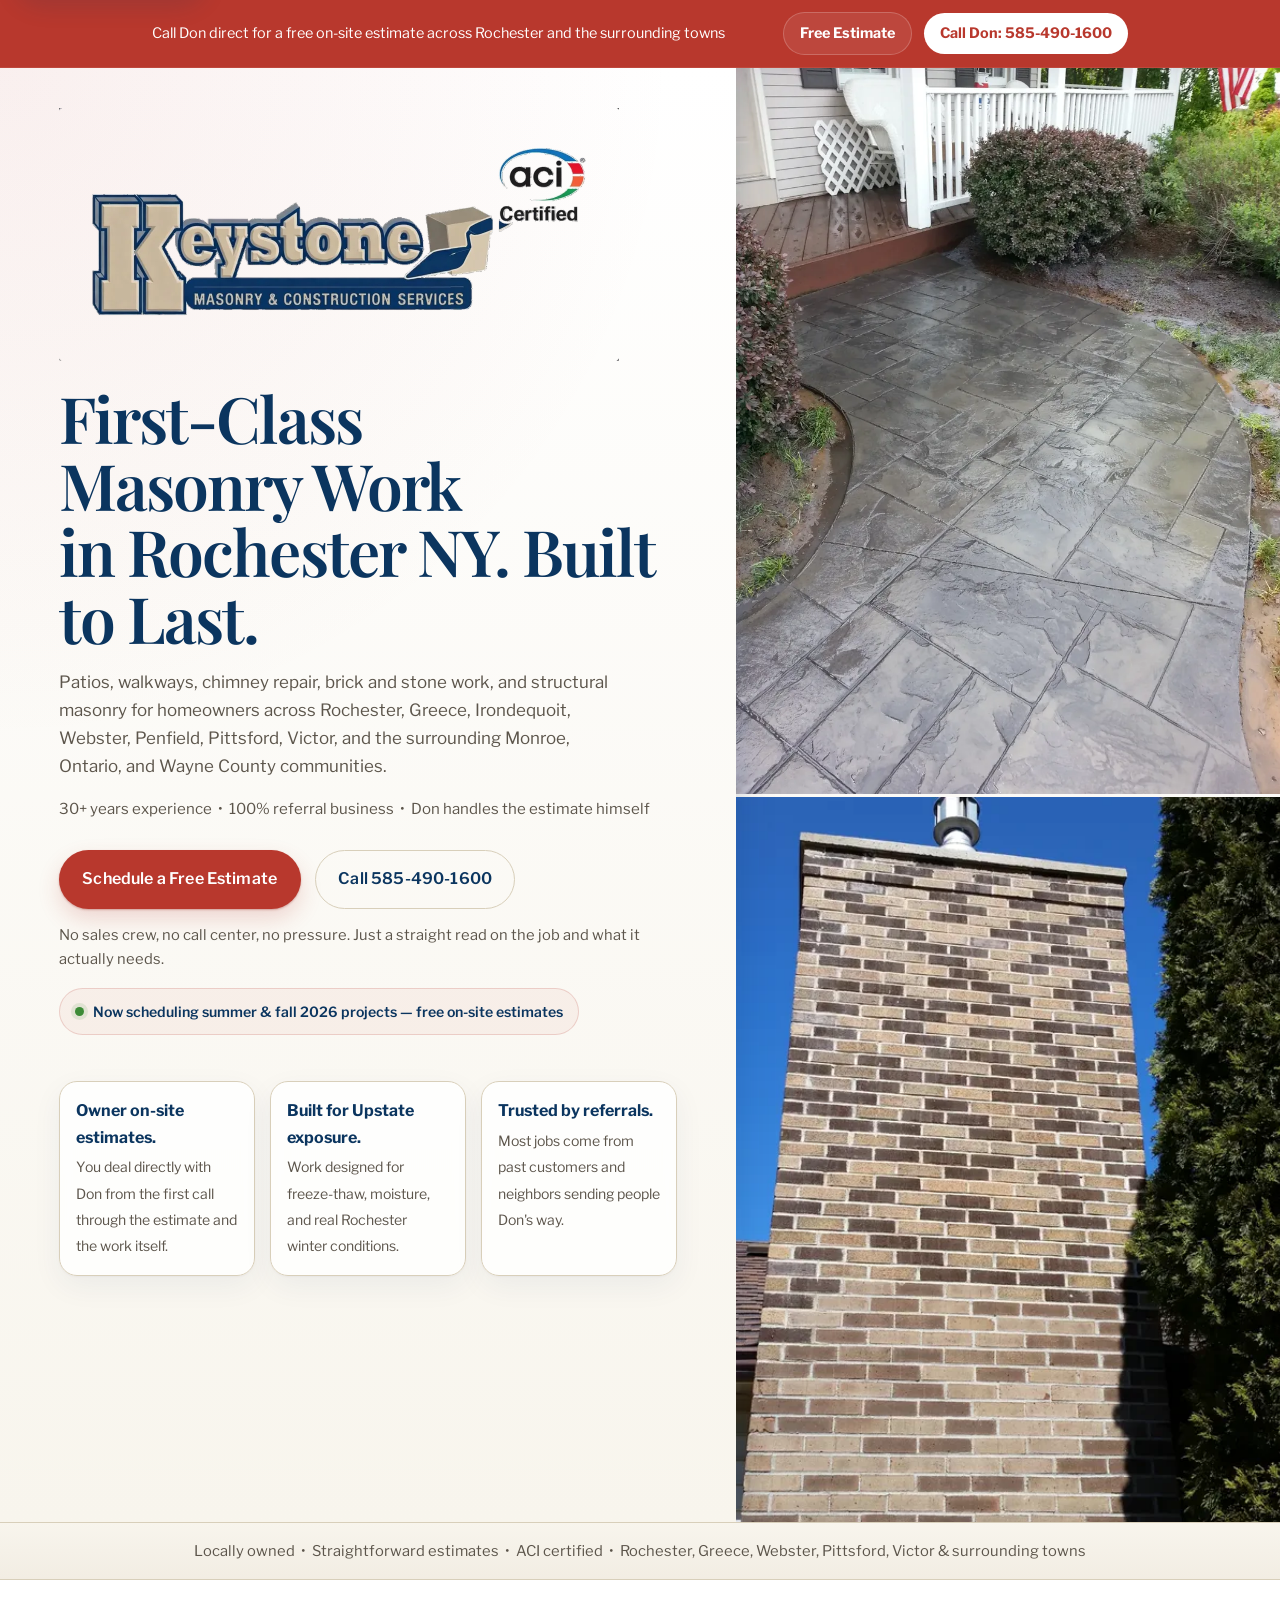
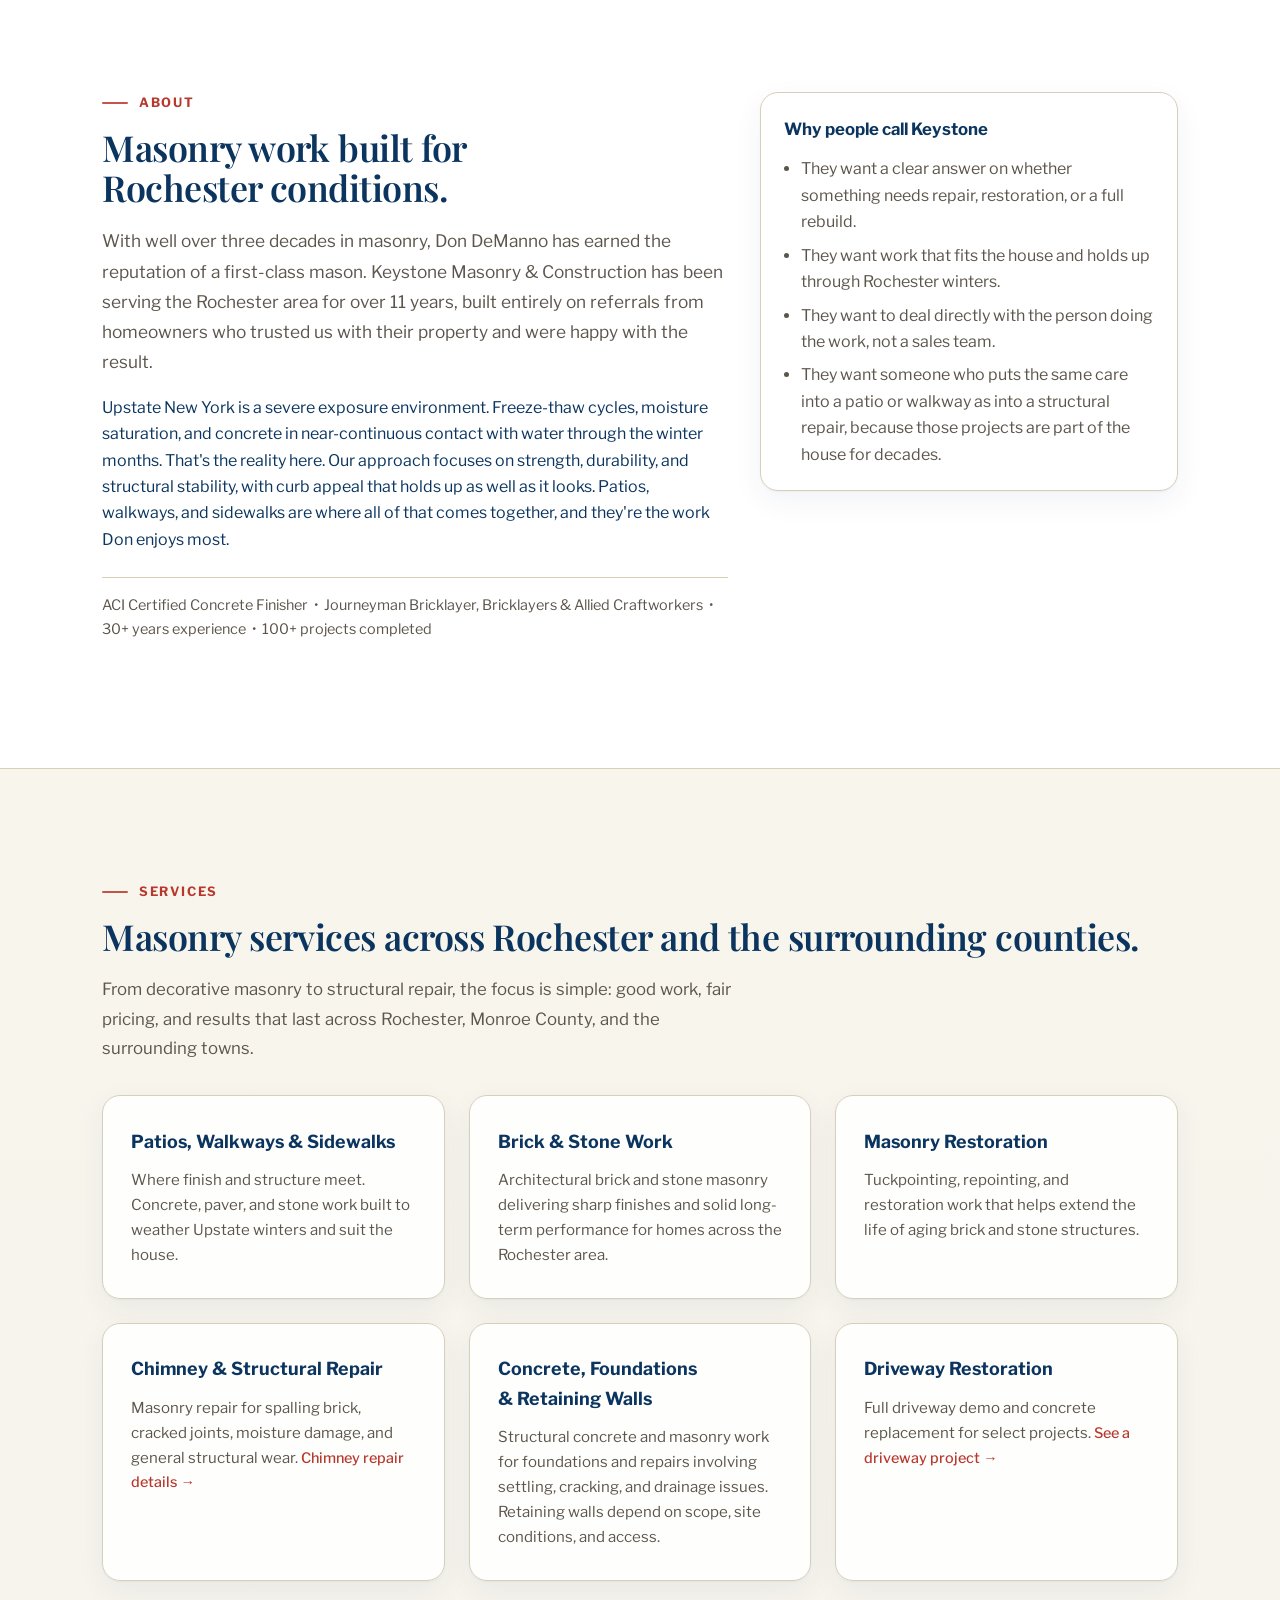
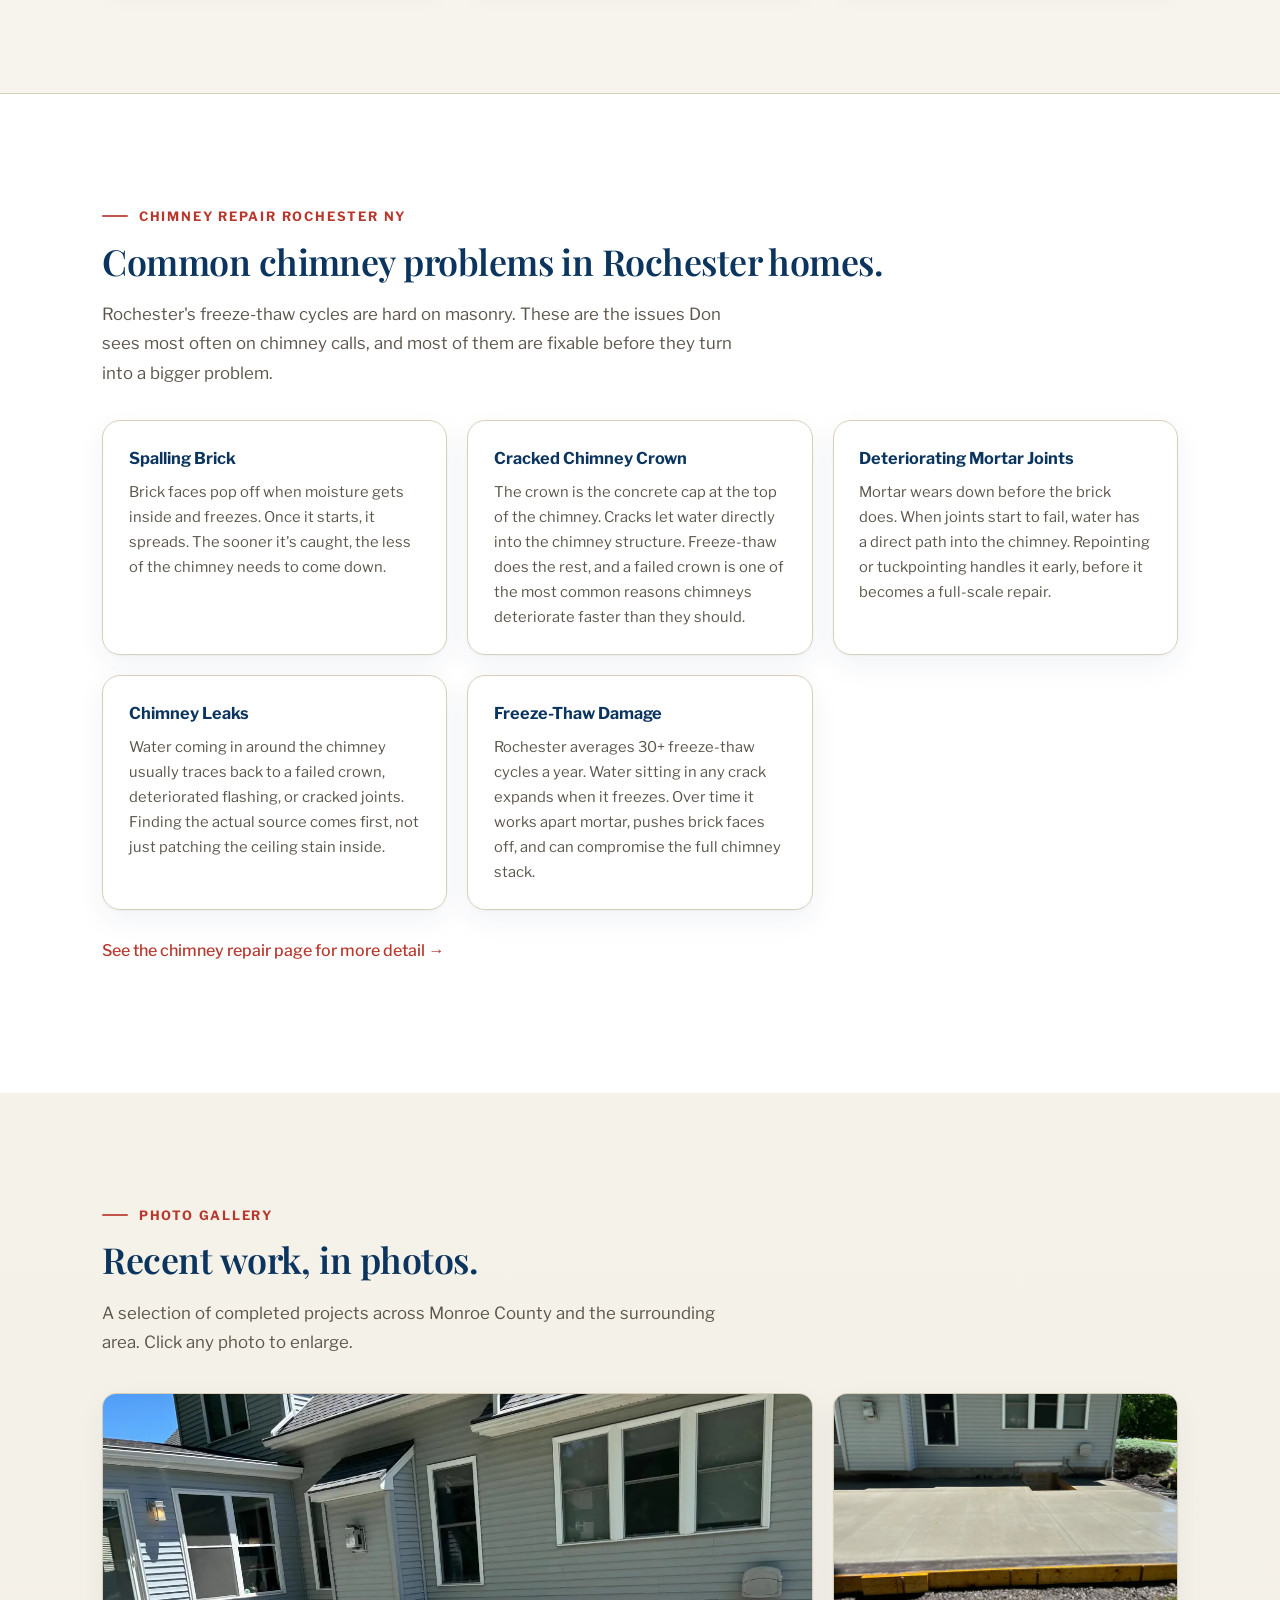
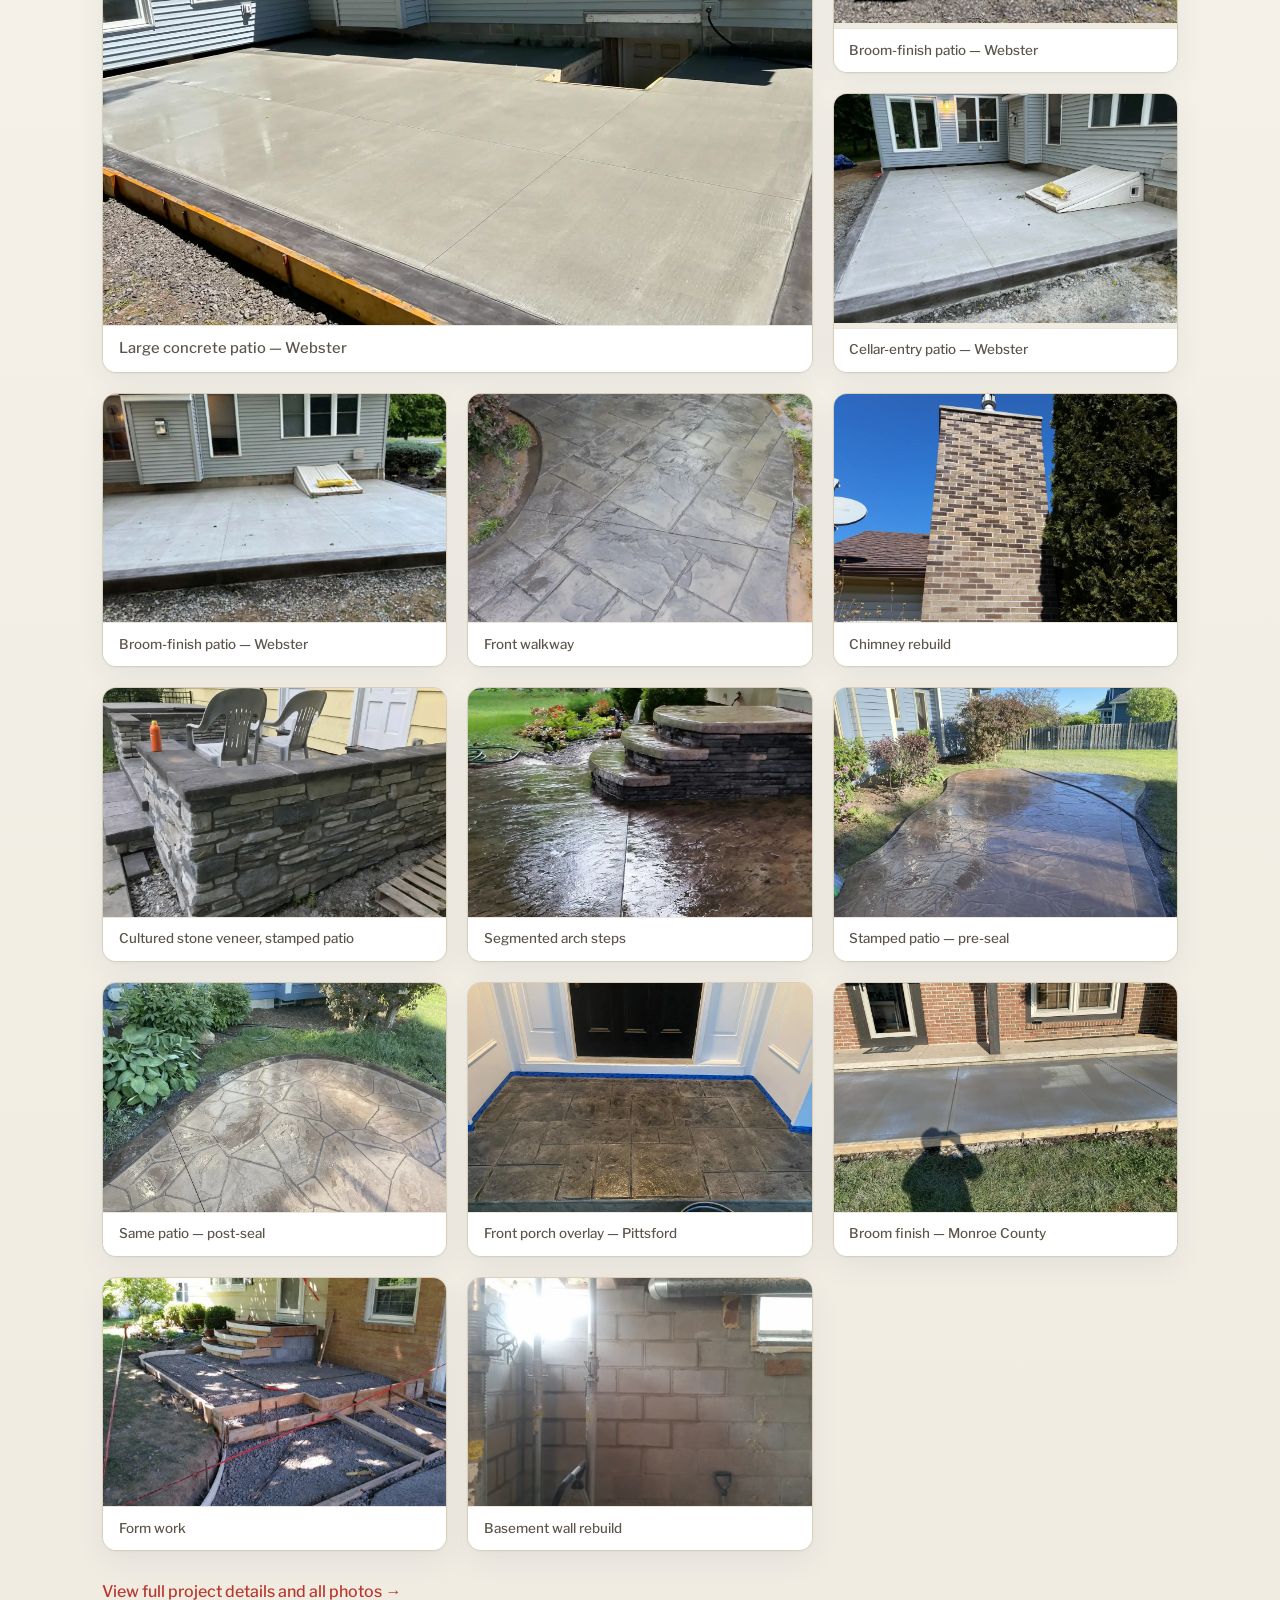
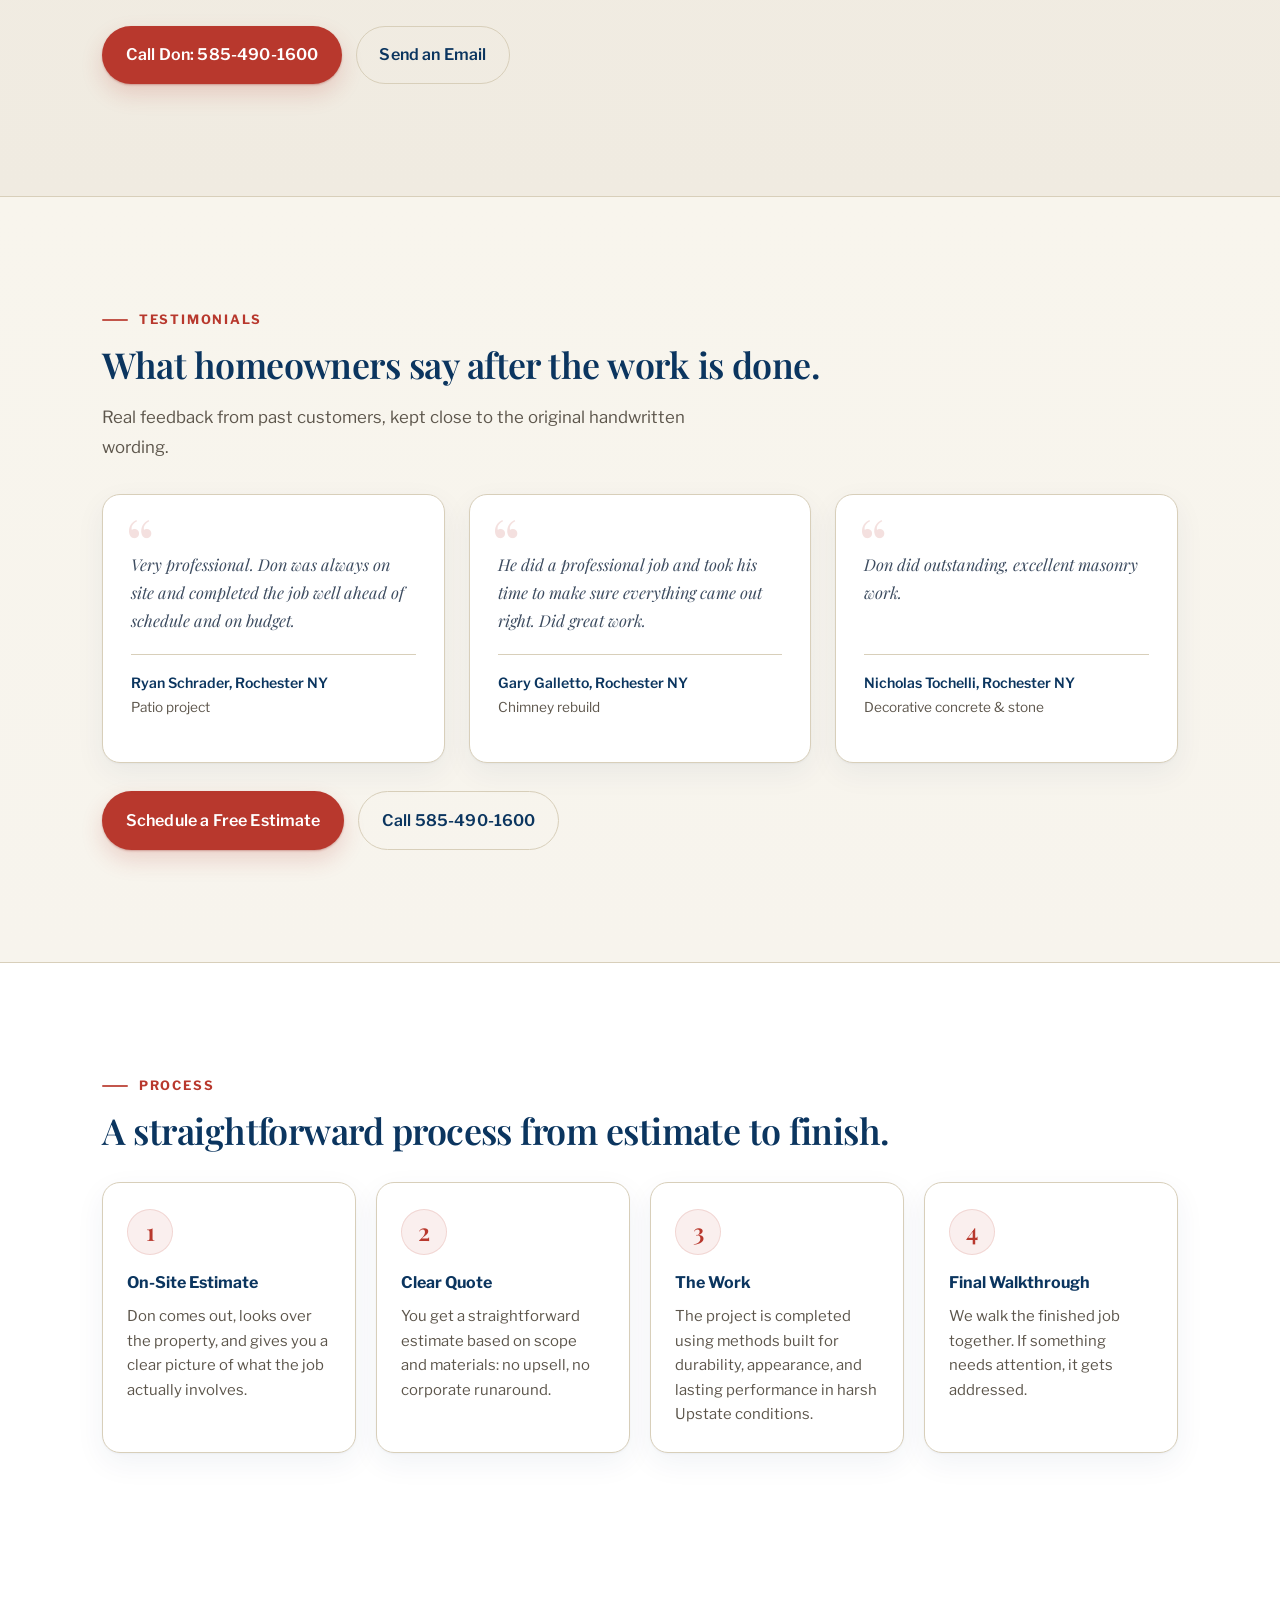
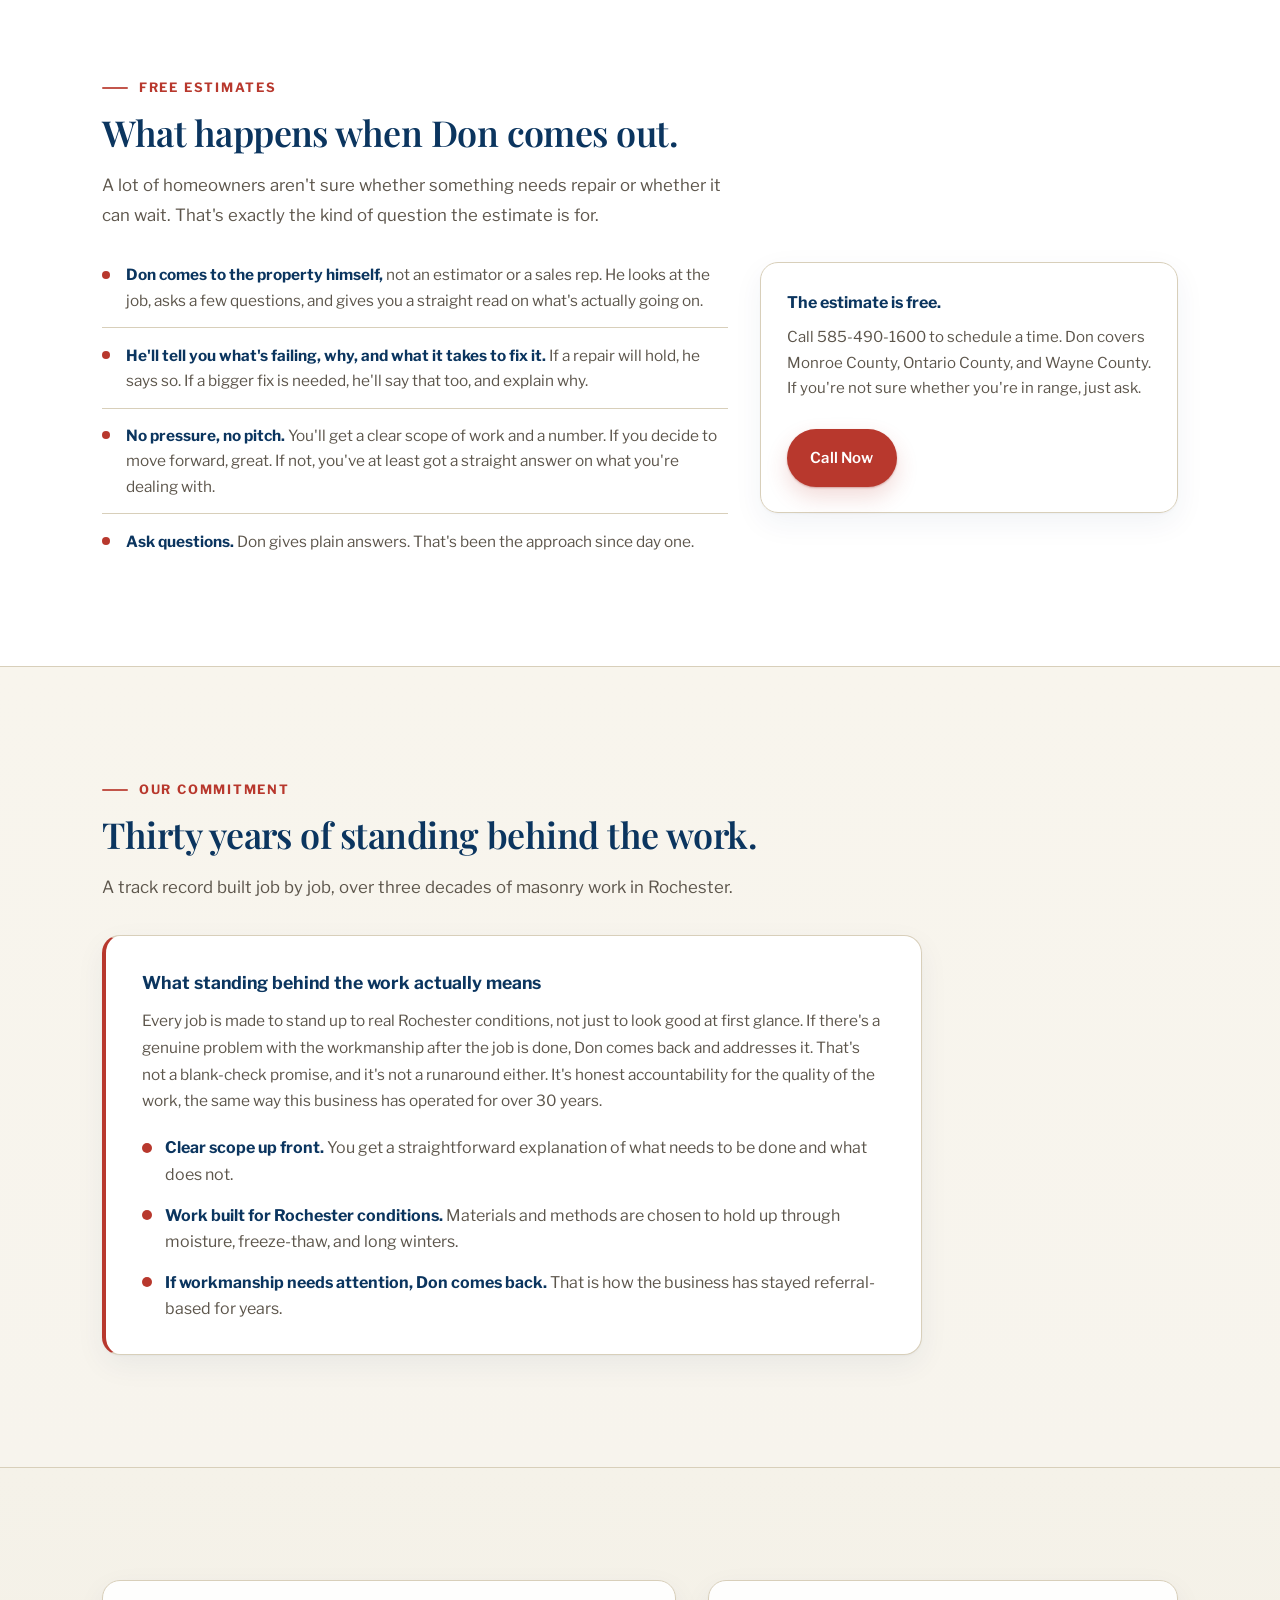
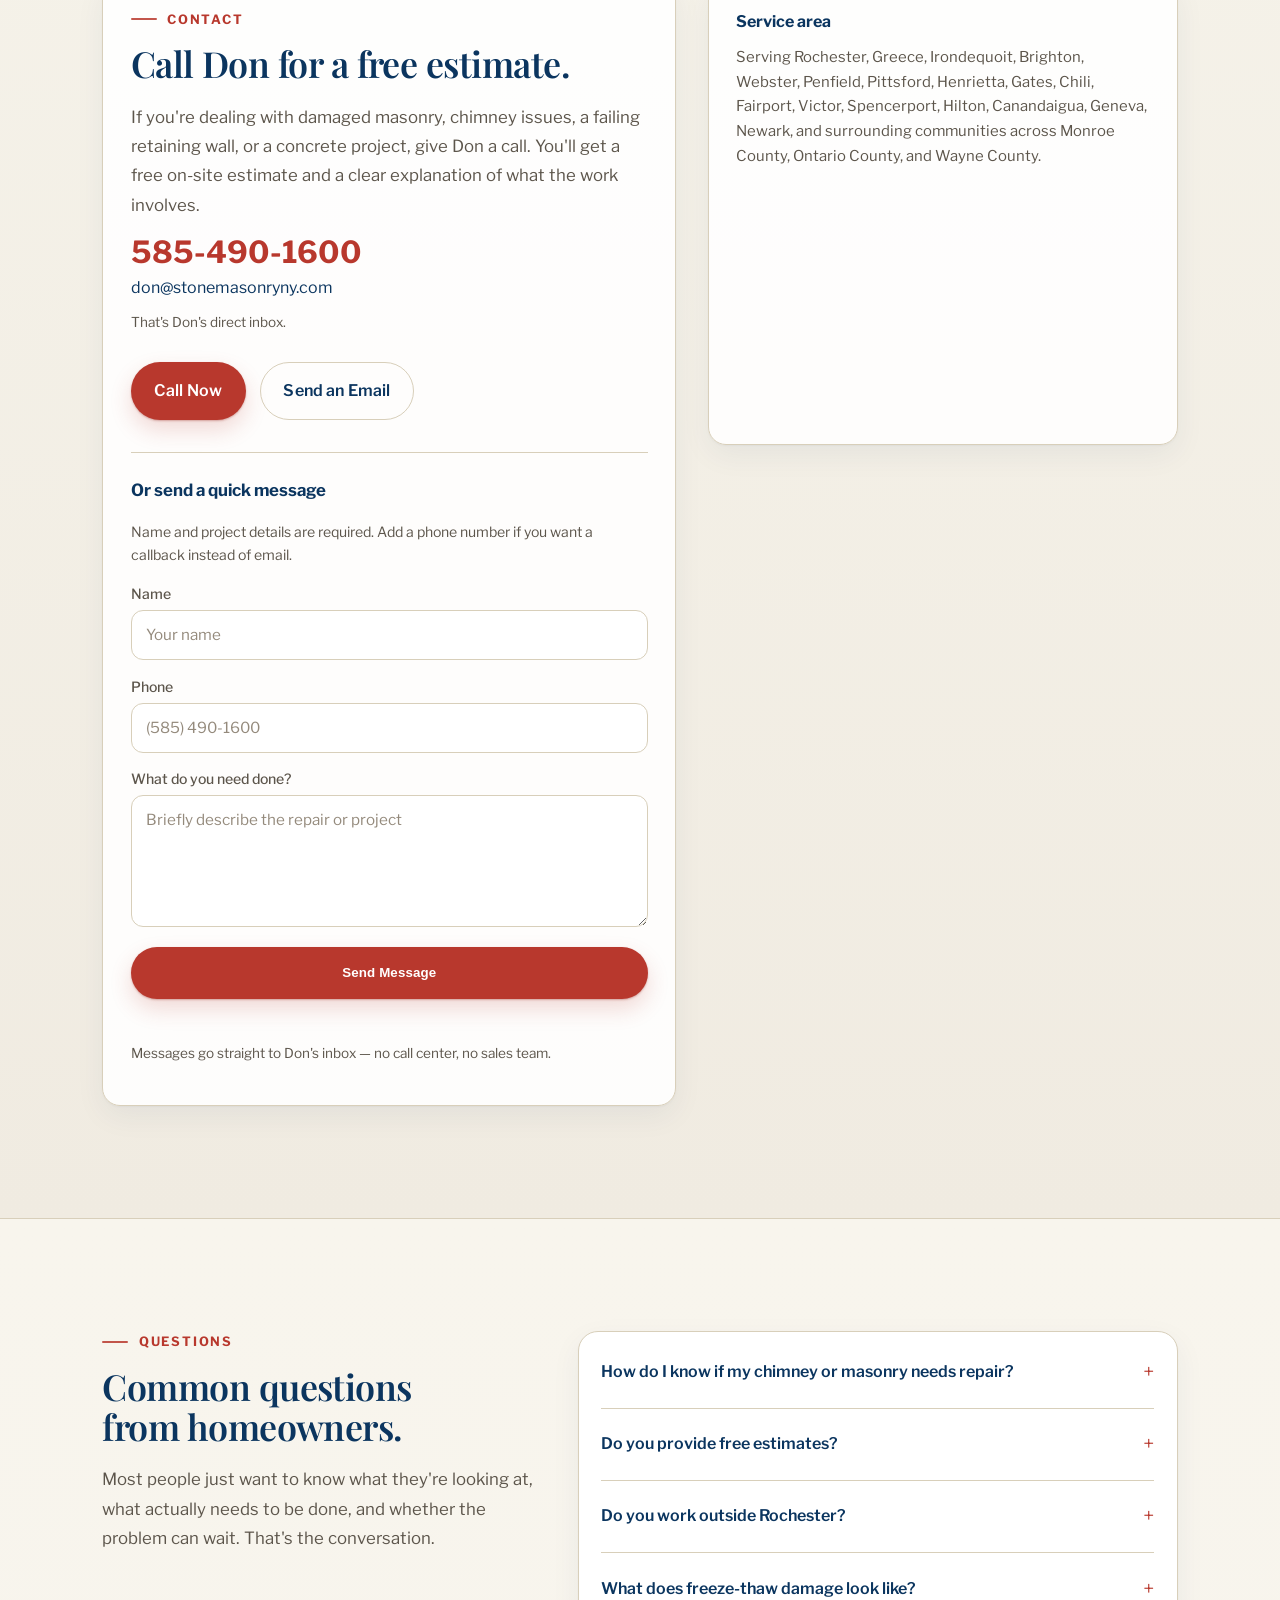
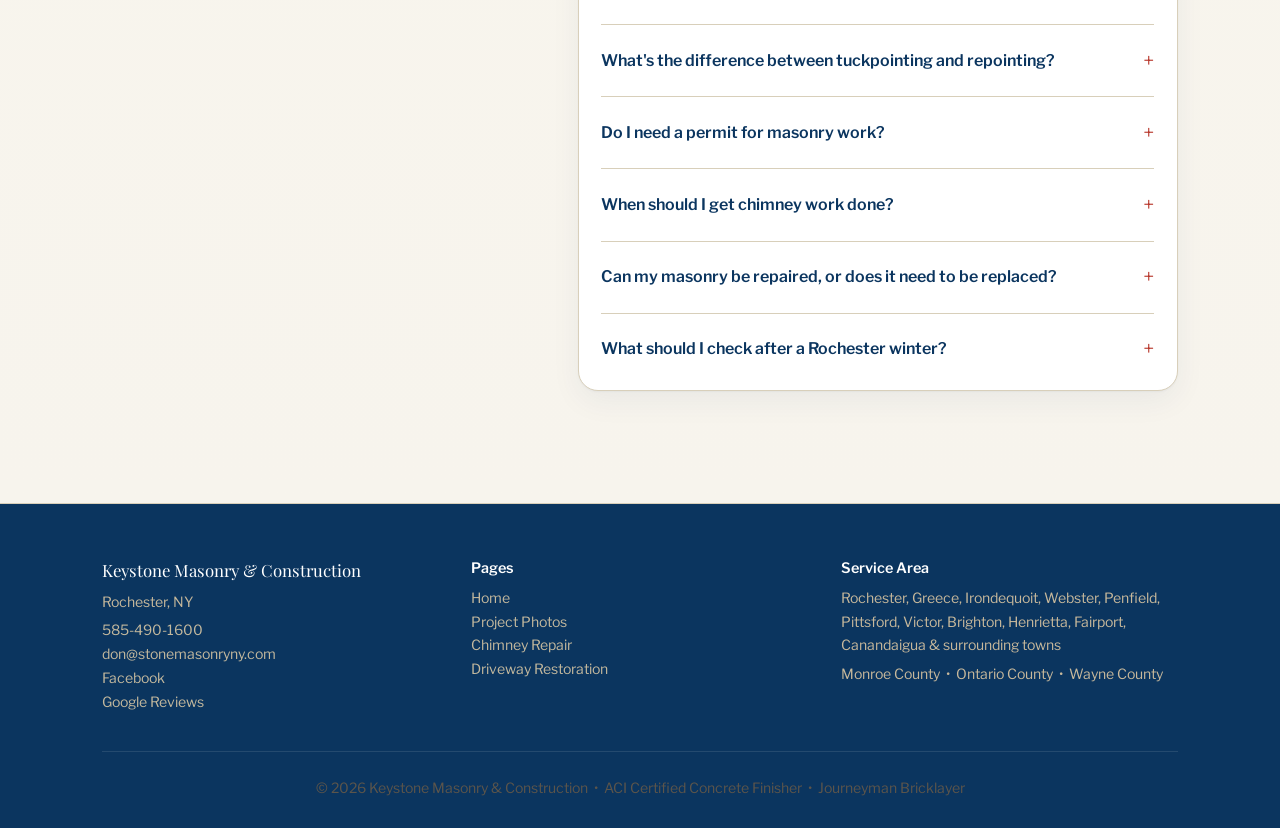
==== index.html @ ce5c8588 "Visual refresh: modern typography, depth, and motion across the site Renovation pass preserving bran" ====
<!DOCTYPE html>
<html lang="en">
<head>
<meta charset="UTF-8" />
<meta name="viewport" content="width=device-width, initial-scale=1.0" />
<meta name="theme-color" content="#b8382d" />
<title>Masonry Contractor Rochester NY | Keystone Masonry</title>
<meta name="description" content="Masonry contractor in Rochester NY — chimney repair, patios, walkways, driveways, brick and stone work. Free on-site estimates. Call 585-490-1600." />
<meta name="robots" content="index,follow,max-image-preview:large" />
<link rel="canonical" href="https://stonemasonryny.com/" />
<link rel="icon" href="favicon.svg" type="image/svg+xml" />
<meta property="og:type" content="website" />
<meta property="og:site_name" content="Keystone Masonry &amp; Construction" />
<meta property="og:title" content="Masonry Contractor Rochester NY | Keystone Masonry" />
<meta property="og:description" content="Chimney repair, patios, walkways, driveways, brick and stone work, and concrete projects across Rochester, Monroe County, Ontario County, and Wayne County." />
<meta property="og:image" content="https://stonemasonryny.com/images/front-walkway.jpg" />
<meta property="og:image:alt" content="Stamped concrete front walkway by Keystone Masonry in Rochester NY" />
<meta property="og:url" content="https://stonemasonryny.com/" />
<meta name="twitter:card" content="summary_large_image" />
<meta name="twitter:title" content="Masonry Contractor Rochester NY | Keystone Masonry" />
<meta name="twitter:description" content="Chimney repair, patios, walkways, driveways, brick and stone work, and concrete projects across Rochester, Monroe County, Ontario County, and Wayne County." />
<meta name="twitter:image" content="https://stonemasonryny.com/images/front-walkway.jpg" />
<meta name="twitter:image:alt" content="Stamped concrete front walkway by Keystone Masonry in Rochester NY" />
<script src="site.js?v=2" defer></script>
<script type="application/ld+json">
{
  "@context": "https://schema.org",
  "@type": "WebSite",
  "name": "Keystone Masonry & Construction",
  "url": "https://stonemasonryny.com/"
}
</script>
<script type="application/ld+json">
{
  "@context": "https://schema.org",
  "@type": "HomeAndConstructionBusiness",
  "@id": "https://stonemasonryny.com/#business",
  "name": "Keystone Masonry & Construction",
  "image": "https://stonemasonryny.com/images/front-walkway.jpg",
  "url": "https://stonemasonryny.com/",
  "telephone": "+15854901600",
  "email": "don@stonemasonryny.com",
  "address": {
    "@type": "PostalAddress",
    "streetAddress": "1084 Lake Shore Boulevard",
    "addressLocality": "Irondequoit",
    "addressRegion": "NY",
    "postalCode": "14617",
    "addressCountry": "US"
  },
  "geo": {
    "@type": "GeoCoordinates",
    "latitude": 43.2309,
    "longitude": -77.5530
  },
  "openingHoursSpecification": [
    {
      "@type": "OpeningHoursSpecification",
      "dayOfWeek": ["Monday","Tuesday","Wednesday","Thursday","Friday"],
      "opens": "07:00",
      "closes": "18:00"
    },
    {
      "@type": "OpeningHoursSpecification",
      "dayOfWeek": "Saturday",
      "opens": "08:00",
      "closes": "14:00"
    }
  ],
  "founder": {
    "@type": "Person",
    "name": "Don DeManno",
    "jobTitle": "Owner / Master Mason"
  },
  "foundingDate": "2015",
  "description": "Rochester NY masonry contractor with 30+ years experience. Specializing in patios, walkways, brick and stone work, chimney repair, masonry restoration, and structural masonry across Rochester, Monroe County, Ontario County, and Wayne County.",
  "knowsAbout": ["masonry","chimney repair","tuckpointing","repointing","stamped concrete","concrete driveways","brick repair","stone veneer","retaining walls","freeze-thaw damage repair"],
  "areaServed": ["Rochester NY", "Greece NY", "Irondequoit NY", "Webster NY", "Penfield NY", "Pittsford NY", "Victor NY", "Monroe County NY", "Ontario County NY", "Wayne County NY"],
  "award": [
    "American Concrete Institute Certified Concrete Finisher",
    "Journeyman Bricklayer, Bricklayers and Allied Craftworkers"
  ],
  "priceRange": "$$"
}
</script>
<script type="application/ld+json">
{
  "@context": "https://schema.org",
  "@type": "FAQPage",
  "mainEntity": [
    {
      "@type": "Question",
      "name": "How do I know if my chimney or masonry needs repair?",
      "acceptedAnswer": {
        "@type": "Answer",
        "text": "Look for cracked mortar joints, spalling or flaking brick, water stains inside near the chimney, or any visible leaning or shifting. If you're seeing loose mortar, brick faces popping off, or cracks in a retaining wall, those are signs the masonry is failing. Don can come out and give you a straight read on whether it needs repair now or whether the problem can wait."
      }
    },
    {
      "@type": "Question",
      "name": "Do you provide free estimates?",
      "acceptedAnswer": {
        "@type": "Answer",
        "text": "Yes. Call 585-490-1600 and Don will schedule a time to come out and look at the job. The estimate is free, there's no obligation, and there's no sales pitch — just a straightforward explanation of what the work involves."
      }
    },
    {
      "@type": "Question",
      "name": "Do you work outside Rochester?",
      "acceptedAnswer": {
        "@type": "Answer",
        "text": "Yes. We serve homeowners across Monroe County, Ontario County, and Wayne County — including Greece, Irondequoit, Brighton, Webster, Penfield, Victor, Canandaigua, Newark, and surrounding communities."
      }
    },
    {
      "@type": "Question",
      "name": "What does freeze-thaw damage look like?",
      "acceptedAnswer": {
        "@type": "Answer",
        "text": "Mortar crumbling out of joints. Brick faces popping off. Cracks that keep getting wider every spring. That's freeze-thaw. Water gets in, freezes, expands, and breaks things apart from the inside. Rochester gets 30-plus cycles a year, so it adds up fast. The stuff that looks minor in October can be a real problem by April."
      }
    },
    {
      "@type": "Question",
      "name": "What's the difference between tuckpointing and repointing?",
      "acceptedAnswer": {
        "@type": "Answer",
        "text": "Most people use 'tuckpointing' when they really mean repointing. Repointing is grinding out the bad mortar and packing in new — that's the actual repair. Tuckpointing is more of a cosmetic technique with two mortar colors to clean up the look of the joints. Don can take one look at your mortar and tell you which one you actually need."
      }
    },
    {
      "@type": "Question",
      "name": "Do I need a permit for masonry work?",
      "acceptedAnswer": {
        "@type": "Answer",
        "text": "Usually not for basic repairs like repointing or swapping out a few bricks. If it's structural — rebuilding a chimney, a new retaining wall, foundation work — most towns in Monroe, Ontario, and Wayne County will want a permit. It varies by municipality. If you're not sure, ask Don when he comes out. He'll know."
      }
    },
    {
      "@type": "Question",
      "name": "When should I get chimney work done?",
      "acceptedAnswer": {
        "@type": "Answer",
        "text": "Once it's warm enough that mortar won't freeze before it cures. That's roughly May through October around here. If you spot a problem in January, still call — Don can take a look and get you on the schedule for when the weather cooperates."
      }
    },
    {
      "@type": "Question",
      "name": "Can my masonry be repaired, or does it need to be replaced?",
      "acceptedAnswer": {
        "@type": "Answer",
        "text": "Depends on how deep the damage goes. Cracked mortar, a few bad bricks, surface-level stuff — that's a repair. If the wall is leaning, the foundation is moving, or the damage goes all the way through, you're probably looking at a rebuild. Don's not going to push a rebuild if a repair will hold. He'll tell you straight."
      }
    },
    {
      "@type": "Question",
      "name": "What should I check after a Rochester winter?",
      "acceptedAnswer": {
        "@type": "Answer",
        "text": "Take a walk around the house once the snow melts. Look at the mortar joints — anything crumbled or missing? Any brick faces that popped off over the winter? Cracks wider than they were in the fall? Check for water stains inside near the chimney or basement walls too. If something looks off, it's cheaper to deal with it now than after another winter."
      }
    }
  ]
}
</script>
<script type="application/ld+json">
{
  "@context": "https://schema.org",
  "@type": "HomeAndConstructionBusiness",
  "@id": "https://stonemasonryny.com/#business",
  "review": [
    {
      "@type": "Review",
      "author": {"@type": "Person", "name": "Ryan Schrader"},
      "reviewRating": {"@type": "Rating", "ratingValue": "5", "bestRating": "5"},
      "reviewBody": "Very professional. Don was always on site and completed the job well ahead of schedule and on budget.",
      "datePublished": "2025-01-01"
    },
    {
      "@type": "Review",
      "author": {"@type": "Person", "name": "Gary Galletto"},
      "reviewRating": {"@type": "Rating", "ratingValue": "5", "bestRating": "5"},
      "reviewBody": "He did a professional job and took his time to make sure everything came out right. Did great work.",
      "datePublished": "2025-01-01"
    },
    {
      "@type": "Review",
      "author": {"@type": "Person", "name": "Nicholas Tochelli"},
      "reviewRating": {"@type": "Rating", "ratingValue": "5", "bestRating": "5"},
      "reviewBody": "Don did outstanding, excellent masonry work.",
      "datePublished": "2025-01-01"
    }
  ],
  "aggregateRating": {
    "@type": "AggregateRating",
    "ratingValue": "5",
    "reviewCount": "3",
    "bestRating": "5"
  }
}
</script>
<link rel="preconnect" href="https://fonts.googleapis.com" />
<link rel="preconnect" href="https://fonts.gstatic.com" crossorigin />
<link href="https://fonts.googleapis.com/css2?family=Libre+Franklin:wght@400;500;600;700&family=Playfair+Display:ital,wght@0,400;0,500;0,600;0,700;1,400;1,600&display=swap" rel="stylesheet" />
<link rel="preload" as="image" href="images/logo-keystone-masonry.webp" type="image/webp" />
<style>
:root {
  --color-text: #0b355f;
  --color-text-muted: #5c554b;
  --color-accent: #b8382d;
  --color-accent-hover: #992f26;
  --color-stone: #c8b99c;
  --color-border: #d8cfba;
  --color-surface: #f7f4ed;
  --color-surface-tint: #f0ebe1;
  --color-footer: #0b355f;
  --color-footer-text: #c8b99c;
  --color-footer-link: #c4b99e;
  --color-footer-muted: #5c554b;
  --shadow-card: 0 1px 2px rgba(11, 53, 95, 0.04), 0 10px 30px rgba(11, 53, 95, 0.06);
  --shadow-card-hover: 0 2px 4px rgba(11, 53, 95, 0.05), 0 22px 48px rgba(11, 53, 95, 0.12);
  --font-body: "Libre Franklin", Inter, sans-serif;
  --font-heading: "Playfair Display", serif;
  --section-padding: clamp(4.5rem, 5vw + 3rem, 7rem) 8%;
  --container-width: 1180px;
  --radius: 18px;
  --transition-fast: 0.2s ease;
  --ease-out: cubic-bezier(0.22, 1, 0.36, 1);
}
*, *::before, *::after { box-sizing: border-box; }
html { scroll-behavior: smooth; }
.sr-only {
  position: absolute;
  width: 1px;
  height: 1px;
  padding: 0;
  margin: -1px;
  overflow: hidden;
  clip: rect(0, 0, 0, 0);
  white-space: nowrap;
  border: 0;
}
.skip-link {
  position: absolute;
  left: 1rem;
  top: 1rem;
  z-index: 3000;
  padding: 0.8rem 1rem;
  border-radius: 999px;
  background: #fff;
  color: var(--color-text);
  text-decoration: none;
  font-weight: 600;
  box-shadow: 0 10px 24px rgba(11, 53, 95, 0.16);
  transform: translateY(-140%);
}
.skip-link:focus-visible { transform: translateY(0); }
body {
  margin: 0;
  font-family: var(--font-body);
  line-height: 1.65;
  color: var(--color-text);
  background: #fff;
  text-rendering: optimizeLegibility;
  -webkit-font-smoothing: antialiased;
  overflow-x: clip;
}
img { display: block; max-width: 100%; }
a {
  transition: color var(--transition-fast), background-color var(--transition-fast), border-color var(--transition-fast), box-shadow var(--transition-fast), transform var(--transition-fast);
}
a:focus-visible, summary:focus-visible, .btn:focus-visible, .quote-form input:focus-visible, .quote-form textarea:focus-visible {
  outline: 2px solid var(--color-accent);
  outline-offset: 3px;
}
main { overflow: clip; }
section { padding: var(--section-padding); }
h1, h2, h3, p { margin-top: 0; }
h2 {
  margin-bottom: 1.2rem;
  font-family: var(--font-heading);
  font-weight: 600;
  font-size: clamp(2.1rem, 2.8vw, 2.9rem);
  line-height: 1.12;
  letter-spacing: -0.015em;
  text-wrap: balance;
}
h3 { text-wrap: balance; }
.container {
  width: min(100%, var(--container-width));
  margin: 0 auto;
}
.eyebrow {
  display: flex;
  align-items: center;
  gap: 0.65rem;
  margin: 0 0 0.85rem;
  font-size: 0.8rem;
  font-weight: 700;
  letter-spacing: 0.14em;
  text-transform: uppercase;
  color: var(--color-accent);
}
.eyebrow::before {
  content: "";
  width: 26px;
  height: 2px;
  border-radius: 2px;
  background: var(--color-accent);
  opacity: 0.85;
}
.section-intro {
  max-width: 640px;
  margin-bottom: 0;
  font-size: 1.05rem;
  line-height: 1.75;
  color: var(--color-text-muted);
}
.lede {
  max-width: 760px;
  font-size: 1.08rem;
  line-height: 1.75;
  color: var(--color-text-muted);
}
.section-alt {
  background: linear-gradient(180deg, #f8f5ed 0%, var(--color-surface) 100%);
  border-top: 1px solid var(--color-border);
  border-bottom: 1px solid var(--color-border);
}
.section-tint {
  background: linear-gradient(180deg, #f5f2e9 0%, var(--color-surface-tint) 100%);
}

/* ── TOP CONTACT BAR ── */
.top-contact-bar {
  position: sticky;
  top: 0;
  z-index: 1000;
  background: var(--color-accent);
  color: #fff;
  border-bottom: 1px solid rgba(255, 255, 255, 0.08);
}
.top-contact-bar__inner {
  width: min(100%, var(--container-width));
  margin: 0 auto;
  padding: 0.75rem 8%;
  display: flex;
  justify-content: space-between;
  gap: 1rem;
  align-items: center;
  font-size: 0.9rem;
}
.top-contact-bar a {
  color: #fff;
  font-weight: 700;
  text-decoration: none;
}
.top-contact-bar a:hover { text-decoration: underline; }
.top-contact-bar__cta {
  display: inline-flex;
  align-items: center;
  justify-content: center;
  padding: 0.55rem 1rem;
  border-radius: 999px;
  background: #fff;
  color: var(--color-accent) !important;
}
.top-contact-bar__actions {
  display: flex;
  align-items: center;
  gap: 0.7rem;
  flex-wrap: wrap;
}
.top-contact-bar__link {
  display: inline-flex;
  align-items: center;
  justify-content: center;
  padding: 0.55rem 1rem;
  border: 1px solid rgba(255, 255, 255, 0.2);
  border-radius: 999px;
  background: rgba(255, 255, 255, 0.08);
}
.top-contact-bar__cta:hover {
  background: rgba(255, 255, 255, 0.85);
  text-decoration: none;
}
.top-contact-bar__link:hover {
  background: rgba(255, 255, 255, 0.14);
  text-decoration: none;
}

/* ── HERO ── */
.hero {
  display: grid;
  grid-template-columns: minmax(0, 1.15fr) minmax(0, 0.85fr);
  padding: 0;
  background:
    radial-gradient(circle at top left, rgba(184, 56, 45, 0.08), transparent 35%),
    linear-gradient(180deg, #ffffff 0%, #f8f5ed 100%);
}
.hero__content {
  display: flex;
  align-items: start;
  padding: 2.5rem 8% 2.5rem;
}
.hero__content-inner { width: min(100%, 620px); }
.hero__logo {
  max-width: 560px;
  width: 100%;
  height: auto;
  margin-bottom: 1.5rem;
}
.hero__title {
  margin: 0.7rem 0 1.1rem;
  font-family: var(--font-heading);
  font-weight: 600;
  font-size: clamp(2.8rem, 5vw, 4.6rem);
  line-height: 1.04;
  letter-spacing: -0.03em;
  text-wrap: balance;
}
.hero__subtitle {
  max-width: 560px;
  margin-bottom: 0;
  font-size: 1.06rem;
  color: var(--color-text-muted);
}
.hero__meta {
  margin: 1rem 0 0;
  color: var(--color-text-muted);
  font-size: 0.94rem;
}
.hero__actions {
  display: flex;
  flex-wrap: wrap;
  gap: 0.9rem;
  margin-top: 1.75rem;
}
.hero__cta-note {
  margin: 0.9rem 0 0;
  font-size: 0.92rem;
  color: var(--color-text-muted);
}
.hero__availability {
  display: inline-flex;
  align-items: center;
  gap: 0.55rem;
  margin-top: 1rem;
  padding: 0.7rem 0.95rem;
  border: 1px solid rgba(184, 56, 45, 0.18);
  border-radius: 999px;
  background: rgba(184, 56, 45, 0.05);
  color: var(--color-text);
  font-size: 0.88rem;
  font-weight: 600;
}
.hero__availability-dot {
  width: 9px;
  height: 9px;
  border-radius: 999px;
  background: #3d8b37;
  box-shadow: 0 0 0 4px rgba(61, 139, 55, 0.12);
}
.hero__proof {
  display: grid;
  grid-template-columns: repeat(3, minmax(0, 1fr));
  gap: 0.9rem;
  margin-top: 2rem;
}
.proof-card {
  padding: 1rem 1rem 0.95rem;
  border: 1px solid var(--color-border);
  border-radius: var(--radius);
  background: rgba(255, 255, 255, 0.8);
  box-shadow: var(--shadow-card);
  backdrop-filter: blur(6px);
}
.proof-card strong {
  display: block;
  margin-bottom: 0.2rem;
  font-size: 1rem;
  color: var(--color-text);
}
.proof-card span {
  font-size: 0.88rem;
  color: var(--color-text-muted);
}
.hero__photos {
  display: grid;
  grid-template-rows: 1fr 1fr;
  gap: 3px;
  min-height: 100%;
  position: relative;
}
.hero__photos::after {
  content: "";
  position: absolute;
  inset: 0;
  pointer-events: none;
  box-shadow: inset 24px 0 40px -28px rgba(11, 53, 95, 0.25);
}
.hero__photos picture { overflow: hidden; }
.hero__photos img {
  width: 100%;
  height: 100%;
  object-fit: cover;
}

/* ── BUTTONS ── */
.btn {
  display: inline-flex;
  align-items: center;
  justify-content: center;
  width: fit-content;
  min-height: 52px;
  padding: 0.95rem 1.4rem;
  border: 1px solid transparent;
  border-radius: 999px;
  background: var(--color-accent);
  color: #fff;
  text-decoration: none;
  font-weight: 600;
  letter-spacing: 0.01em;
  box-shadow: 0 1px 2px rgba(153, 47, 38, 0.35), 0 10px 22px rgba(184, 56, 45, 0.18);
  transition: background-color var(--transition-fast), border-color var(--transition-fast), color var(--transition-fast), box-shadow 0.25s var(--ease-out), transform 0.25s var(--ease-out);
}
.btn:hover {
  background: var(--color-accent-hover);
  transform: translateY(-2px);
  box-shadow: 0 2px 3px rgba(153, 47, 38, 0.3), 0 16px 30px rgba(184, 56, 45, 0.24);
}
.btn:active {
  transform: translateY(0);
  box-shadow: 0 8px 16px rgba(184, 56, 45, 0.16);
}
.btn--secondary {
  background: transparent;
  color: var(--color-text);
  border-color: var(--color-border);
  box-shadow: none;
}
.btn--secondary:hover {
  background: #fff;
  border-color: #c4cede;
  box-shadow: 0 8px 18px rgba(11, 53, 95, 0.08);
}
.btn-row {
  display: flex;
  flex-wrap: wrap;
  gap: 0.9rem;
  margin-top: 1.75rem;
}
.link-accent {
  color: var(--color-accent);
  font-weight: 500;
  text-decoration: none;
}
.link-accent:hover { text-decoration: underline; }
.gallery-footer-link { margin-top: 1.75rem; }
#contact { scroll-margin-top: 110px; }

/* ── TRUST BAR ── */
.trust {
  padding: 1rem 1rem;
  text-align: center;
  font-size: 0.92rem;
  color: #5c554b;
  background: linear-gradient(180deg, #f8f5ed 0%, #f2ede3 100%);
  border-top: 1px solid var(--color-border);
  border-bottom: 1px solid var(--color-border);
}

/* ── ABOUT ── */
.about-grid {
  display: grid;
  grid-template-columns: minmax(0, 1.2fr) minmax(280px, 0.8fr);
  gap: 2rem;
  align-items: start;
}
.about-card {
  padding: 1.4rem;
  border: 1px solid var(--color-border);
  border-radius: var(--radius);
  background: #fff;
  box-shadow: var(--shadow-card);
}
.about-card h3 { margin-bottom: 0.8rem; font-size: 1.05rem; }
.about-card ul {
  margin: 0;
  padding-left: 1.1rem;
  color: var(--color-text-muted);
}
.about-card li + li { margin-top: 0.45rem; }
.creds {
  margin-top: 1.5rem;
  padding-top: 1rem;
  border-top: 1px solid var(--color-border);
  font-size: 0.9rem;
  color: var(--color-text-muted);
}

/* ── SERVICES GRID ── */
.services-grid {
  display: grid;
  grid-template-columns: repeat(3, minmax(0, 1fr));
  gap: 1.5rem;
  margin-top: 2rem;
}
.service-card {
  height: 100%;
  padding: 1.9rem 1.75rem;
  border: 1px solid var(--color-border);
  border-radius: var(--radius);
  background: rgba(255, 255, 255, 0.9);
  box-shadow: var(--shadow-card);
  transition: transform 0.3s var(--ease-out), box-shadow 0.3s var(--ease-out), border-color 0.3s var(--ease-out);
}
.service-card:hover {
  transform: translateY(-4px);
  border-color: rgba(184, 56, 45, 0.22);
  box-shadow: var(--shadow-card-hover);
}
.service-card h3 { margin-bottom: 0.75rem; font-size: 1.12rem; }
.service-card p {
  margin-bottom: 0;
  font-size: 0.94rem;
  color: var(--color-text-muted);
}
.service-card a {
  color: var(--color-accent);
  font-size: 0.9rem;
  font-weight: 500;
  text-decoration: none;
}
.service-card a:hover { text-decoration: underline; }

/* ── PHOTO GALLERY GRID ── */
.photo-gallery-grid {
  display: grid;
  grid-template-columns: repeat(auto-fill, minmax(260px, 1fr));
  gap: 1.25rem;
  margin-top: 2.25rem;
}
.gallery-thumb {
  display: flex;
  flex-direction: column;
  overflow: hidden;
  border-radius: 14px;
  border: 1px solid var(--color-border);
  box-shadow: var(--shadow-card);
  background: var(--color-surface-tint);
  cursor: zoom-in;
  text-decoration: none;
  transition: transform 0.3s var(--ease-out), box-shadow 0.3s var(--ease-out), border-color 0.3s var(--ease-out);
}
.gallery-thumb:hover {
  transform: translateY(-4px);
  border-color: rgba(184, 56, 45, 0.28);
  box-shadow: var(--shadow-card-hover);
}
.gallery-thumb:focus-visible {
  border-color: rgba(184, 56, 45, 0.32);
  box-shadow: var(--shadow-card-hover);
}
.gallery-thumb picture { overflow: hidden; display: block; flex: 1; }
.gallery-thumb img {
  width: 100%;
  height: auto; /* required: overrides HTML height attr so aspect-ratio works */
  aspect-ratio: 3 / 2;
  object-fit: cover;
  object-position: center;
  display: block;
  transition: transform 0.6s var(--ease-out);
}
.gallery-thumb:hover img { transform: scale(1.045); }
.gallery-thumb img[data-crop="top"]    { object-position: center 20%; }
.gallery-thumb img[data-crop="bottom"] { object-position: center 80%; }
@media (min-width: 721px) {
  .photo-gallery-grid > .gallery-thumb:first-child {
    grid-column: span 2;
    grid-row: span 2;
  }
  .photo-gallery-grid > .gallery-thumb:first-child img {
    height: 100%;
    aspect-ratio: auto;
  }
  .photo-gallery-grid > .gallery-thumb:first-child .gallery-thumb-label {
    font-size: 0.92rem;
  }
}
.gallery-thumb-label {
  display: block;
  padding: 0.6rem 0.95rem 0.7rem;
  font-size: 0.84rem;
  font-weight: 500;
  color: var(--color-text-muted);
  background: #fff;
  border-top: 1px solid rgba(216, 207, 186, 0.5);
}

/* ── LIGHTBOX ── */
.lightbox {
  display: none;
  position: fixed;
  inset: 0;
  z-index: 2000;
  background: rgba(10, 18, 40, 0.94);
  align-items: center;
  justify-content: center;
  cursor: zoom-out;
}
.lightbox:target { display: flex; }
.lightbox__img {
  max-width: min(92vw, 1100px);
  max-height: 88vh;
  border-radius: 10px;
  object-fit: contain;
  box-shadow: 0 30px 80px rgba(0,0,0,0.5);
}
.lightbox__close {
  position: absolute;
  top: 1.2rem;
  right: 1.8rem;
  color: rgba(255,255,255,0.7);
  font-size: 3rem;
  line-height: 1;
  font-weight: 300;
  text-decoration: none;
  transition: color 0.15s;
}
.lightbox__close:hover { color: #fff; }
.lightbox__close:focus-visible {
  color: #fff;
  outline-color: #fff;
}
.lightbox__caption {
  position: absolute;
  bottom: 1.5rem;
  left: 50%;
  transform: translateX(-50%);
  color: rgba(255,255,255,0.6);
  font-size: 0.88rem;
  max-width: calc(100vw - 3rem);
  text-align: center;
}

/* ── PROCESS ── */
.process-grid {
  display: grid;
  grid-template-columns: repeat(4, minmax(0, 1fr));
  gap: 1.25rem;
  margin-top: 2rem;
  counter-reset: process;
}
.process-step {
  counter-increment: process;
  padding: 1.6rem 1.5rem;
  border: 1px solid var(--color-border);
  border-radius: var(--radius);
  background: #fff;
  box-shadow: var(--shadow-card);
  transition: transform 0.3s var(--ease-out), box-shadow 0.3s var(--ease-out), border-color 0.3s var(--ease-out);
}
.process-step:hover {
  transform: translateY(-4px);
  border-color: rgba(184, 56, 45, 0.22);
  box-shadow: var(--shadow-card-hover);
}
.process-step::before {
  content: counter(process);
  display: inline-flex;
  align-items: center;
  justify-content: center;
  width: 46px;
  height: 46px;
  margin-bottom: 0.95rem;
  border-radius: 999px;
  font-family: var(--font-heading);
  font-weight: 600;
  font-size: 1.5rem;
  color: var(--color-accent);
  background: rgba(184, 56, 45, 0.08);
  box-shadow: inset 0 0 0 1px rgba(184, 56, 45, 0.14);
}
.process-step h3 { margin-bottom: 0.5rem; font-size: 1rem; }
.process-step p {
  margin-bottom: 0;
  font-size: 0.93rem;
  color: var(--color-text-muted);
}

/* ── CONTACT ── */
.contact-wrap {
  display: grid;
  grid-template-columns: minmax(0, 1.1fr) minmax(280px, 0.9fr);
  gap: 2rem;
  align-items: start;
}
.contact-card, .service-area-card {
  padding: 1.7rem;
  border: 1px solid var(--color-border);
  border-radius: var(--radius);
  background: rgba(255, 255, 255, 0.9);
  box-shadow: var(--shadow-card);
}
.contact-phone {
  margin: 1rem 0 0.35rem;
  font-size: 1.9rem;
  font-weight: 700;
  line-height: 1.1;
}
.contact-phone a { color: var(--color-accent); text-decoration: none; }
.contact-email { margin: 0; }
.contact-email a { color: var(--color-text); text-decoration: none; }
.service-area-card h3 { margin-bottom: 0.65rem; font-size: 1rem; }
.service-area {
  margin: 0;
  font-size: 0.93rem;
  color: var(--color-text-muted);
}
.quote-form {
  margin-top: 2rem;
  padding-top: 1.5rem;
  border-top: 1px solid var(--color-border);
}
.quote-form h3 {
  margin: 0 0 1rem;
  font-size: 1.05rem;
}
.quote-form-help,
.quote-form-feedback {
  font-size: 0.88rem;
  line-height: 1.6;
  color: var(--color-text-muted);
}
.quote-form-help {
  margin: 0 0 1rem;
}
.quote-form-feedback {
  min-height: 1.4em;
  margin: 0.85rem 0 0;
}
.quote-form-feedback[data-state="error"] {
  color: var(--color-accent);
  font-weight: 500;
}
.quote-form-feedback[data-state="info"] {
  color: var(--color-text);
}
.quote-form-feedback[data-state="success"] {
  color: #2e7d32;
  font-weight: 500;
}
.quote-form label {
  display: block;
  margin-bottom: 0.3rem;
  font-size: 0.88rem;
  font-weight: 500;
  color: var(--color-text-muted);
}
.quote-form input,
.quote-form textarea {
  display: block;
  width: 100%;
  margin-bottom: 0.9rem;
  min-height: 50px;
  padding: 0.8rem 0.9rem;
  border: 1px solid var(--color-border);
  border-radius: 12px;
  font-family: var(--font-body);
  font-size: 0.95rem;
  line-height: 1.45;
  color: var(--color-text);
  background: #fff;
  transition: border-color var(--transition-fast), box-shadow var(--transition-fast), background-color var(--transition-fast);
}
.quote-form textarea {
  min-height: 132px;
  resize: vertical;
}
.quote-form input::placeholder,
.quote-form textarea::placeholder { color: #948a7c; }
.quote-form input:focus,
.quote-form textarea:focus {
  outline: none;
  border-color: var(--color-accent);
  box-shadow: 0 0 0 4px rgba(184, 56, 45, 0.12);
}
.quote-form input[aria-invalid="true"],
.quote-form textarea[aria-invalid="true"] {
  border-color: var(--color-accent);
  background: rgba(184, 56, 45, 0.03);
}
.quote-form .btn {
  width: 100%;
  justify-content: center;
  cursor: pointer;
  border: none;
  margin-top: 0.35rem;
}
.quote-form .btn[disabled] {
  cursor: wait;
  opacity: 0.78;
  transform: none;
  box-shadow: 0 8px 16px rgba(184, 56, 45, 0.12);
}
/* ── FAQ ── */
.faq-section {
  background: linear-gradient(180deg, #f8f5ed 0%, var(--color-surface) 100%);
  border-top: 1px solid var(--color-border);
  border-bottom: 1px solid var(--color-border);
}
.faq-wrap {
  display: grid;
  grid-template-columns: minmax(0, 0.85fr) minmax(0, 1.15fr);
  gap: 2rem;
  align-items: start;
}
.faq-list {
  margin-top: 0;
  padding: 0.3rem 1.4rem;
  border: 1px solid var(--color-border);
  border-radius: calc(var(--radius) + 2px);
  background: #fff;
  box-shadow: var(--shadow-card);
}
details { border-bottom: 1px solid var(--color-border); }
details:last-of-type { border-bottom: 0; }
summary {
  display: flex;
  align-items: center;
  justify-content: space-between;
  padding: 1.15rem 0;
  cursor: pointer;
  list-style: none;
  font-size: 1rem;
  font-weight: 600;
  color: var(--color-text);
}
summary::-webkit-details-marker { display: none; }
summary::after {
  content: "+";
  flex-shrink: 0;
  margin-left: 1rem;
  font-size: 1.3rem;
  font-weight: 300;
  color: var(--color-accent);
  transition: transform 0.3s var(--ease-out);
}
summary:hover { color: var(--color-accent); }
details[open] summary::after { content: "\2212"; transform: rotate(180deg); }
.faq-answer {
  max-width: 680px;
  padding: 0.1rem 0 1.25rem;
  margin-bottom: 0;
  font-size: 0.94rem;
  line-height: 1.75;
  color: var(--color-text-muted);
}

/* ── CHIMNEY PROBLEMS ── */
.problems-grid {
  display: grid;
  grid-template-columns: repeat(auto-fill, minmax(280px, 1fr));
  gap: 1.25rem;
  margin-top: 2rem;
}
.problem-item {
  padding: 1.5rem 1.6rem;
  border: 1px solid var(--color-border);
  border-radius: var(--radius);
  background: rgba(255,255,255,0.9);
  box-shadow: var(--shadow-card);
  transition: transform 0.3s var(--ease-out), box-shadow 0.3s var(--ease-out), border-color 0.3s var(--ease-out);
}
.problem-item:hover {
  transform: translateY(-4px);
  border-color: rgba(184, 56, 45, 0.22);
  box-shadow: var(--shadow-card-hover);
}
.problem-item h3 { margin-bottom: 0.5rem; font-size: 1.02rem; }
.problem-item p {
  margin-bottom: 0;
  font-size: 0.92rem;
  color: var(--color-text-muted);
  line-height: 1.7;
}

/* ── TESTIMONIALS ── */
.testimonials-grid {
  display: grid;
  grid-template-columns: repeat(3, minmax(0, 1fr));
  gap: 1.5rem;
  margin-top: 2rem;
}
.testimonial-card {
  padding: 1.85rem 1.75rem;
  border: 1px solid var(--color-border);
  border-radius: var(--radius);
  background: #fff;
  box-shadow: var(--shadow-card);
  position: relative;
  display: flex;
  flex-direction: column;
  transition: transform 0.3s var(--ease-out), box-shadow 0.3s var(--ease-out);
}
.testimonial-card:hover {
  transform: translateY(-4px);
  box-shadow: var(--shadow-card-hover);
}
.testimonial-card::before {
  content: "\201C";
  position: absolute;
  top: 0.7rem;
  left: 1.35rem;
  font-family: var(--font-heading);
  font-size: 4.5rem;
  line-height: 1;
  color: var(--color-accent);
  opacity: 0.15;
  pointer-events: none;
}
.testimonial-text {
  margin: 0 0 1.25rem;
  padding-top: 1.55rem;
  font-family: var(--font-heading);
  font-style: italic;
  font-size: 1.02rem;
  line-height: 1.72;
  color: #3d4c60;
  flex: 1;
}
.testimonial-byline {
  font-size: 0.88rem;
  font-weight: 600;
  color: var(--color-text);
  padding-top: 1rem;
  border-top: 1px solid var(--color-border);
}
.testimonial-byline span {
  display: block;
  font-weight: 400;
  color: var(--color-text-muted);
  margin-top: 0.15rem;
  font-size: 0.85rem;
}
/* ── ESTIMATE EXPLAINER ── */
.estimate-wrap {
  display: grid;
  grid-template-columns: minmax(0, 1.2fr) minmax(260px, 0.8fr);
  gap: 2rem;
  align-items: start;
  margin-top: 2rem;
}
.estimate-points {
  list-style: none;
  margin: 0;
  padding: 0;
}
.estimate-points li {
  display: flex;
  gap: 1rem;
  align-items: flex-start;
  padding: 0.9rem 0;
  border-bottom: 1px solid var(--color-border);
  font-size: 0.96rem;
  color: var(--color-text-muted);
  line-height: 1.65;
}
.estimate-points li:first-child { padding-top: 0; }
.estimate-points li:last-child { border-bottom: 0; padding-bottom: 0; }
.estimate-points strong { color: var(--color-text); }
.estimate-bullet {
  flex-shrink: 0;
  width: 8px;
  height: 8px;
  margin-top: 0.52rem;
  border-radius: 999px;
  background: var(--color-accent);
}
.estimate-aside {
  padding: 1.6rem;
  border: 1px solid var(--color-border);
  border-radius: var(--radius);
  background: rgba(255,255,255,0.9);
  box-shadow: var(--shadow-card);
  font-size: 0.94rem;
  color: var(--color-text-muted);
  line-height: 1.7;
}
.estimate-aside strong {
  display: block;
  margin-bottom: 0.5rem;
  color: var(--color-text);
  font-size: 1rem;
}
.email-note {
  margin-top: 0.6rem;
  font-size: 0.85rem;
  color: var(--color-text-muted);
}

/* ── GUARANTEE ── */
.guarantee-block {
  margin-top: 2rem;
  max-width: 820px;
  padding: 2rem 2.25rem;
  border: 1px solid var(--color-border);
  border-left: 4px solid var(--color-accent);
  border-radius: var(--radius);
  background: #fff;
  box-shadow: var(--shadow-card);
}
.guarantee-block h3 { margin-bottom: 0.7rem; font-size: 1.1rem; }
.guarantee-block p {
  margin-bottom: 0;
  font-size: 0.96rem;
  color: var(--color-text-muted);
  line-height: 1.75;
}
.guarantee-points {
  margin: 1.25rem 0 0;
  padding: 0;
  list-style: none;
  display: grid;
  gap: 0.9rem;
}
.guarantee-points li {
  display: flex;
  gap: 0.8rem;
  align-items: flex-start;
  color: var(--color-text-muted);
  line-height: 1.65;
}
.guarantee-points strong { color: var(--color-text); }
.guarantee-dot {
  flex-shrink: 0;
  width: 10px;
  height: 10px;
  margin-top: 0.45rem;
  border-radius: 999px;
  background: var(--color-accent);
}

/* ── FOOTER ── */
.footer {
  padding: 3rem 8% 1.5rem;
  font-size: 0.88rem;
  color: var(--color-footer-text);
  background: var(--color-footer);
}
.footer p { margin: 0.3rem 0; }
.footer a { color: var(--color-footer-link); text-decoration: none; }
.footer a:hover { color: #fff; }
.footer__inner {
  display: grid;
  grid-template-columns: repeat(3, 1fr);
  gap: 2rem;
  max-width: var(--container-width);
  margin: 0 auto 2rem;
}
.footer__col { line-height: 1.7; }
.footer__brand {
  font-family: var(--font-heading);
  font-size: 1.05rem;
  color: #fff;
  margin-bottom: 0.5rem;
}
.footer__heading {
  font-weight: 600;
  color: #fff;
  font-size: 0.9rem;
  margin-bottom: 0.4rem;
}
.footer__bottom {
  border-top: 1px solid rgba(255, 255, 255, 0.1);
  padding-top: 1.2rem;
  text-align: center;
  color: var(--color-footer-muted);
}

/* ── SCROLL REVEAL (activated by site.js; no-JS falls back to visible) ── */
@media (prefers-reduced-motion: no-preference) {
  html.js-reveal .reveal {
    opacity: 0;
    transform: translateY(18px);
    transition: opacity 0.65s var(--ease-out), transform 0.65s var(--ease-out);
    transition-delay: var(--reveal-delay, 0ms);
  }
  html.js-reveal .reveal.is-visible {
    opacity: 1;
    transform: none;
  }
}

/* ── MOBILE CALL BAR ── */
.mobile-call-bar { display: none; }

/* ── RESPONSIVE ── */
@media (max-width: 1080px) {
  .about-grid, .contact-wrap, .faq-wrap, .estimate-wrap { grid-template-columns: 1fr; }
  .hero__proof { grid-template-columns: 1fr; }
}
@media (max-width: 900px) {
  .services-grid { grid-template-columns: repeat(2, minmax(0, 1fr)); }
  .process-grid { grid-template-columns: repeat(2, minmax(0, 1fr)); }
  .testimonials-grid { grid-template-columns: repeat(2, minmax(0, 1fr)); }
}
@media (max-width: 720px) {
  :root { --section-padding: 4rem 6%; }
  .top-contact-bar { display: none; }
  .hero {
    grid-template-columns: 1fr;
    min-height: auto;
  }
  .hero__content { padding: 3.5rem 6% 2.5rem; }
  .hero__logo { max-width: min(82vw, 420px); }
  .hero__title { font-size: clamp(2.4rem, 10vw, 3.2rem); }
  .hero__proof { gap: 0.8rem; }
  .hero__photos {
    grid-template-columns: 1fr 1fr;
    grid-template-rows: 1fr;
    height: 260px;
  }
  .hero__towns { display: none; }
  .hero__cta-note, .hero__availability { display: none; }
  .services-grid, .process-grid, .testimonials-grid { grid-template-columns: 1fr; }
  .faq-list { padding: 1rem; }
  .contact-card, .service-area-card, .estimate-aside, .guarantee-block { padding: 1.35rem; }
  .btn, .top-contact-bar__link, .top-contact-bar__cta { width: 100%; }
  .hero__actions .btn, .btn-row .btn { width: 100%; }
  .mobile-call-bar {
    display: block;
    position: fixed;
    left: 0;
    right: 0;
    bottom: 0;
    z-index: 1000;
    background: var(--color-accent);
    box-shadow: 0 -8px 24px rgba(0, 0, 0, 0.14);
  }
  .mobile-call-bar a {
    display: block;
    padding: 0.95rem 1rem calc(0.95rem + env(safe-area-inset-bottom));
    text-align: center;
    color: #fff;
    text-decoration: none;
    font-weight: 700;
  }
  .lightbox__caption {
    bottom: 1rem;
    font-size: 0.82rem;
  }
  body { padding-bottom: 86px; }
  .footer { padding: 2.5rem 6% 1.5rem; }
  .footer__inner { grid-template-columns: 1fr; gap: 1.5rem; }
}
@media (prefers-reduced-motion: reduce) {
  html { scroll-behavior: auto; }
  *, *::before, *::after {
    animation-duration: 0.01ms !important;
    animation-iteration-count: 1 !important;
    transition-duration: 0.01ms !important;
    scroll-behavior: auto !important;
  }
}
</style>
</head>
<body>
<a class="skip-link" href="#main-content">Skip to main content</a>

<!-- TOP CONTACT BAR (desktop) -->
<div class="top-contact-bar">
  <div class="top-contact-bar__inner">
    <span>Call Don direct for a free on-site estimate across Rochester and the surrounding towns</span>
    <div class="top-contact-bar__actions">
      <a class="top-contact-bar__link" href="#contact">Free Estimate</a>
      <a class="top-contact-bar__cta" href="tel:+15854901600">Call Don: 585-490-1600</a>
    </div>
  </div>
</div>

<main id="main-content">

<!-- HERO -->
<section class="hero">
  <div class="hero__content">
    <div class="hero__content-inner">
      <picture><source srcset="images/logo-keystone-masonry.webp" type="image/webp" /><img class="hero__logo" src="images/logo-keystone-masonry.png" alt="Keystone Masonry &amp; Construction Services — ACI Certified" width="1120" height="506" loading="eager" fetchpriority="high" decoding="async" /></picture>
      <h1 class="hero__title">First-Class Masonry Work<br />in Rochester NY. Built to Last.</h1>
      <p class="hero__subtitle">
        Patios, walkways, chimney repair, brick and stone work, and structural masonry
        for homeowners across Rochester<span class="hero__towns">, Greece, Irondequoit, Webster, Penfield, Pittsford,
        Victor,</span> and the surrounding Monroe, Ontario, and Wayne County communities.
      </p>
      <p class="hero__meta">
        30+ years experience &nbsp;&bull;&nbsp; 100% referral business &nbsp;&bull;&nbsp; Don handles the estimate himself
      </p>
      <div class="hero__actions">
        <a class="btn" href="#contact">Schedule a Free Estimate</a>
        <a class="btn btn--secondary" href="tel:+15854901600">Call 585-490-1600</a>
      </div>
      <p class="hero__cta-note">No sales crew, no call center, no pressure. Just a straight read on the job and what it actually needs.</p>
      <p class="hero__availability"><span class="hero__availability-dot" aria-hidden="true"></span>Now scheduling summer &amp; fall 2026 projects — free on-site estimates</p>
      <div class="hero__proof" aria-label="Business highlights">
        <div class="proof-card">
          <strong>Owner on-site estimates.</strong>
          <span>You deal directly with Don from the first call through the estimate and the work itself.</span>
        </div>
        <div class="proof-card">
          <strong>Built for Upstate exposure.</strong>
          <span>Work designed for freeze-thaw, moisture, and real Rochester winter conditions.</span>
        </div>
        <div class="proof-card">
          <strong>Trusted by referrals.</strong>
          <span>Most jobs come from past customers and neighbors sending people Don's way.</span>
        </div>
      </div>
    </div>
  </div>
  <div class="hero__photos">
    <picture>
      <source srcset="images/front-walkway.webp" type="image/webp" />
      <img
        src="images/front-walkway.jpg"
        alt="Stamped concrete front walkway — Keystone Masonry Rochester NY"
        loading="eager"
        fetchpriority="low"
        decoding="async"
        width="1200"
        height="1600" />
    </picture>
    <picture>
      <source srcset="images/chimney-rebuild.webp" type="image/webp" />
      <img
        src="images/chimney-rebuild.jpg"
        alt="Full brick chimney rebuild — Keystone Masonry Rochester NY"
        loading="eager"
        decoding="async"
        width="1200"
        height="676" />
    </picture>
  </div>
</section>

<!-- TRUST BAR -->
<div class="trust">
  Locally owned &nbsp;&bull;&nbsp; Straightforward estimates &nbsp;&bull;&nbsp; ACI certified
  &nbsp;&bull;&nbsp; Rochester, Greece, Webster, Pittsford, Victor &amp; surrounding towns
</div>

<!-- ABOUT — strength first -->
<section aria-labelledby="about-heading">
  <div class="container about-grid">
    <div>
      <p class="eyebrow">About</p>
      <h2 id="about-heading">Masonry work built for Rochester conditions.</h2>
      <p class="lede">
        With well over three decades in masonry, Don DeManno has earned the reputation
        of a first-class mason. Keystone Masonry &amp; Construction has been serving
        the Rochester area for over 11 years, built entirely on referrals from homeowners
        who trusted us with their property and were happy with the result.
      </p>
      <p>
        Upstate New York is a severe exposure environment. Freeze-thaw cycles, moisture
        saturation, and concrete in near-continuous contact with water through the winter
        months. That's the reality here. Our approach focuses on strength, durability,
        and structural stability, with curb appeal that holds up as well as it looks. Patios, walkways, and sidewalks are where all of that comes
        together, and they're the work Don enjoys most.
      </p>
      <p class="creds">
        ACI Certified Concrete Finisher &nbsp;&bull;&nbsp; Journeyman Bricklayer, Bricklayers
        &amp; Allied Craftworkers &nbsp;&bull;&nbsp; 30+ years experience &nbsp;&bull;&nbsp; 100+
        projects completed
      </p>
    </div>
    <aside class="about-card" aria-label="Why homeowners call Keystone Masonry">
      <h3>Why people call Keystone</h3>
      <ul>
        <li>They want a clear answer on whether something needs repair, restoration, or a full rebuild.</li>
        <li>They want work that fits the house and holds up through Rochester winters.</li>
        <li>They want to deal directly with the person doing the work, not a sales team.</li>
        <li>They want someone who puts the same care into a patio or walkway as into a structural repair, because those projects are part of the house for decades.</li>
      </ul>
    </aside>
  </div>
</section>

<!-- SERVICES -->
<section class="section-alt" aria-labelledby="services-heading">
  <div class="container">
    <p class="eyebrow">Services</p>
    <h2 id="services-heading">Masonry services across Rochester and the surrounding counties.</h2>
    <p class="section-intro">
      From decorative masonry to structural repair, the focus is simple: good work, fair
      pricing, and results that last across Rochester, Monroe County, and the surrounding towns.
    </p>
    <div class="services-grid">
      <article class="service-card">
        <h3>Patios, Walkways &amp; Sidewalks</h3>
        <p>Where finish and structure meet. Concrete, paver, and stone work built to weather Upstate winters and suit the house.</p>
      </article>
      <article class="service-card">
        <h3>Brick &amp; Stone Work</h3>
        <p>Architectural brick and stone masonry delivering sharp finishes and solid long-term performance for homes across the Rochester area.</p>
      </article>
      <article class="service-card">
        <h3>Masonry Restoration</h3>
        <p>Tuckpointing, repointing, and restoration work that helps extend the life of aging brick and stone structures.</p>
      </article>
      <article class="service-card">
        <h3>Chimney &amp; Structural Repair</h3>
        <p>Masonry repair for spalling brick, cracked joints, moisture damage, and general structural wear. <a href="chimney-repair-rochester-ny.html">Chimney repair details →</a></p>
      </article>
      <article class="service-card">
        <h3>Concrete, Foundations &amp; Retaining Walls</h3>
        <p>Structural concrete and masonry work for foundations and repairs involving settling, cracking, and drainage issues. Retaining walls depend on scope, site conditions, and access.</p>
      </article>
      <article class="service-card">
        <h3>Driveway Restoration</h3>
        <p>Full driveway demo and concrete replacement for select projects. <a href="driveway-restoration-rochester-ny.html">See a driveway project →</a></p>
      </article>
    </div>
  </div>
</section>

<!-- CHIMNEY PROBLEMS -->
<section aria-labelledby="chimney-problems-heading">
  <div class="container">
    <p class="eyebrow">Chimney Repair Rochester NY</p>
    <h2 id="chimney-problems-heading">Common chimney problems in Rochester homes.</h2>
    <p class="section-intro">
      Rochester's freeze-thaw cycles are hard on masonry. These are the issues Don sees most
      often on chimney calls, and most of them are fixable before they turn into a bigger problem.
    </p>
    <div class="problems-grid">
      <article class="problem-item">
        <h3>Spalling Brick</h3>
        <p>Brick faces pop off when moisture gets inside and freezes. Once it starts, it spreads. The sooner it's caught, the less of the chimney needs to come down.</p>
      </article>
      <article class="problem-item">
        <h3>Cracked Chimney Crown</h3>
        <p>The crown is the concrete cap at the top of the chimney. Cracks let water directly into the chimney structure. Freeze-thaw does the rest, and a failed crown is one of the most common reasons chimneys deteriorate faster than they should.</p>
      </article>
      <article class="problem-item">
        <h3>Deteriorating Mortar Joints</h3>
        <p>Mortar wears down before the brick does. When joints start to fail, water has a direct path into the chimney. Repointing or tuckpointing handles it early, before it becomes a full-scale repair.</p>
      </article>
      <article class="problem-item">
        <h3>Chimney Leaks</h3>
        <p>Water coming in around the chimney usually traces back to a failed crown, deteriorated flashing, or cracked joints. Finding the actual source comes first, not just patching the ceiling stain inside.</p>
      </article>
      <article class="problem-item">
        <h3>Freeze-Thaw Damage</h3>
        <p>Rochester averages 30+ freeze-thaw cycles a year. Water sitting in any crack expands when it freezes. Over time it works apart mortar, pushes brick faces off, and can compromise the full chimney stack.</p>
      </article>
    </div>
    <p class="gallery-footer-link">
      <a href="chimney-repair-rochester-ny.html" class="link-accent">See the chimney repair page for more detail →</a>
    </p>
  </div>
</section>

<!-- PHOTO GALLERY -->
<section class="section-tint" id="gallery-photos" aria-labelledby="gallery-heading">
  <div class="container">
    <p class="eyebrow">Photo Gallery</p>
    <h2 id="gallery-heading">Recent work, in photos.</h2>
    <p class="section-intro">
      A selection of completed projects across Monroe County and the surrounding area.
      Click any photo to enlarge.
    </p>
    <p id="gallery-help" class="sr-only">Press Enter to open a photo. In the enlarged view, use the close link or press Escape to return to the gallery.</p>

    <div class="photo-gallery-grid" aria-describedby="gallery-help">

      <a href="#lb-wfl" class="gallery-thumb" data-lightbox="open" data-photo="Large concrete patio — Webster NY">
        <picture><source srcset="images/large-concrete-patio-flatwork-webster-ny.webp" type="image/webp" />
        <img src="images/large-concrete-patio-flatwork-webster-ny.jpg" alt="Large-scale concrete patio with picture-frame border wrapping a cellar entry in Webster NY" loading="lazy" width="2048" height="1536" /></picture>
        <span class="gallery-thumb-label">Large concrete patio — Webster</span>
      </a>

      <a href="#lb-wbf" class="gallery-thumb" data-lightbox="open" data-photo="Broom-finish concrete patio — Webster NY">
        <picture><source srcset="images/broom-finish-concrete-patio-webster-ny.webp" type="image/webp" />
        <img src="images/broom-finish-concrete-patio-webster-ny.jpg" alt="Completed broom-finish concrete patio with smooth picture-frame border in Webster NY" loading="lazy" width="2048" height="1536" /></picture>
        <span class="gallery-thumb-label">Broom-finish patio — Webster</span>
      </a>

      <a href="#lb-rcp" class="gallery-thumb" data-lightbox="open" data-photo="Wraparound broom-finish patio — Webster NY">
        <picture><source srcset="images/concrete-patio-wraparound-picture-frame-border-webster-ny.webp" type="image/webp" />
        <img src="images/concrete-patio-wraparound-picture-frame-border-webster-ny.jpg" alt="Broom-finish concrete patio wrapping a basement cellar entry with hand-troweled picture-frame border in Webster NY" loading="lazy" width="2048" height="1536" /></picture>
        <span class="gallery-thumb-label">Cellar-entry patio — Webster</span>
      </a>

      <a href="#lb-rce" class="gallery-thumb" data-lightbox="open" data-photo="Broom-finish patio field around cellar entry — Webster NY">
        <picture><source srcset="images/concrete-patio-broom-finish-cellar-entry-webster-ny.webp" type="image/webp" />
        <img src="images/concrete-patio-broom-finish-cellar-entry-webster-ny.jpg" alt="Broom-finish concrete patio field poured around a sloped basement cellar entry hatch in Webster NY" loading="lazy" width="2048" height="1536" /></picture>
        <span class="gallery-thumb-label">Broom-finish patio — Webster</span>
      </a>

      <a href="#lb-fw" class="gallery-thumb" data-lightbox="open" data-photo="Front walkway">
        <picture><source srcset="images/front-walkway.webp" type="image/webp" />
        <img src="images/front-walkway.jpg" alt="Stamped concrete front walkway in Rochester NY" loading="lazy" width="900" height="1200" data-crop="bottom" /></picture>
        <span class="gallery-thumb-label">Front walkway</span>
      </a>

      <a href="#lb-cr" class="gallery-thumb" data-lightbox="open" data-photo="Chimney rebuild">
        <picture><source srcset="images/chimney-rebuild.webp" type="image/webp" />
        <img src="images/chimney-rebuild.jpg" alt="Full brick chimney rebuild in Rochester NY" loading="lazy" width="1200" height="676" data-crop="top" /></picture>
        <span class="gallery-thumb-label">Chimney rebuild</span>
      </a>

      <a href="#lb-csv" class="gallery-thumb" data-lightbox="open" data-photo="Cultured stone veneer, stamped patio">
        <picture><source srcset="images/cultured-stone-veneer.webp" type="image/webp" />
        <img src="images/cultured-stone-veneer.jpg" alt="Cultured stone veneer with stamped patio cap" loading="lazy" width="1200" height="900" /></picture>
        <span class="gallery-thumb-label">Cultured stone veneer, stamped patio</span>
      </a>

      <a href="#lb-sas" class="gallery-thumb" data-lightbox="open" data-photo="Segmented arch steps">
        <picture><source srcset="images/segmented-arch-steps.webp" type="image/webp" />
        <img src="images/segmented-arch-steps.jpg" alt="Segmented arch concrete steps" loading="lazy" width="1200" height="922" /></picture>
        <span class="gallery-thumb-label">Segmented arch steps</span>
      </a>

      <a href="#lb-sp" class="gallery-thumb" data-lightbox="open" data-photo="Stamped patio pre-seal">
        <picture><source srcset="images/stamped-patio.webp" type="image/webp" />
        <img src="images/stamped-patio.jpg" alt="Stamped concrete patio before sealing" loading="lazy" width="1200" height="900" /></picture>
        <span class="gallery-thumb-label">Stamped patio — pre-seal</span>
      </a>

      <a href="#lb-spd" class="gallery-thumb" data-lightbox="open" data-photo="Stamped patio post-seal">
        <picture><source srcset="images/stamped-patio-detail.webp" type="image/webp" />
        <img src="images/stamped-patio-detail.jpg" alt="Stamped concrete patio after sealing" loading="lazy" width="1200" height="900" /></picture>
        <span class="gallery-thumb-label">Same patio — post-seal</span>
      </a>

      <a href="#lb-fpo" class="gallery-thumb" data-lightbox="open" data-photo="Front porch overlay">
        <picture><source srcset="images/front-porch-overlay.webp" type="image/webp" />
        <img src="images/front-porch-overlay.jpg" alt="Stamped concrete front porch overlay in Pittsford NY" loading="lazy" width="1200" height="900" /></picture>
        <span class="gallery-thumb-label">Front porch overlay — Pittsford</span>
      </a>

      <a href="#lb-bf" class="gallery-thumb" data-lightbox="open" data-photo="Broom finish">
        <picture><source srcset="images/broom-finish-concrete.webp" type="image/webp" />
        <img src="images/broom-finish-concrete.jpg" alt="Broom-finish concrete work in Monroe County NY" loading="lazy" width="1200" height="900" /></picture>
        <span class="gallery-thumb-label">Broom finish — Monroe County</span>
      </a>

      <a href="#lb-fw2" class="gallery-thumb" data-lightbox="open" data-photo="Form work">
        <picture><source srcset="images/form-work-for-steps.webp" type="image/webp" />
        <img src="images/form-work-for-steps.jpg" alt="Form work for masonry steps" loading="lazy" width="1200" height="676" /></picture>
        <span class="gallery-thumb-label">Form work</span>
      </a>

      <a href="#lb-bw" class="gallery-thumb" data-lightbox="open" data-photo="Basement wall rebuild">
        <picture><source srcset="images/basement-wall-rebuild.webp" type="image/webp" />
        <img src="images/basement-wall-rebuild.jpg" alt="Basement wall rebuild in Rochester NY" loading="lazy" width="1200" height="676" /></picture>
        <span class="gallery-thumb-label">Basement wall rebuild</span>
      </a>

    </div>

    <p class="gallery-footer-link">
      <a href="projects-rochester-ny.html" class="link-accent">
        View full project details and all photos →
      </a>
    </p>
    <div class="btn-row" style="margin-top: 1.25rem;">
      <a class="btn" href="tel:+15854901600">Call Don: 585-490-1600</a>
      <a class="btn btn--secondary" href="mailto:don@stonemasonryny.com">Send an Email</a>
    </div>
  </div>
</section>

<!-- LIGHTBOXES -->
<div id="lb-wfl" class="lightbox" role="dialog" aria-modal="true" aria-label="Large concrete patio Webster NY photo">
  <a href="#gallery-photos" class="lightbox__close" data-lightbox="close" aria-label="Close lightbox">&times;</a>
  <picture><source srcset="images/large-concrete-patio-flatwork-webster-ny.webp" type="image/webp" />
  <img class="lightbox__img" src="images/large-concrete-patio-flatwork-webster-ny.jpg" alt="Large-scale concrete patio with picture-frame border wrapping a cellar entry in Webster NY" /></picture>
  <p class="lightbox__caption">Large concrete patio — Webster NY</p>
</div>
<div id="lb-wbf" class="lightbox" role="dialog" aria-modal="true" aria-label="Broom-finish concrete patio Webster NY photo">
  <a href="#gallery-photos" class="lightbox__close" data-lightbox="close" aria-label="Close lightbox">&times;</a>
  <picture><source srcset="images/broom-finish-concrete-patio-webster-ny.webp" type="image/webp" />
  <img class="lightbox__img" src="images/broom-finish-concrete-patio-webster-ny.jpg" alt="Completed broom-finish concrete patio with smooth picture-frame border in Webster NY" /></picture>
  <p class="lightbox__caption">Broom-finish patio — Webster NY</p>
</div>
<div id="lb-rcp" class="lightbox" role="dialog" aria-modal="true" aria-label="Wraparound broom-finish concrete patio Webster NY photo">
  <a href="#gallery-photos" class="lightbox__close" data-lightbox="close" aria-label="Close lightbox">&times;</a>
  <picture><source srcset="images/concrete-patio-wraparound-picture-frame-border-webster-ny.webp" type="image/webp" />
  <img class="lightbox__img" src="images/concrete-patio-wraparound-picture-frame-border-webster-ny.jpg" alt="Broom-finish concrete patio wrapping a basement cellar entry with hand-troweled picture-frame border in Webster NY" /></picture>
  <p class="lightbox__caption">Wraparound broom-finish patio, picture-frame border — Webster NY</p>
</div>
<div id="lb-rce" class="lightbox" role="dialog" aria-modal="true" aria-label="Broom-finish concrete patio around cellar entry Webster NY photo">
  <a href="#gallery-photos" class="lightbox__close" data-lightbox="close" aria-label="Close lightbox">&times;</a>
  <picture><source srcset="images/concrete-patio-broom-finish-cellar-entry-webster-ny.webp" type="image/webp" />
  <img class="lightbox__img" src="images/concrete-patio-broom-finish-cellar-entry-webster-ny.jpg" alt="Broom-finish concrete patio field poured around a sloped basement cellar entry hatch in Webster NY" /></picture>
  <p class="lightbox__caption">Broom-finish field poured around the cellar entry — Webster NY</p>
</div>
<div id="lb-fw" class="lightbox" role="dialog" aria-modal="true" aria-label="Front walkway photo">
  <a href="#gallery-photos" class="lightbox__close" data-lightbox="close" aria-label="Close lightbox">&times;</a>
  <picture><source srcset="images/front-walkway.webp" type="image/webp" />
  <img class="lightbox__img" src="images/front-walkway.jpg" alt="Stamped concrete front walkway" /></picture>
  <p class="lightbox__caption">Front walkway</p>
</div>
<div id="lb-cr" class="lightbox" role="dialog" aria-modal="true" aria-label="Chimney rebuild photo">
  <a href="#gallery-photos" class="lightbox__close" data-lightbox="close" aria-label="Close lightbox">&times;</a>
  <picture><source srcset="images/chimney-rebuild.webp" type="image/webp" />
  <img class="lightbox__img" src="images/chimney-rebuild.jpg" alt="Full brick chimney rebuild" /></picture>
  <p class="lightbox__caption">Chimney rebuild</p>
</div>
<div id="lb-csv" class="lightbox" role="dialog" aria-modal="true" aria-label="Cultured stone veneer photo">
  <a href="#gallery-photos" class="lightbox__close" data-lightbox="close" aria-label="Close lightbox">&times;</a>
  <picture><source srcset="images/cultured-stone-veneer.webp" type="image/webp" />
  <img class="lightbox__img" src="images/cultured-stone-veneer.jpg" alt="Cultured stone veneer, stamped patio" /></picture>
  <p class="lightbox__caption">Cultured stone veneer, stamped patio</p>
</div>
<div id="lb-sas" class="lightbox" role="dialog" aria-modal="true" aria-label="Segmented arch steps photo">
  <a href="#gallery-photos" class="lightbox__close" data-lightbox="close" aria-label="Close lightbox">&times;</a>
  <picture><source srcset="images/segmented-arch-steps.webp" type="image/webp" />
  <img class="lightbox__img" src="images/segmented-arch-steps.jpg" alt="Segmented arch steps" /></picture>
  <p class="lightbox__caption">Segmented arch steps</p>
</div>
<div id="lb-sp" class="lightbox" role="dialog" aria-modal="true" aria-label="Stamped patio pre-seal photo">
  <a href="#gallery-photos" class="lightbox__close" data-lightbox="close" aria-label="Close lightbox">&times;</a>
  <picture><source srcset="images/stamped-patio.webp" type="image/webp" />
  <img class="lightbox__img" src="images/stamped-patio.jpg" alt="Stamped patio pre-seal" /></picture>
  <p class="lightbox__caption">Stamped patio — pre-seal</p>
</div>
<div id="lb-spd" class="lightbox" role="dialog" aria-modal="true" aria-label="Stamped patio post-seal photo">
  <a href="#gallery-photos" class="lightbox__close" data-lightbox="close" aria-label="Close lightbox">&times;</a>
  <picture><source srcset="images/stamped-patio-detail.webp" type="image/webp" />
  <img class="lightbox__img" src="images/stamped-patio-detail.jpg" alt="Stamped patio post-seal" /></picture>
  <p class="lightbox__caption">Same patio — post-seal</p>
</div>
<div id="lb-fpo" class="lightbox" role="dialog" aria-modal="true" aria-label="Front porch overlay photo">
  <a href="#gallery-photos" class="lightbox__close" data-lightbox="close" aria-label="Close lightbox">&times;</a>
  <picture><source srcset="images/front-porch-overlay.webp" type="image/webp" />
  <img class="lightbox__img" src="images/front-porch-overlay.jpg" alt="Front porch overlay, Pittsford" /></picture>
  <p class="lightbox__caption">Front porch overlay — Pittsford</p>
</div>
<div id="lb-bf" class="lightbox" role="dialog" aria-modal="true" aria-label="Broom finish concrete photo">
  <a href="#gallery-photos" class="lightbox__close" data-lightbox="close" aria-label="Close lightbox">&times;</a>
  <picture><source srcset="images/broom-finish-concrete.webp" type="image/webp" />
  <img class="lightbox__img" src="images/broom-finish-concrete.jpg" alt="Broom finish concrete" /></picture>
  <p class="lightbox__caption">Broom finish — Monroe County</p>
</div>
<div id="lb-fw2" class="lightbox" role="dialog" aria-modal="true" aria-label="Form work photo">
  <a href="#gallery-photos" class="lightbox__close" data-lightbox="close" aria-label="Close lightbox">&times;</a>
  <picture><source srcset="images/form-work-for-steps.webp" type="image/webp" />
  <img class="lightbox__img" src="images/form-work-for-steps.jpg" alt="Form work" /></picture>
  <p class="lightbox__caption">Form work</p>
</div>
<div id="lb-bw" class="lightbox" role="dialog" aria-modal="true" aria-label="Basement wall rebuild photo">
  <a href="#gallery-photos" class="lightbox__close" data-lightbox="close" aria-label="Close lightbox">&times;</a>
  <picture><source srcset="images/basement-wall-rebuild.webp" type="image/webp" />
  <img class="lightbox__img" src="images/basement-wall-rebuild.jpg" alt="Basement wall rebuild" /></picture>
  <p class="lightbox__caption">Basement wall rebuild</p>
</div>

<!-- TESTIMONIALS -->
<section class="section-alt" aria-labelledby="testimonials-heading">
  <div class="container">
    <p class="eyebrow">Testimonials</p>
    <h2 id="testimonials-heading">What homeowners say after the work is done.</h2>
    <p class="section-intro">
      Real feedback from past customers, kept close to the original handwritten wording.
    </p>
    <div class="testimonials-grid">
      <article class="testimonial-card">
        <p class="testimonial-text">
          Very professional. Don was always on site and completed the job well ahead of schedule and on budget.
        </p>
        <p class="testimonial-byline">Ryan Schrader, Rochester NY<span>Patio project</span></p>
      </article>
      <article class="testimonial-card">
        <p class="testimonial-text">
          He did a professional job and took his time to make sure everything came out right. Did great work.
        </p>
        <p class="testimonial-byline">Gary Galletto, Rochester NY<span>Chimney rebuild</span></p>
      </article>
      <article class="testimonial-card">
        <p class="testimonial-text">
          Don did outstanding, excellent masonry work.
        </p>
        <p class="testimonial-byline">Nicholas Tochelli, Rochester NY<span>Decorative concrete &amp; stone</span></p>
      </article>
    </div>
    <div class="btn-row">
      <a class="btn" href="#contact">Schedule a Free Estimate</a>
      <a class="btn btn--secondary" href="tel:+15854901600">Call 585-490-1600</a>
    </div>
  </div>
</section>

<!-- PROCESS -->
<section aria-labelledby="process-heading">
  <div class="container">
    <p class="eyebrow">Process</p>
    <h2 id="process-heading">A straightforward process from estimate to finish.</h2>
    <div class="process-grid">
      <article class="process-step">
        <h3>On-Site Estimate</h3>
        <p>Don comes out, looks over the property, and gives you a clear picture of what the job actually involves.</p>
      </article>
      <article class="process-step">
        <h3>Clear Quote</h3>
        <p>You get a straightforward estimate based on scope and materials: no upsell, no corporate runaround.</p>
      </article>
      <article class="process-step">
        <h3>The Work</h3>
        <p>The project is completed using methods built for durability, appearance, and lasting performance in harsh Upstate conditions.</p>
      </article>
      <article class="process-step">
        <h3>Final Walkthrough</h3>
        <p>We walk the finished job together. If something needs attention, it gets addressed.</p>
      </article>
    </div>
  </div>
</section>

<!-- WHAT HAPPENS DURING AN ESTIMATE -->
<section aria-labelledby="estimate-heading">
  <div class="container">
    <p class="eyebrow">Free Estimates</p>
    <h2 id="estimate-heading">What happens when Don comes out.</h2>
    <p class="section-intro">
      A lot of homeowners aren't sure whether something needs repair or whether it can wait.
      That's exactly the kind of question the estimate is for.
    </p>
    <div class="estimate-wrap">
      <ul class="estimate-points" aria-label="What to expect during an estimate">
        <li>
          <span class="estimate-bullet" aria-hidden="true"></span>
          <span><strong>Don comes to the property himself,</strong> not an estimator or a sales rep. He looks at the job, asks a few questions, and gives you a straight read on what's actually going on.</span>
        </li>
        <li>
          <span class="estimate-bullet" aria-hidden="true"></span>
          <span><strong>He'll tell you what's failing, why, and what it takes to fix it.</strong> If a repair will hold, he says so. If a bigger fix is needed, he'll say that too, and explain why.</span>
        </li>
        <li>
          <span class="estimate-bullet" aria-hidden="true"></span>
          <span><strong>No pressure, no pitch.</strong> You'll get a clear scope of work and a number. If you decide to move forward, great. If not, you've at least got a straight answer on what you're dealing with.</span>
        </li>
        <li>
          <span class="estimate-bullet" aria-hidden="true"></span>
          <span><strong>Ask questions.</strong> Don gives plain answers. That's been the approach since day one.</span>
        </li>
      </ul>
      <aside class="estimate-aside">
        <strong>The estimate is free.</strong>
        Call 585-490-1600 to schedule a time. Don covers Monroe County, Ontario County,
        and Wayne County. If you're not sure whether you're in range, just ask.
        <div class="btn-row">
          <a class="btn" href="tel:+15854901600">Call Now</a>
        </div>
      </aside>
    </div>
  </div>
</section>

<!-- WORK DONE RIGHT -->
<section class="section-alt" aria-labelledby="guarantee-heading">
  <div class="container">
    <p class="eyebrow">Our Commitment</p>
    <h2 id="guarantee-heading">Thirty years of standing behind the work.</h2>
    <p class="section-intro">
      A track record built job by job, over three decades of masonry work in Rochester.
    </p>
    <div class="guarantee-block">
      <h3>What standing behind the work actually means</h3>
      <p>
        Every job is made to stand up to real Rochester conditions, not just to look good at first glance.
        If there's a genuine problem with the workmanship after the job is done, Don comes back and
        addresses it. That's not a blank-check promise, and it's not a runaround either. It's honest
        accountability for the quality of the work, the same way this business has operated for over
        30 years.
      </p>
      <ul class="guarantee-points" aria-label="What homeowners can expect">
        <li><span class="guarantee-dot" aria-hidden="true"></span><span><strong>Clear scope up front.</strong> You get a straightforward explanation of what needs to be done and what does not.</span></li>
        <li><span class="guarantee-dot" aria-hidden="true"></span><span><strong>Work built for Rochester conditions.</strong> Materials and methods are chosen to hold up through moisture, freeze-thaw, and long winters.</span></li>
        <li><span class="guarantee-dot" aria-hidden="true"></span><span><strong>If workmanship needs attention, Don comes back.</strong> That is how the business has stayed referral-based for years.</span></li>
      </ul>
    </div>
  </div>
</section>

<!-- CONTACT -->
<section class="section-tint" id="contact" aria-labelledby="contact-heading">
  <div class="container contact-wrap">
    <div class="contact-card">
      <p class="eyebrow">Contact</p>
      <h2 id="contact-heading">Call Don for a free estimate.</h2>
      <p class="section-intro">
        If you're dealing with damaged masonry, chimney issues, a failing retaining wall,
        or a concrete project, give Don a call. You'll get a free on-site estimate and a
        clear explanation of what the work involves.
      </p>
      <p class="contact-phone"><a href="tel:+15854901600">585-490-1600</a></p>
      <p class="contact-email"><a href="mailto:don@stonemasonryny.com">don@stonemasonryny.com</a></p>
      <p class="email-note">That's Don's direct inbox.</p>
      <div class="btn-row">
        <a class="btn" href="tel:+15854901600">Call Now</a>
        <a class="btn btn--secondary" href="mailto:don@stonemasonryny.com">Send an Email</a>
      </div>
      <form class="quote-form" id="quote-form" aria-label="Request a free estimate" action="https://formspree.io/f/xqeggkdb" method="POST">
        <h3>Or send a quick message</h3>
        <p class="quote-form-help" id="qf-help">Name and project details are required. Add a phone number if you want a callback instead of email.</p>
        <input type="hidden" name="_subject" value="New estimate request from Keystone website" />
        <label for="qf-name">Name</label>
        <input type="text" id="qf-name" name="name" required autocomplete="name" enterkeyhint="next" placeholder="Your name" />
        <label for="qf-phone">Phone</label>
        <input type="tel" id="qf-phone" name="phone" autocomplete="tel" inputmode="tel" enterkeyhint="next" placeholder="(585) 490-1600" />
        <label for="qf-message">What do you need done?</label>
        <textarea id="qf-message" name="message" rows="3" required enterkeyhint="send" placeholder="Briefly describe the repair or project"></textarea>
        <button type="submit" class="btn">Send Message</button>
        <p class="quote-form-feedback" id="qf-feedback" role="status" aria-live="polite"></p>
        <p class="email-note">Messages go straight to Don's inbox — no call center, no sales team.</p>
      </form>
    </div>
    <aside class="service-area-card">
      <h3>Service area</h3>
      <p class="service-area">
        Serving Rochester, Greece, Irondequoit, Brighton, Webster, Penfield, Pittsford,
        Henrietta, Gates, Chili, Fairport, Victor, Spencerport, Hilton, Canandaigua,
        Geneva, Newark, and surrounding communities across Monroe County, Ontario County,
        and Wayne County.
      </p>
      <div class="map-embed">
        <iframe src="https://www.google.com/maps/embed?pb=!1m18!1m12!1m3!1d186245.27692898943!2d-77.78!3d43.16!2m3!1f0!2f0!3f0!3m2!1i1024!2i768!4f13.1!3m3!1m2!1s0x89d6b3059614b353%3A0x5a001ffc4125e61e!2sRochester%2C%20NY!5e0!3m2!1sen!2sus!4v1" width="100%" height="220" style="border:0;border-radius:12px;margin-top:1.25rem;" allowfullscreen="" loading="lazy" referrerpolicy="no-referrer-when-downgrade" title="Keystone Masonry service area — Rochester NY"></iframe>
      </div>
    </aside>
  </div>
</section>

<!-- FAQ -->
<section class="faq-section" aria-labelledby="faq-heading">
  <div class="container faq-wrap">
    <div>
      <p class="eyebrow">Questions</p>
      <h2 id="faq-heading">Common questions from homeowners.</h2>
      <p class="section-intro">
        Most people just want to know what they're looking at, what actually needs to be
        done, and whether the problem can wait. That's the conversation.
      </p>
    </div>
    <div class="faq-list">
      <details>
        <summary>How do I know if my chimney or masonry needs repair?</summary>
        <p class="faq-answer">
          Look for cracked mortar joints, spalling or flaking brick, water stains inside near the chimney, or any visible leaning or shifting. If you're seeing loose mortar, brick faces popping off, or cracks in a retaining wall, those are signs the masonry is failing. Don can come out and give you a straight read on whether it needs repair now or whether the problem can wait.
        </p>
      </details>
      <details>
        <summary>Do you provide free estimates?</summary>
        <p class="faq-answer">
          Yes. Call 585-490-1600 and Don will schedule a time to come out and look at the job. The estimate is free, there's no obligation, and there's no sales pitch — just a straightforward explanation of what the work involves.
        </p>
      </details>
      <details>
        <summary>Do you work outside Rochester?</summary>
        <p class="faq-answer">
          Yes. We serve homeowners across Monroe County, Ontario County, and Wayne County — including Greece, Irondequoit, Brighton, Webster, Penfield, Victor, Canandaigua, Newark, and surrounding communities.
        </p>
      </details>
      <details>
        <summary>What does freeze-thaw damage look like?</summary>
        <p class="faq-answer">
          Mortar crumbling out of joints. Brick faces popping off. Cracks that keep getting wider every spring. That's freeze-thaw. Water gets in, freezes, expands, and breaks things apart from the inside. Rochester gets 30-plus cycles a year, so it adds up fast. The stuff that looks minor in October can be a real problem by April.
        </p>
      </details>
      <details>
        <summary>What's the difference between tuckpointing and repointing?</summary>
        <p class="faq-answer">
          Most people use "tuckpointing" when they really mean repointing. Repointing is grinding out the bad mortar and packing in new — that's the actual repair. Tuckpointing is more of a cosmetic technique with two mortar colors to clean up the look of the joints. Don can take one look at your mortar and tell you which one you actually need.
        </p>
      </details>
      <details>
        <summary>Do I need a permit for masonry work?</summary>
        <p class="faq-answer">
          Usually not for basic repairs like repointing or swapping out a few bricks. If it's structural — rebuilding a chimney, a new retaining wall, foundation work — most towns in Monroe, Ontario, and Wayne County will want a permit. It varies by municipality. If you're not sure, ask Don when he comes out. He'll know.
        </p>
      </details>
      <details>
        <summary>When should I get chimney work done?</summary>
        <p class="faq-answer">
          Once it's warm enough that mortar won't freeze before it cures. That's roughly May through October around here. If you spot a problem in January, still call — Don can take a look and get you on the schedule for when the weather cooperates.
        </p>
      </details>
      <details>
        <summary>Can my masonry be repaired, or does it need to be replaced?</summary>
        <p class="faq-answer">
          Depends on how deep the damage goes. Cracked mortar, a few bad bricks, surface-level stuff — that's a repair. If the wall is leaning, the foundation is moving, or the damage goes all the way through, you're probably looking at a rebuild. Don's not going to push a rebuild if a repair will hold. He'll tell you straight.
        </p>
      </details>
      <details>
        <summary>What should I check after a Rochester winter?</summary>
        <p class="faq-answer">
          Take a walk around the house once the snow melts. Look at the mortar joints — anything crumbled or missing? Any brick faces that popped off over the winter? Cracks wider than they were in the fall? Check for water stains inside near the chimney or basement walls too. If something looks off, it's cheaper to deal with it now than after another winter.
        </p>
      </details>
    </div>
  </div>
</section>

</main>

<!-- FOOTER -->
<footer class="footer">
  <div class="footer__inner">
    <div class="footer__col">
      <p class="footer__brand">Keystone Masonry &amp; Construction</p>
      <p>Rochester, NY</p>
      <p><a href="tel:+15854901600">585-490-1600</a><br /><a href="mailto:don@stonemasonryny.com">don@stonemasonryny.com</a><br /><a href="https://www.facebook.com/keystonemasonryny" target="_blank" rel="noopener noreferrer">Facebook</a><br /><a href="https://www.google.com/search?q=keystone+masonry+ny&amp;ie=UTF-8#sv=[base64]" target="_blank" rel="noopener noreferrer">Google Reviews</a></p>
    </div>
    <div class="footer__col">
      <p class="footer__heading">Pages</p>
<p><a href="/">Home</a><br />
      <a href="projects-rochester-ny.html">Project Photos</a><br />
      <a href="chimney-repair-rochester-ny.html">Chimney Repair</a><br />
      <a href="driveway-restoration-rochester-ny.html">Driveway Restoration</a></p>
    </div>
    <div class="footer__col">
      <p class="footer__heading">Service Area</p>
      <p>Rochester, Greece, Irondequoit, Webster, Penfield, Pittsford, Victor, Brighton, Henrietta, Fairport, Canandaigua &amp; surrounding towns</p>
      <p>Monroe County &nbsp;&bull;&nbsp; Ontario County &nbsp;&bull;&nbsp; Wayne County</p>
    </div>
  </div>
  <div class="footer__bottom">
    <p>&copy; <span id="current-year"></span> Keystone Masonry &amp; Construction &nbsp;&bull;&nbsp; ACI Certified Concrete Finisher &nbsp;&bull;&nbsp; Journeyman Bricklayer</p>
  </div>
</footer>

<!-- MOBILE CALL BAR (fixed bottom on small screens) -->
<div class="mobile-call-bar">
  <a href="tel:+15854901600">Call Don for a Free Estimate</a>
</div>
</body>
</html>
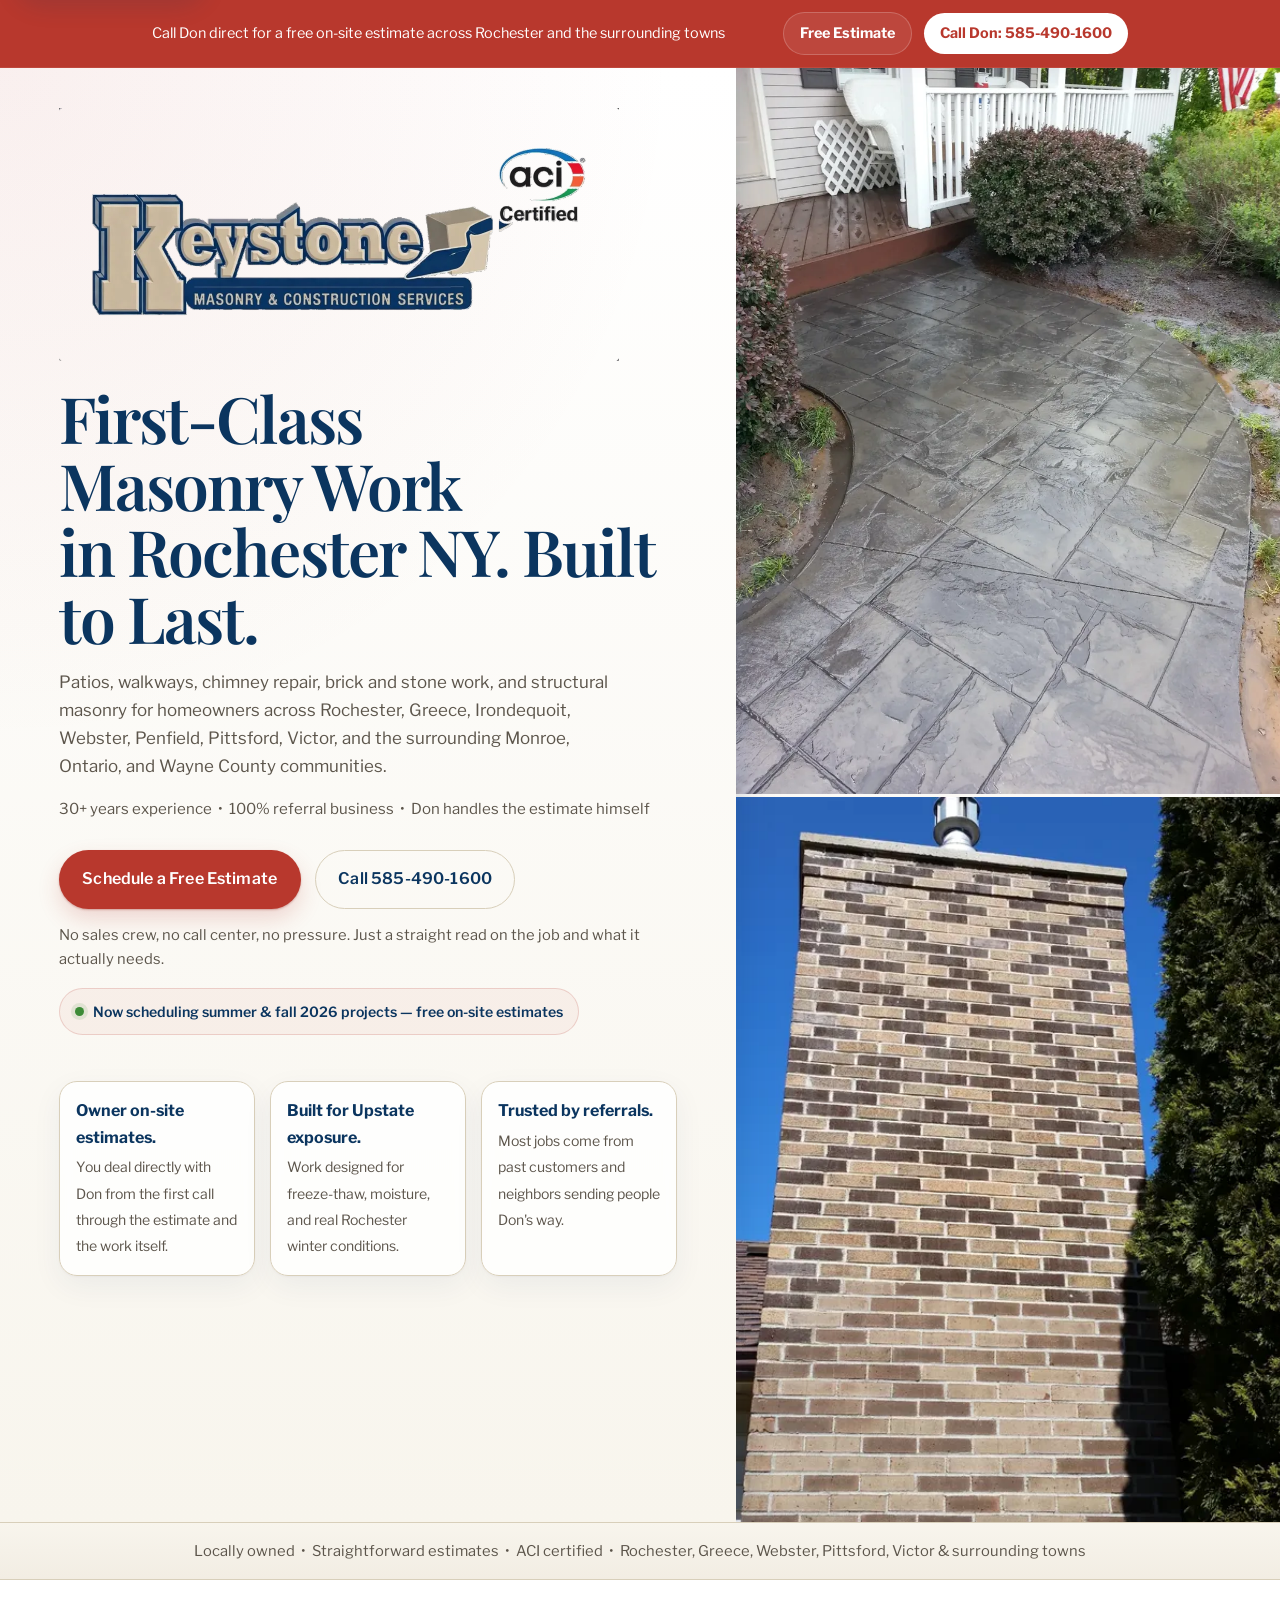
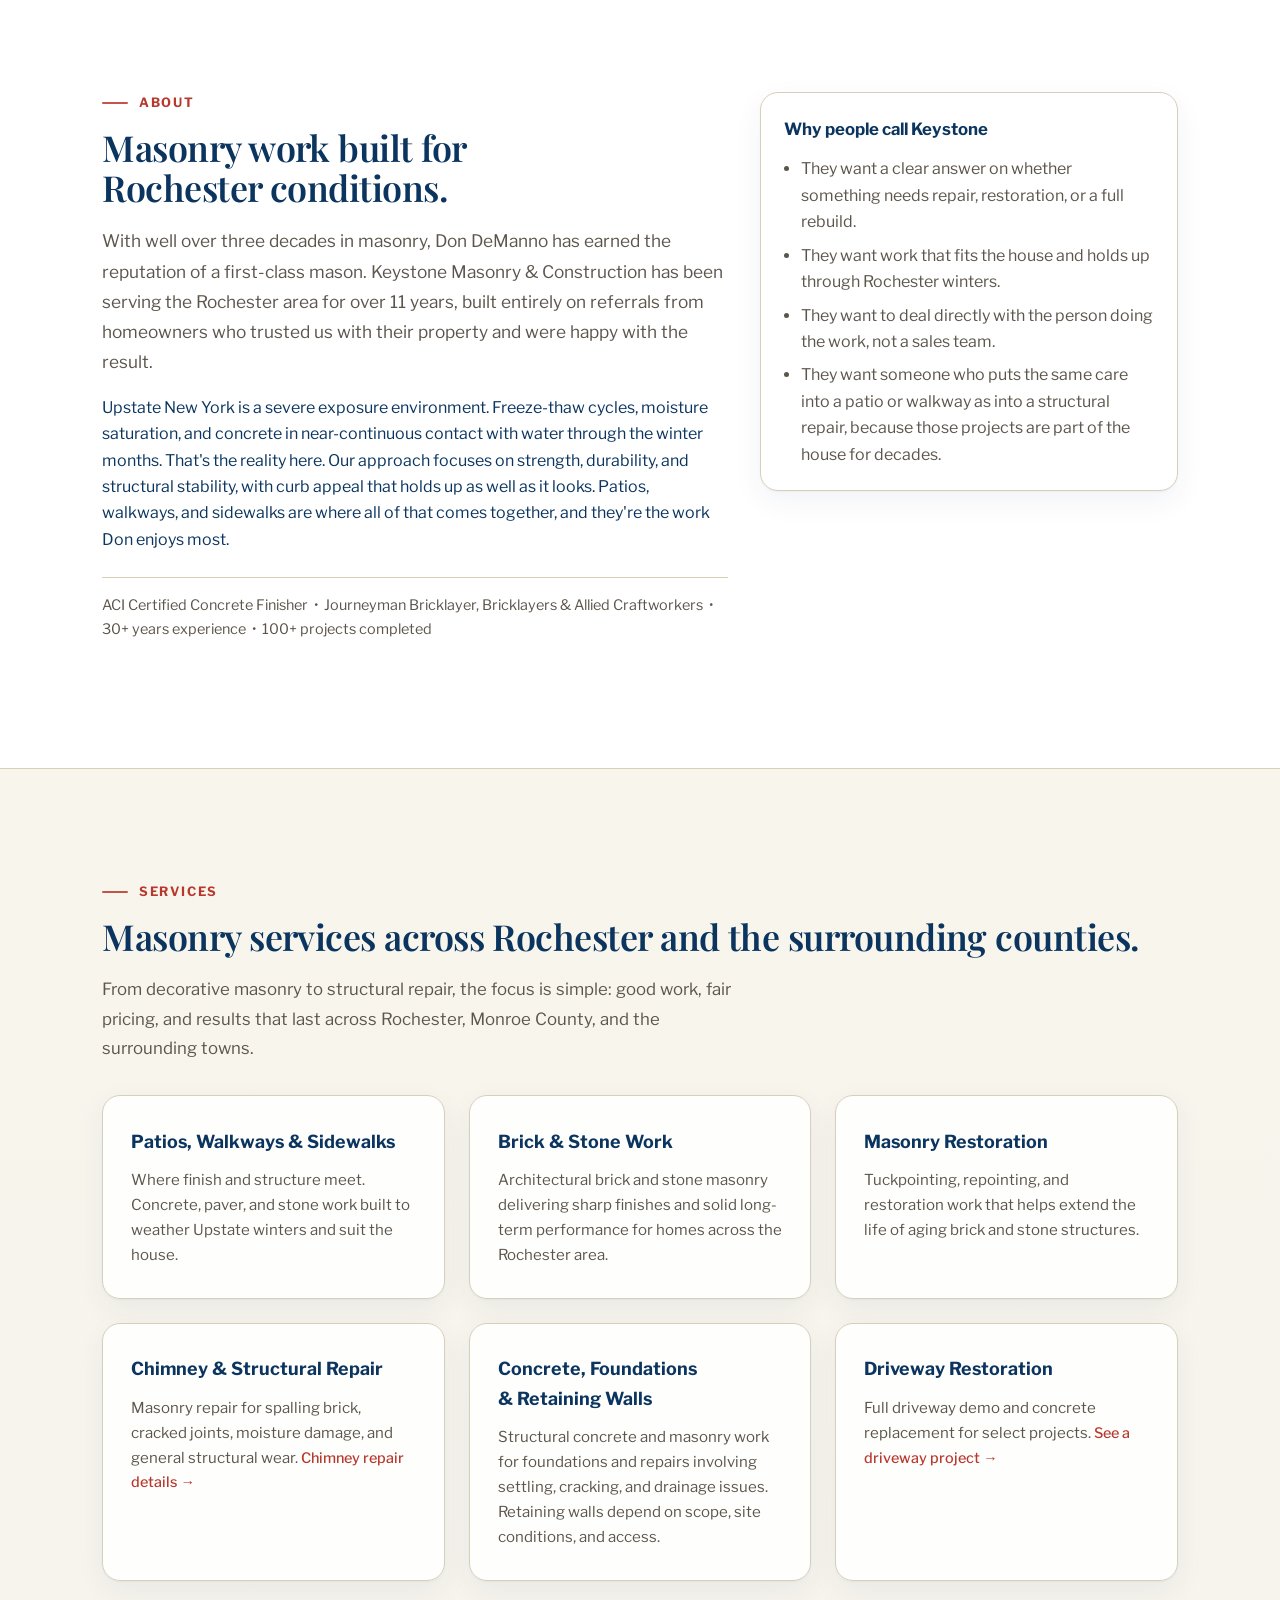
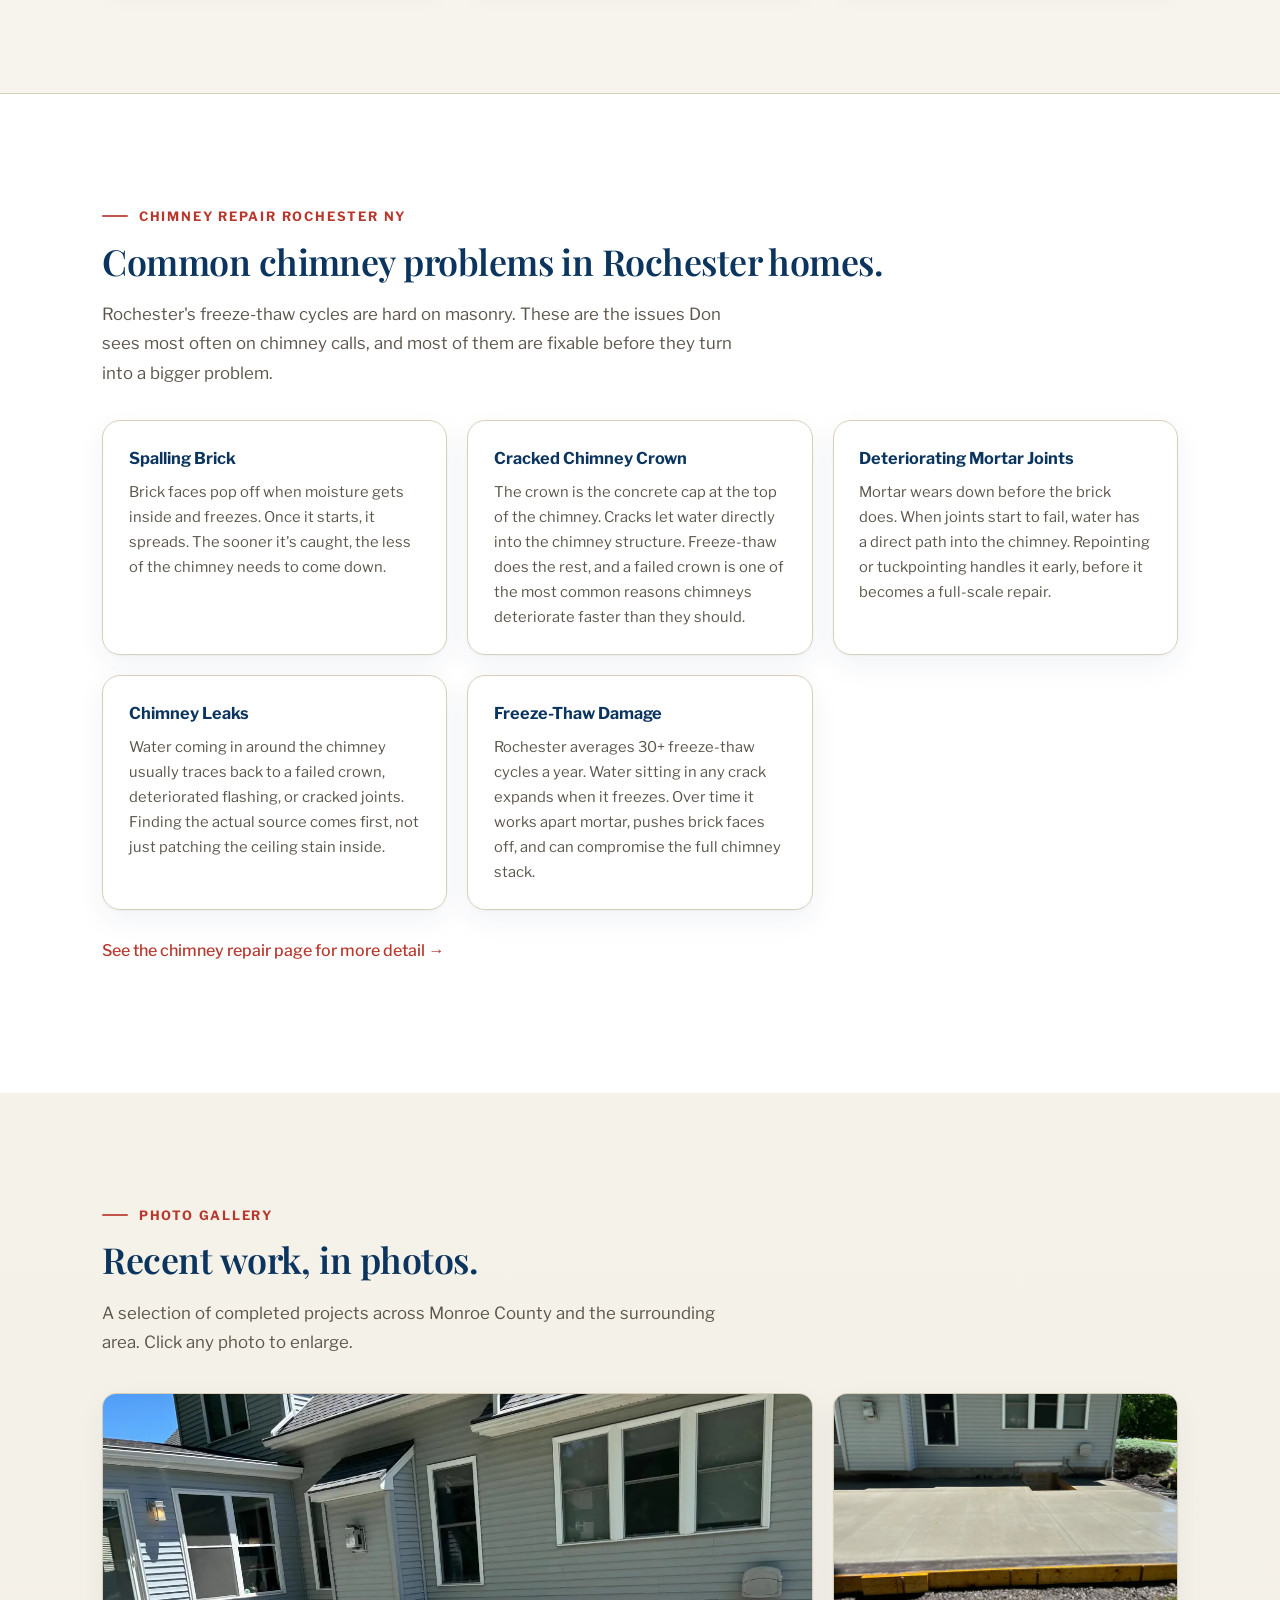
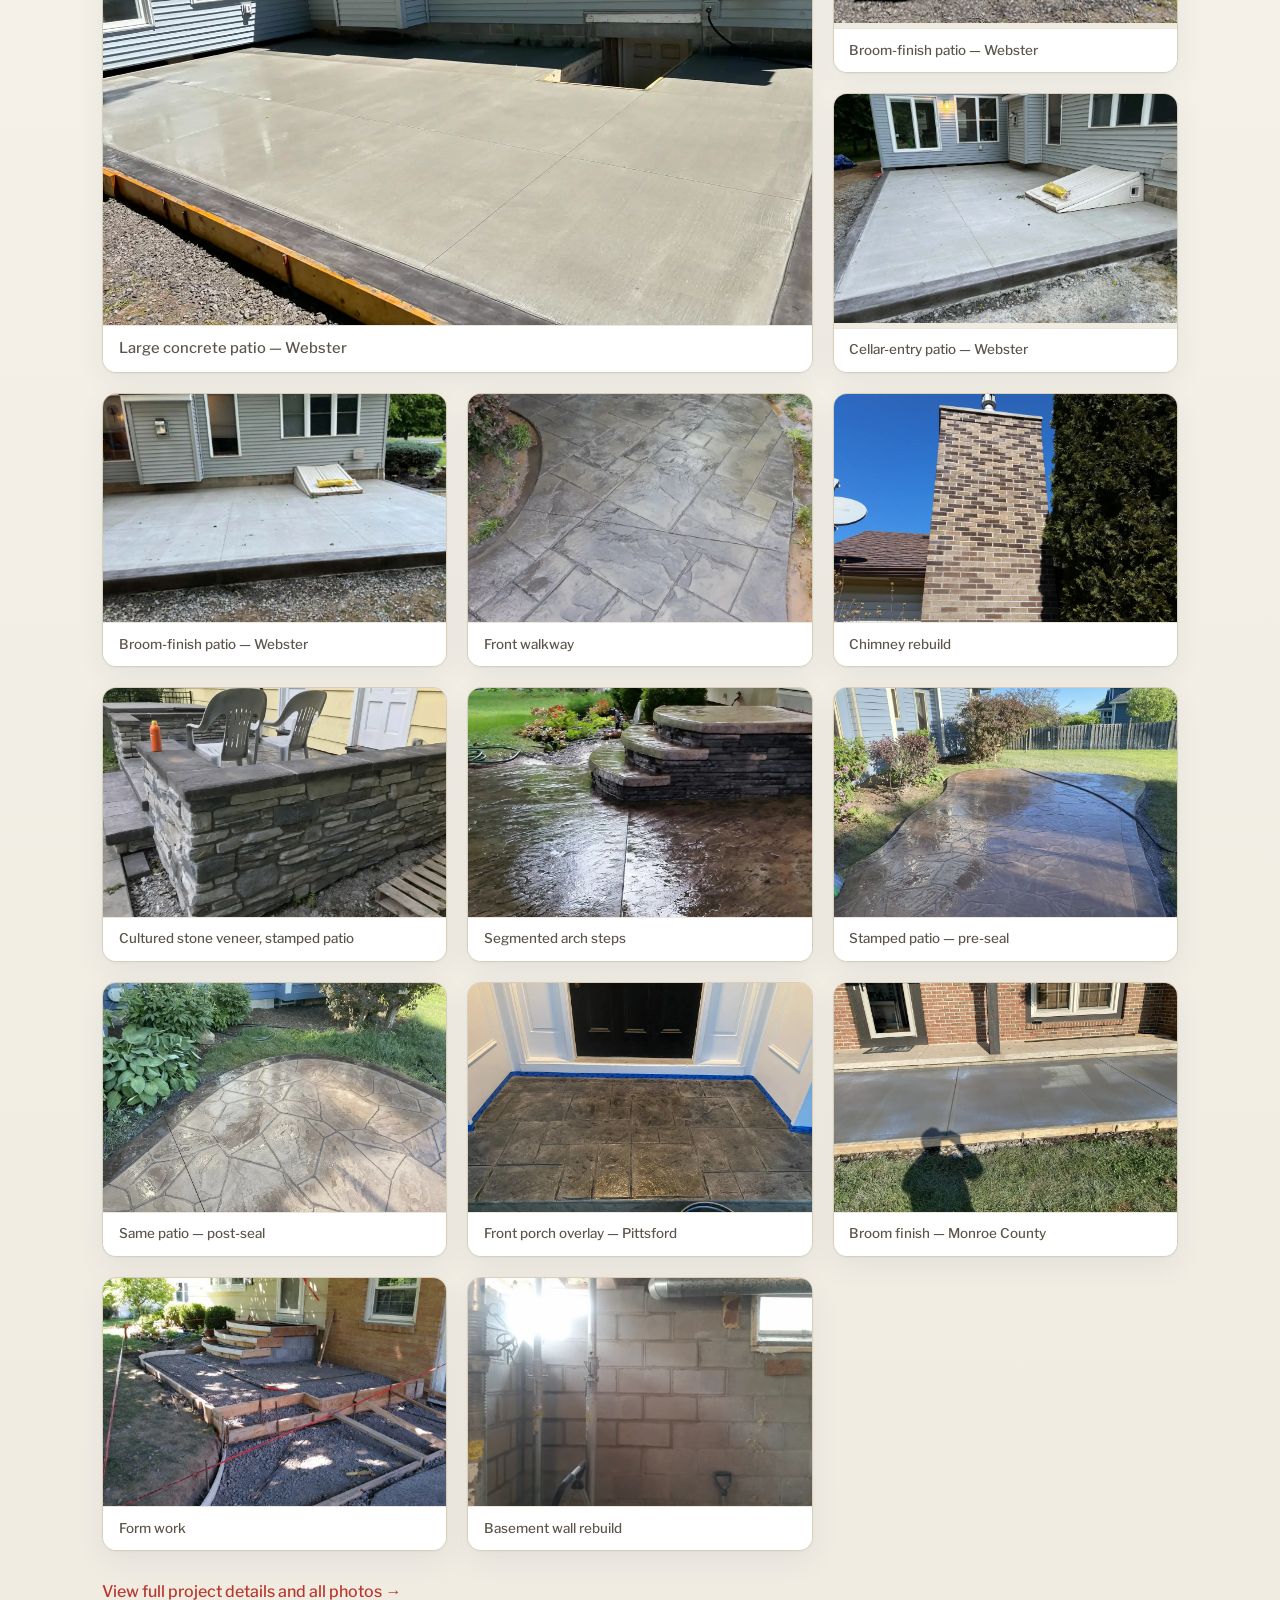
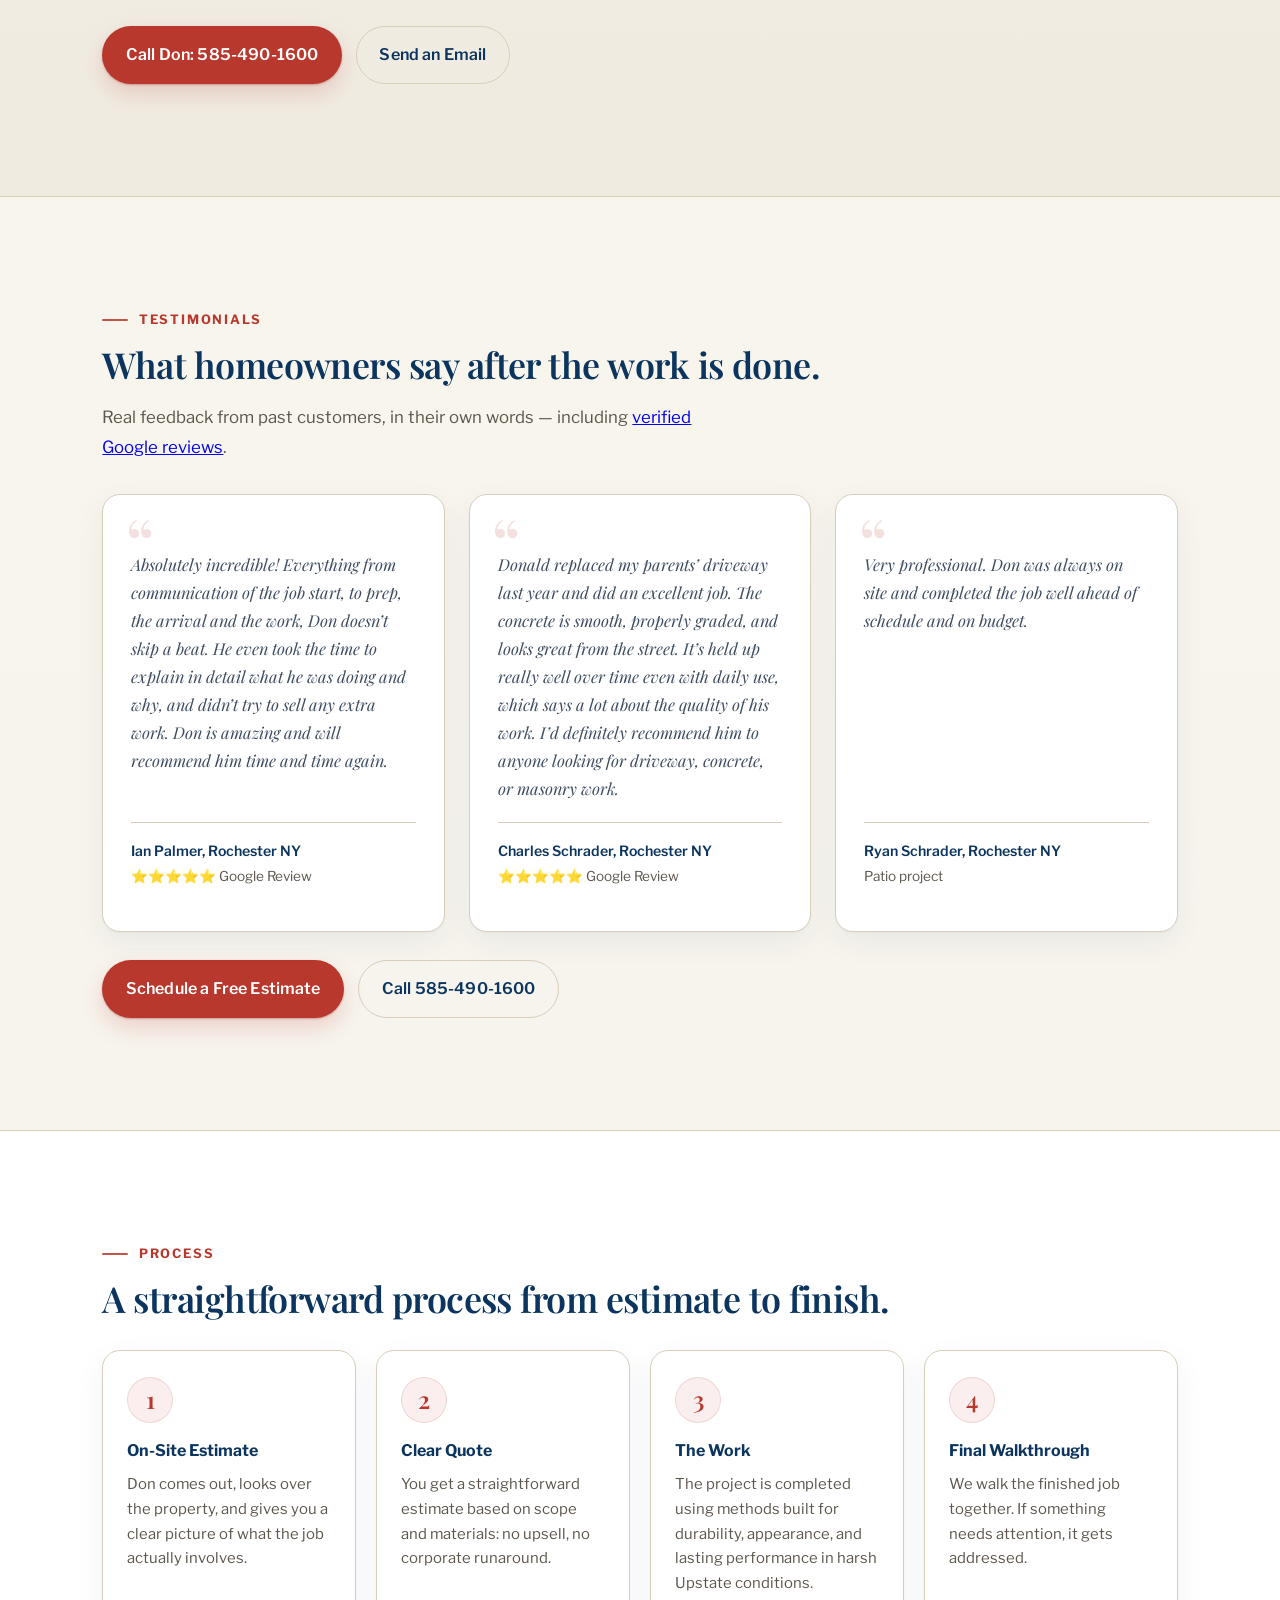
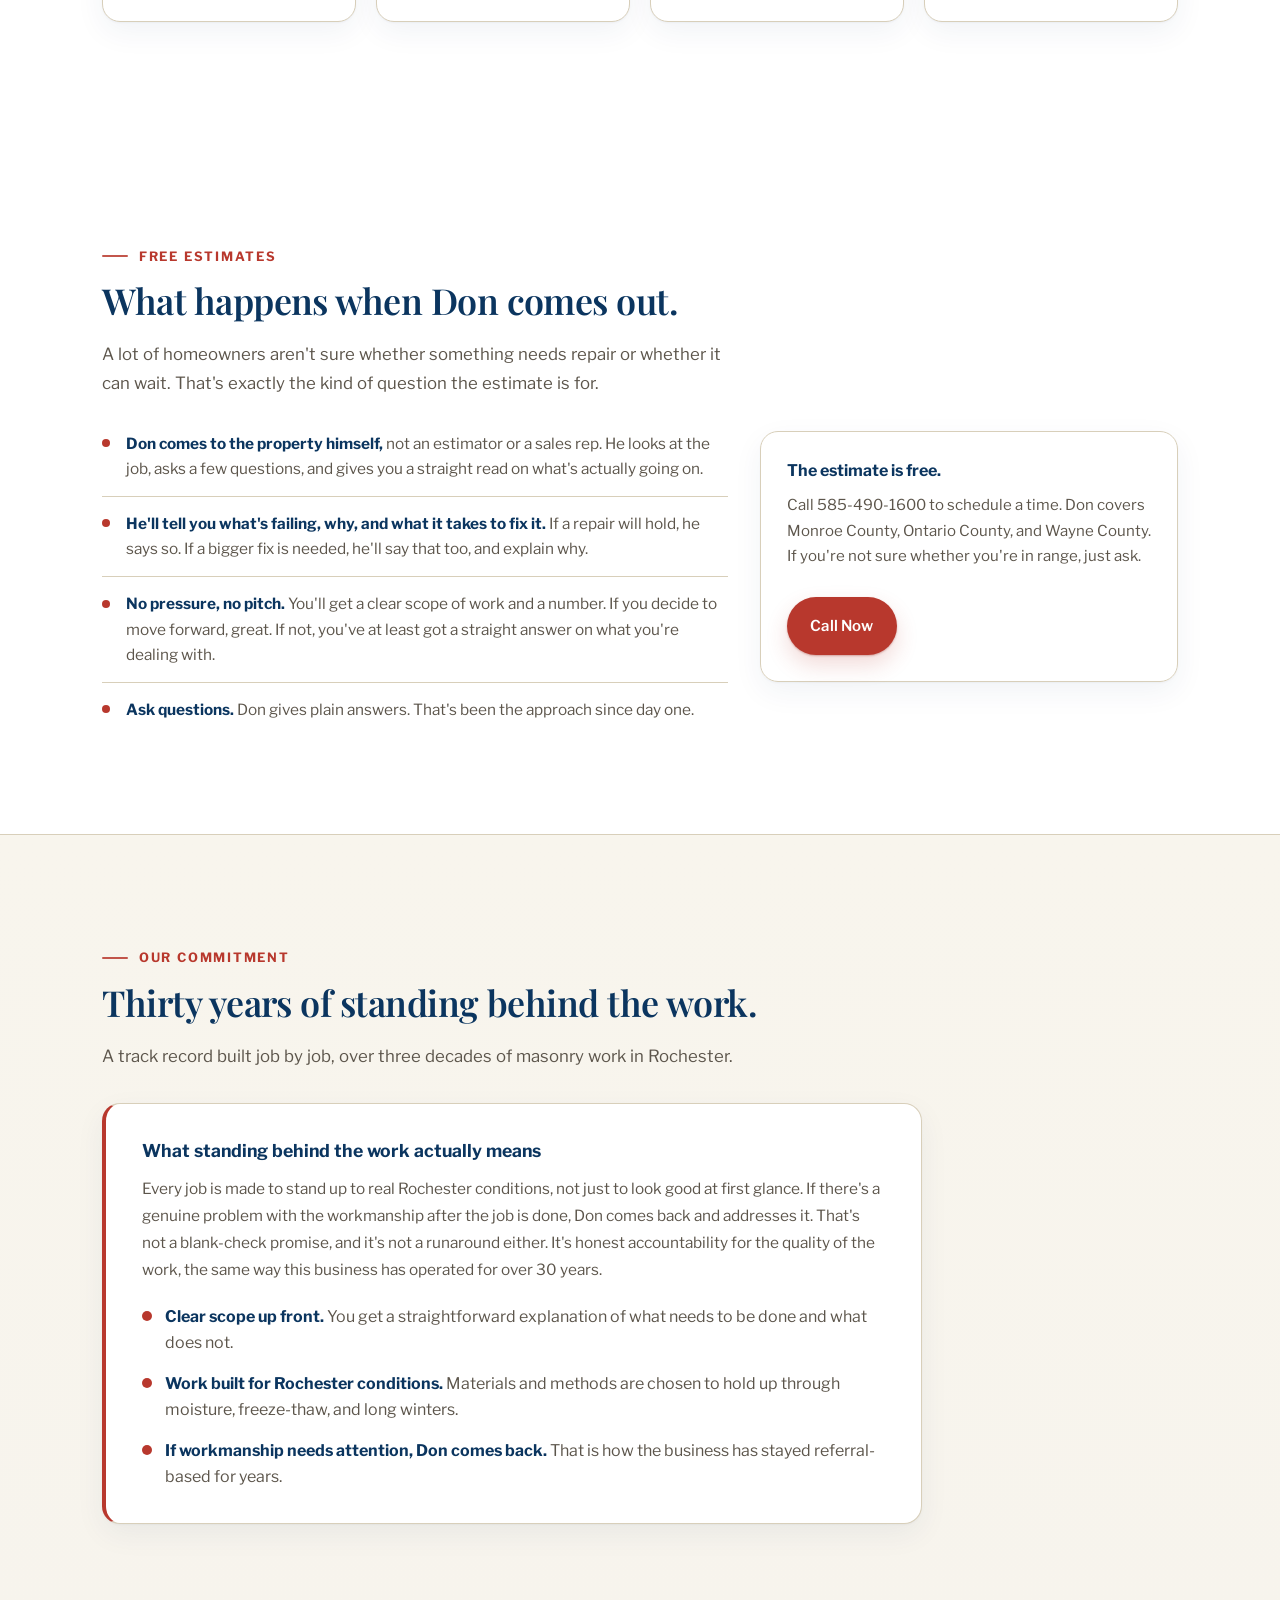
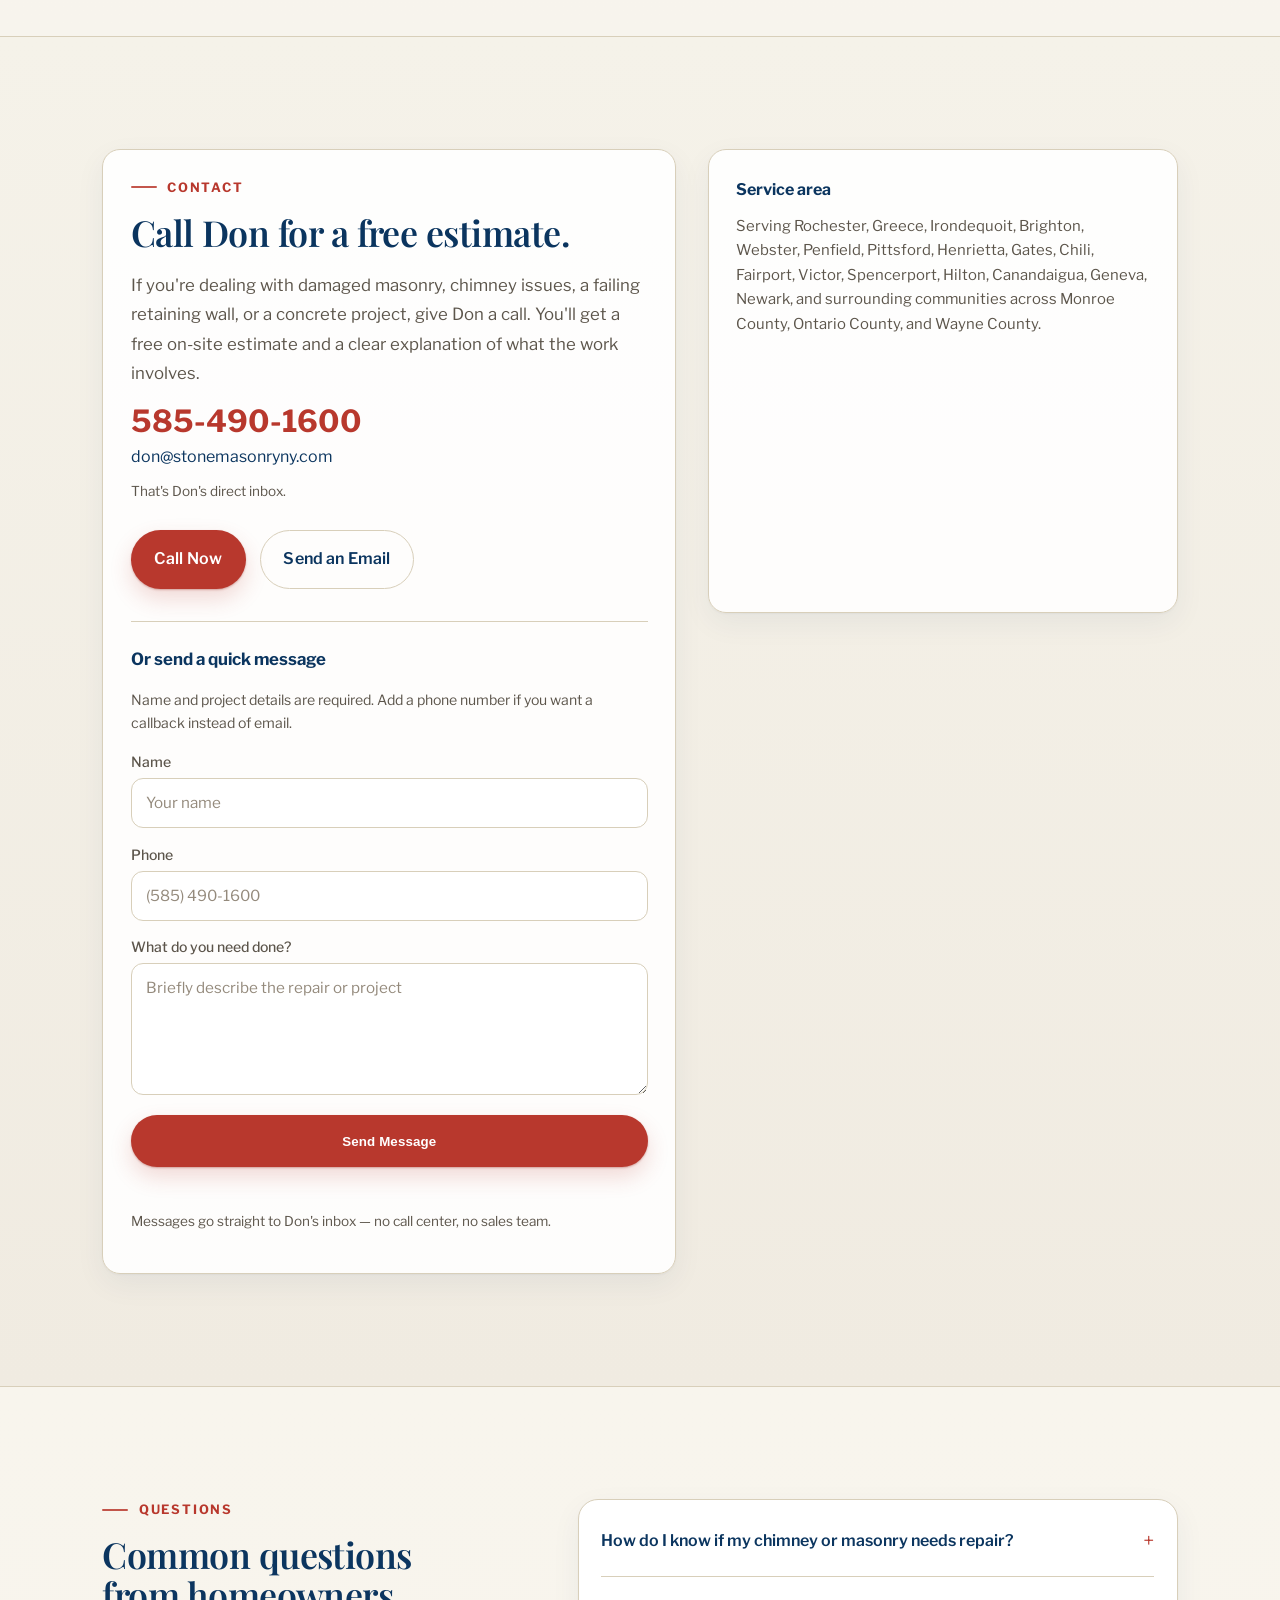
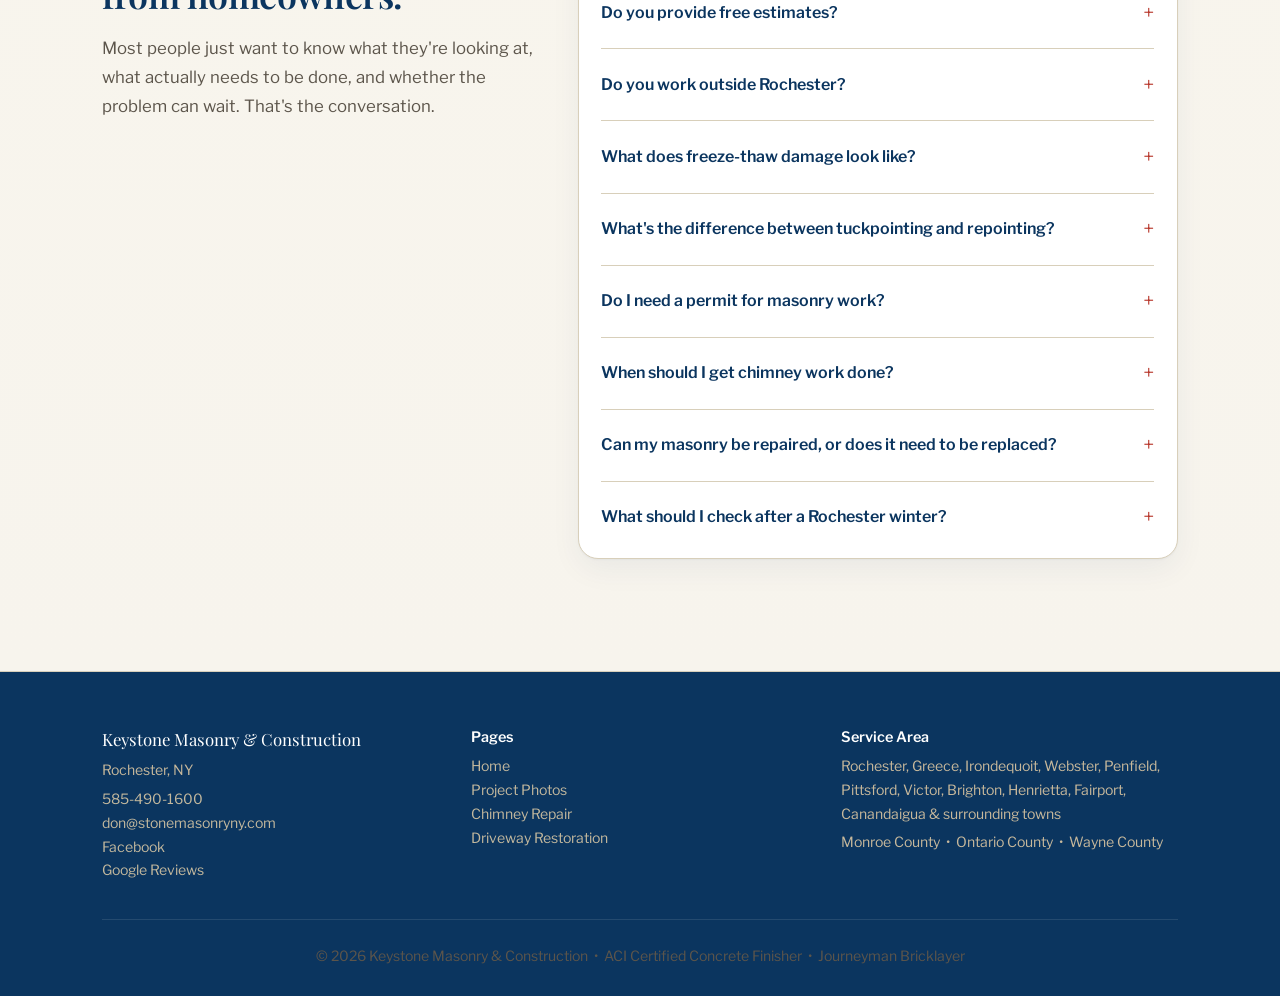
==== commit 3a8ed09c: "Feature verified Google reviews in testimonials section Replace two site-only testimonials with 5-st" ====
--- a/index.html
+++ b/index.html
@@ -1664,26 +1664,27 @@
     <p class="eyebrow">Testimonials</p>
     <h2 id="testimonials-heading">What homeowners say after the work is done.</h2>
     <p class="section-intro">
-      Real feedback from past customers, kept close to the original handwritten wording.
+      Real feedback from past customers, in their own words &mdash; including
+      <a href="https://www.google.com/maps/search/?api=1&amp;query=Keystone%20Masonry%20%26%20Construction%20Rochester%20NY" target="_blank" rel="noopener">verified Google reviews</a>.
     </p>
     <div class="testimonials-grid">
+      <article class="testimonial-card">
+        <p class="testimonial-text">
+          Absolutely incredible! Everything from communication of the job start, to prep, the arrival and the work, Don doesn&rsquo;t skip a beat. He even took the time to explain in detail what he was doing and why, and didn&rsquo;t try to sell any extra work. Don is amazing and will recommend him time and time again.
+        </p>
+        <p class="testimonial-byline">Ian Palmer, Rochester NY<span>⭐⭐⭐⭐⭐ Google Review</span></p>
+      </article>
+      <article class="testimonial-card">
+        <p class="testimonial-text">
+          Donald replaced my parents&rsquo; driveway last year and did an excellent job. The concrete is smooth, properly graded, and looks great from the street. It&rsquo;s held up really well over time even with daily use, which says a lot about the quality of his work. I&rsquo;d definitely recommend him to anyone looking for driveway, concrete, or masonry work.
+        </p>
+        <p class="testimonial-byline">Charles Schrader, Rochester NY<span>⭐⭐⭐⭐⭐ Google Review</span></p>
+      </article>
       <article class="testimonial-card">
         <p class="testimonial-text">
           Very professional. Don was always on site and completed the job well ahead of schedule and on budget.
         </p>
         <p class="testimonial-byline">Ryan Schrader, Rochester NY<span>Patio project</span></p>
-      </article>
-      <article class="testimonial-card">
-        <p class="testimonial-text">
-          He did a professional job and took his time to make sure everything came out right. Did great work.
-        </p>
-        <p class="testimonial-byline">Gary Galletto, Rochester NY<span>Chimney rebuild</span></p>
-      </article>
-      <article class="testimonial-card">
-        <p class="testimonial-text">
-          Don did outstanding, excellent masonry work.
-        </p>
-        <p class="testimonial-byline">Nicholas Tochelli, Rochester NY<span>Decorative concrete &amp; stone</span></p>
       </article>
     </div>
     <div class="btn-row">
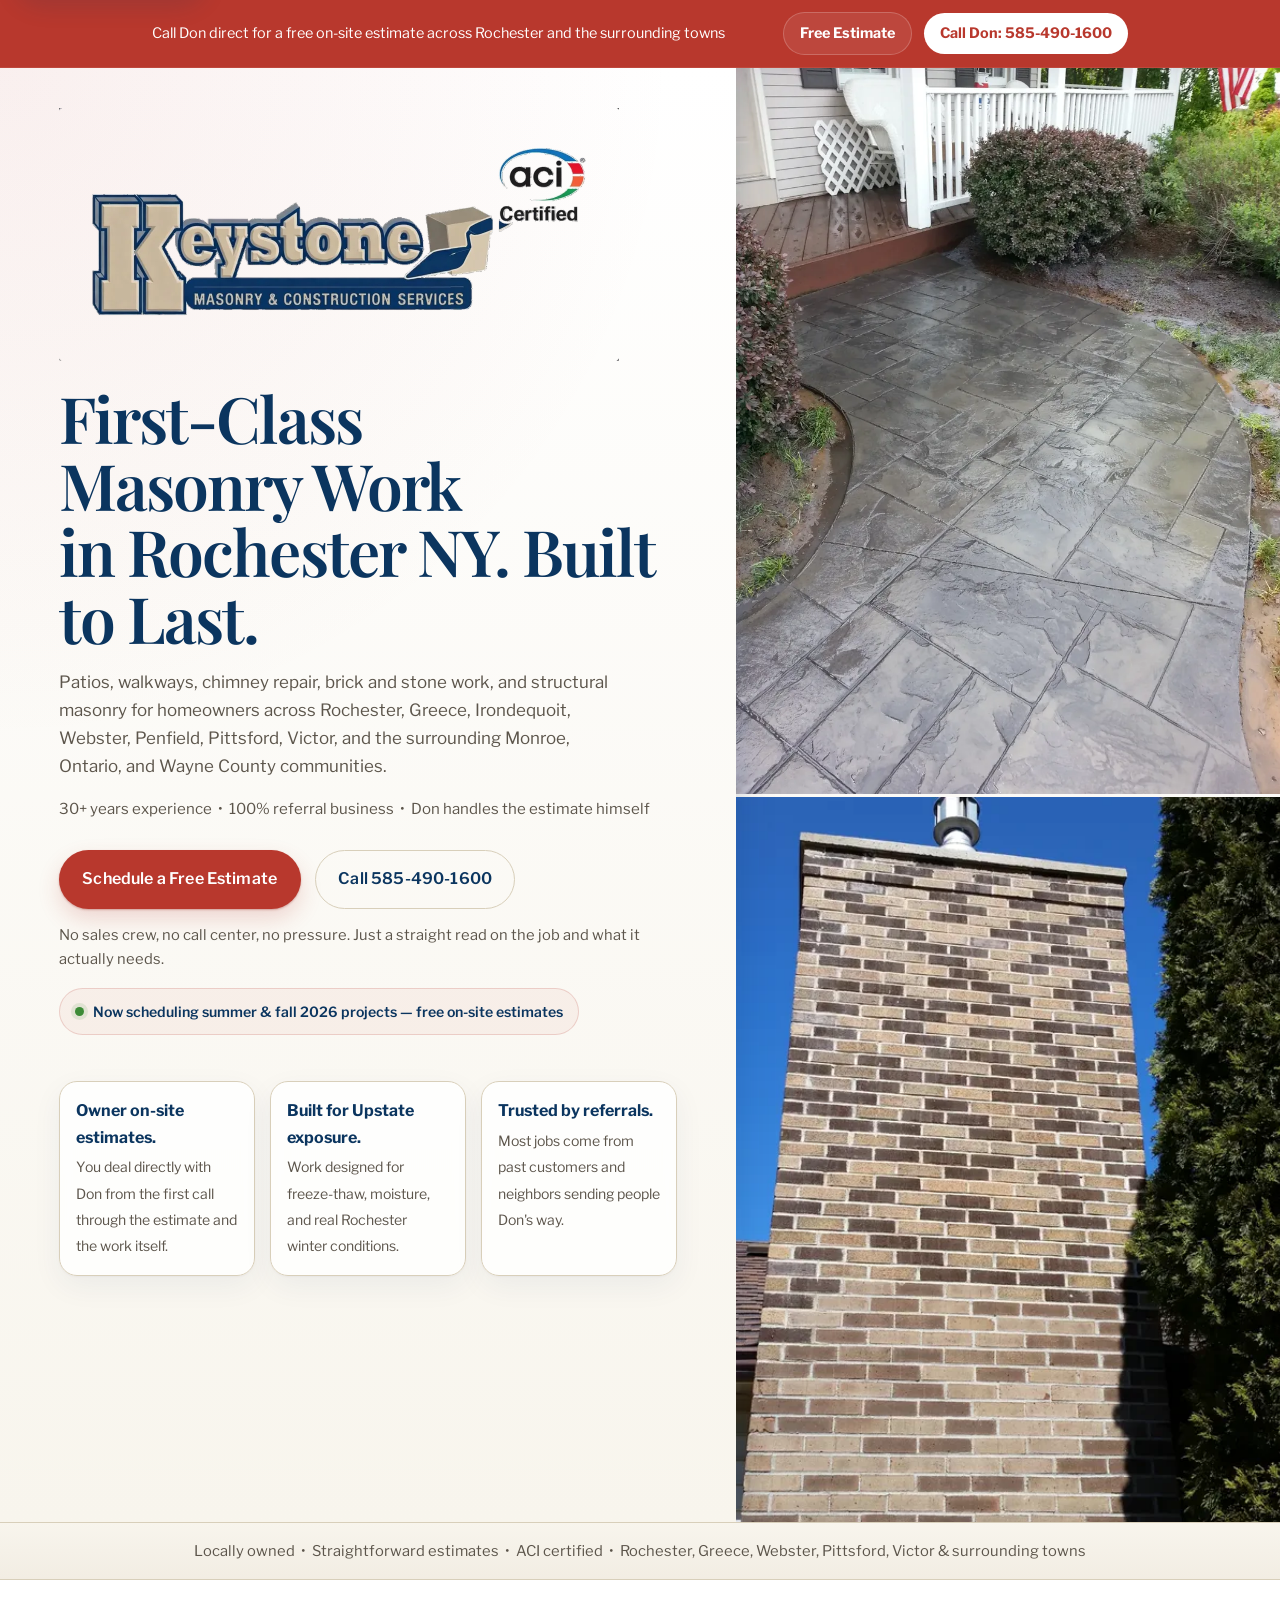
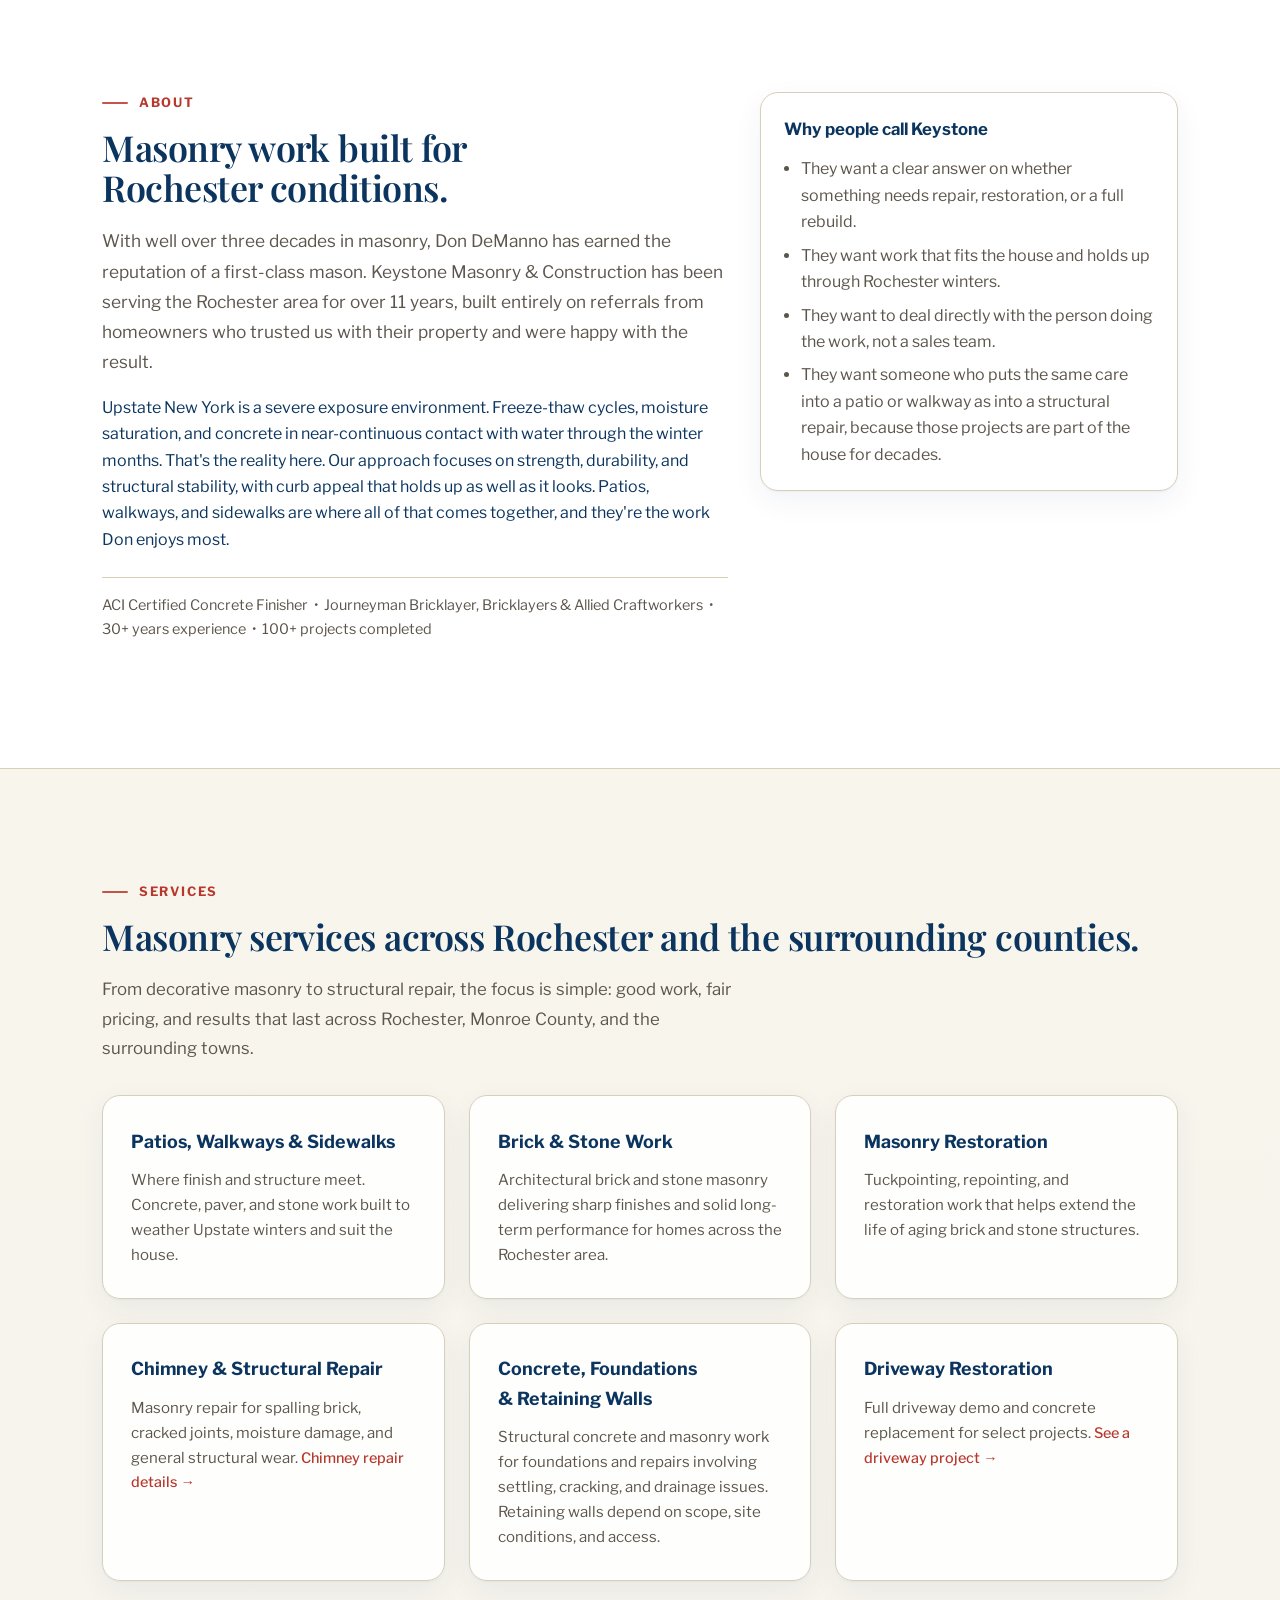
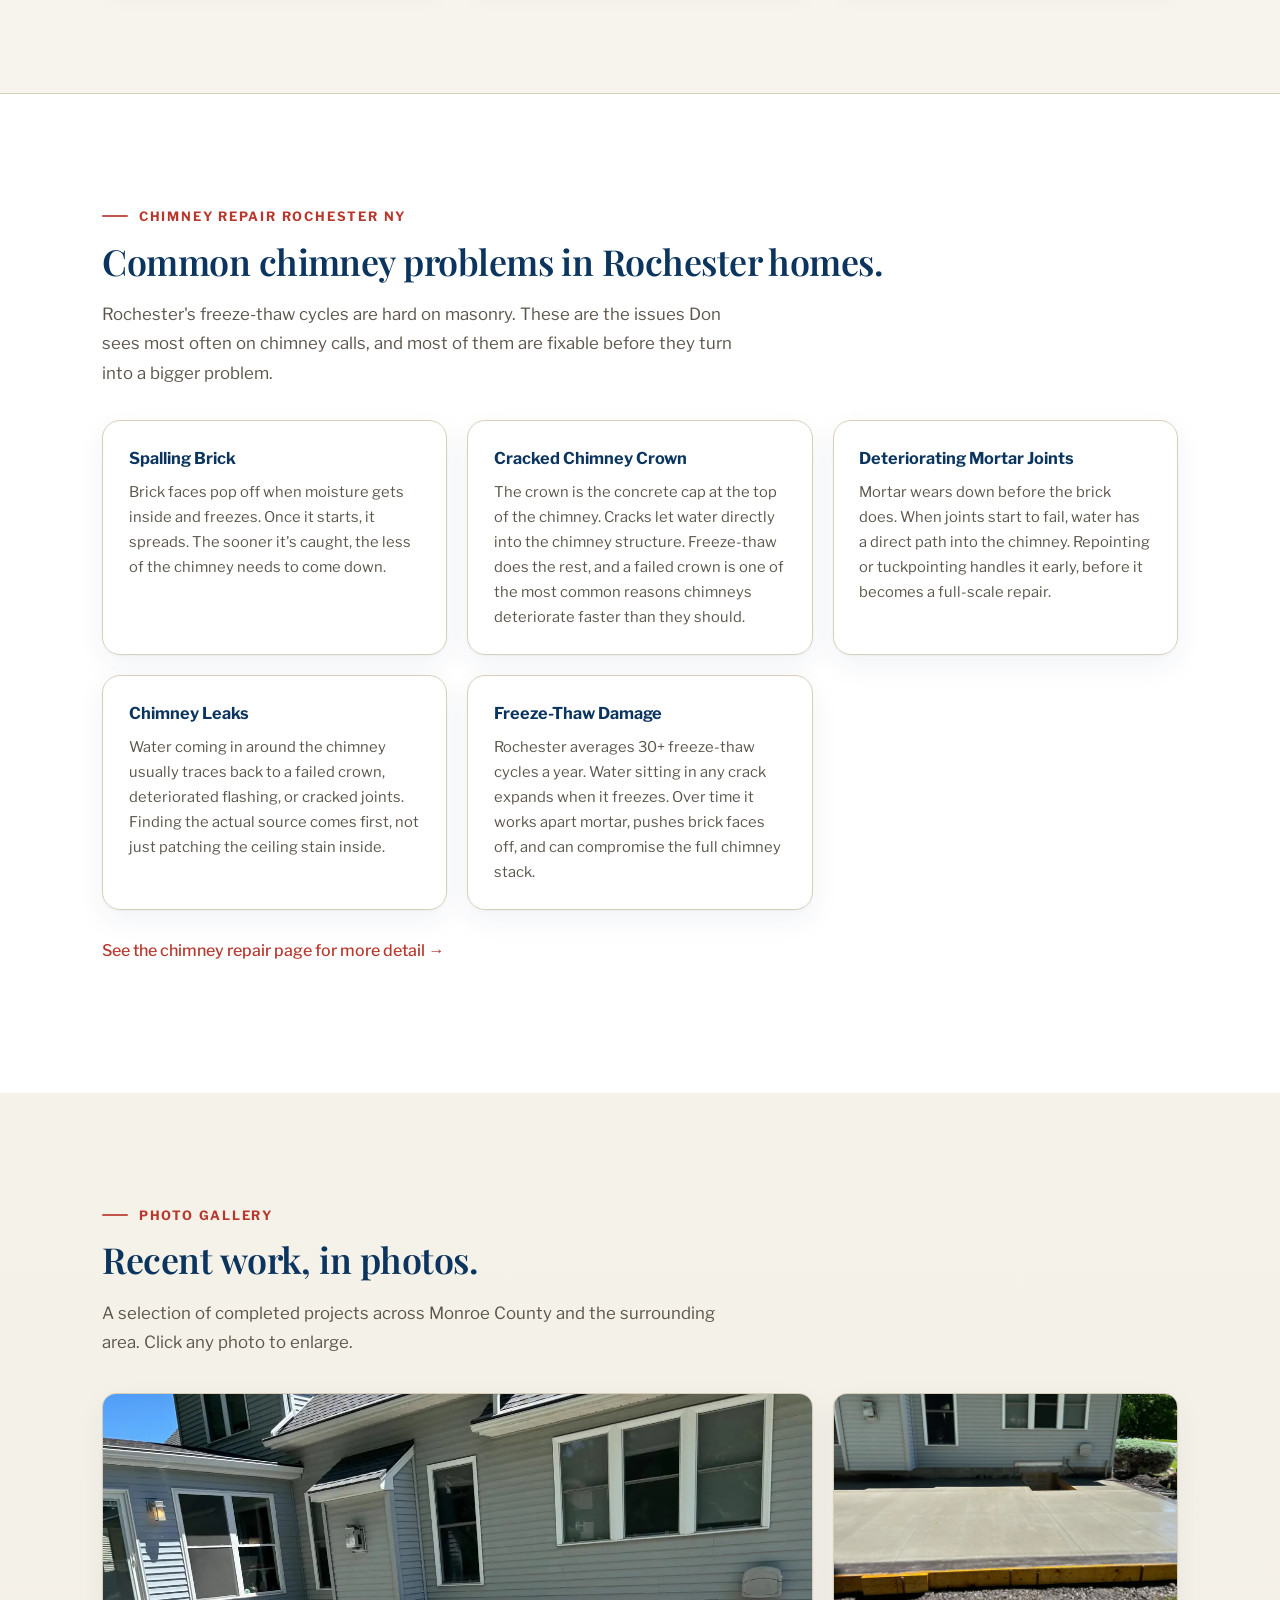
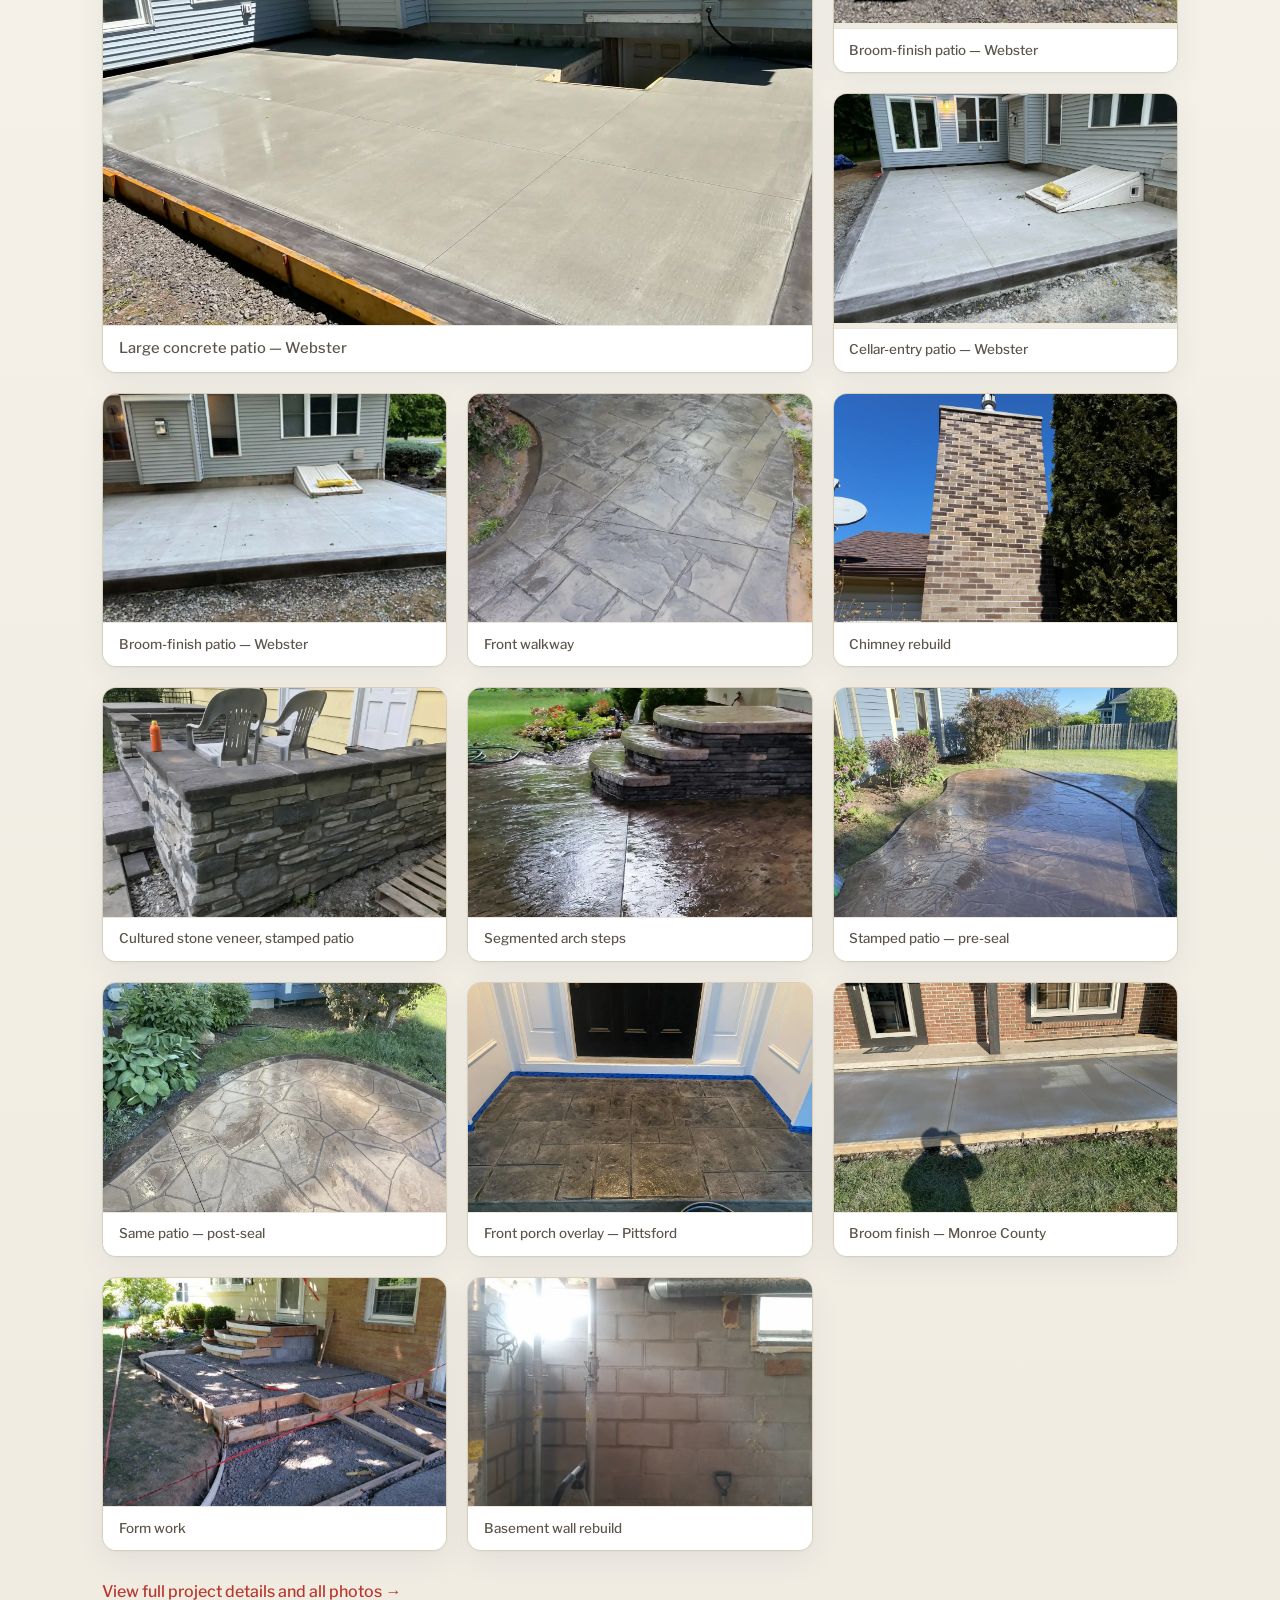
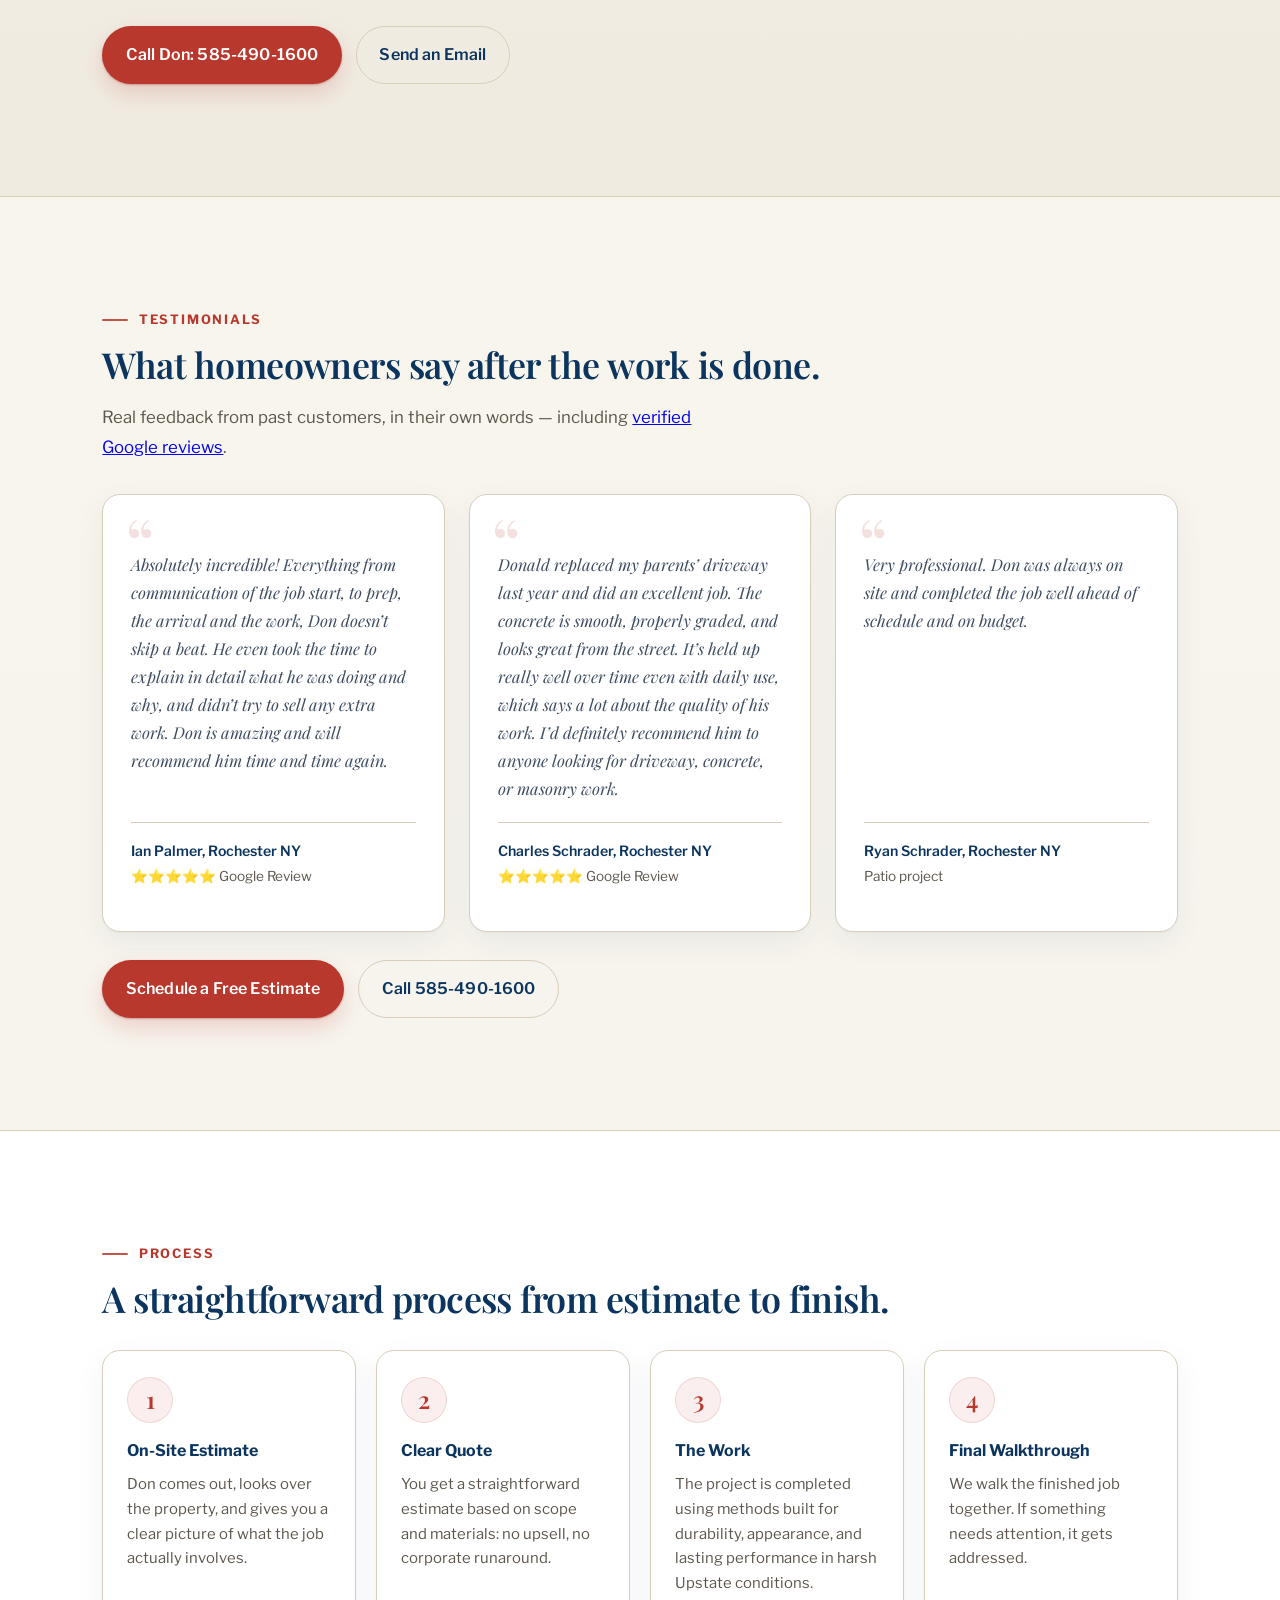
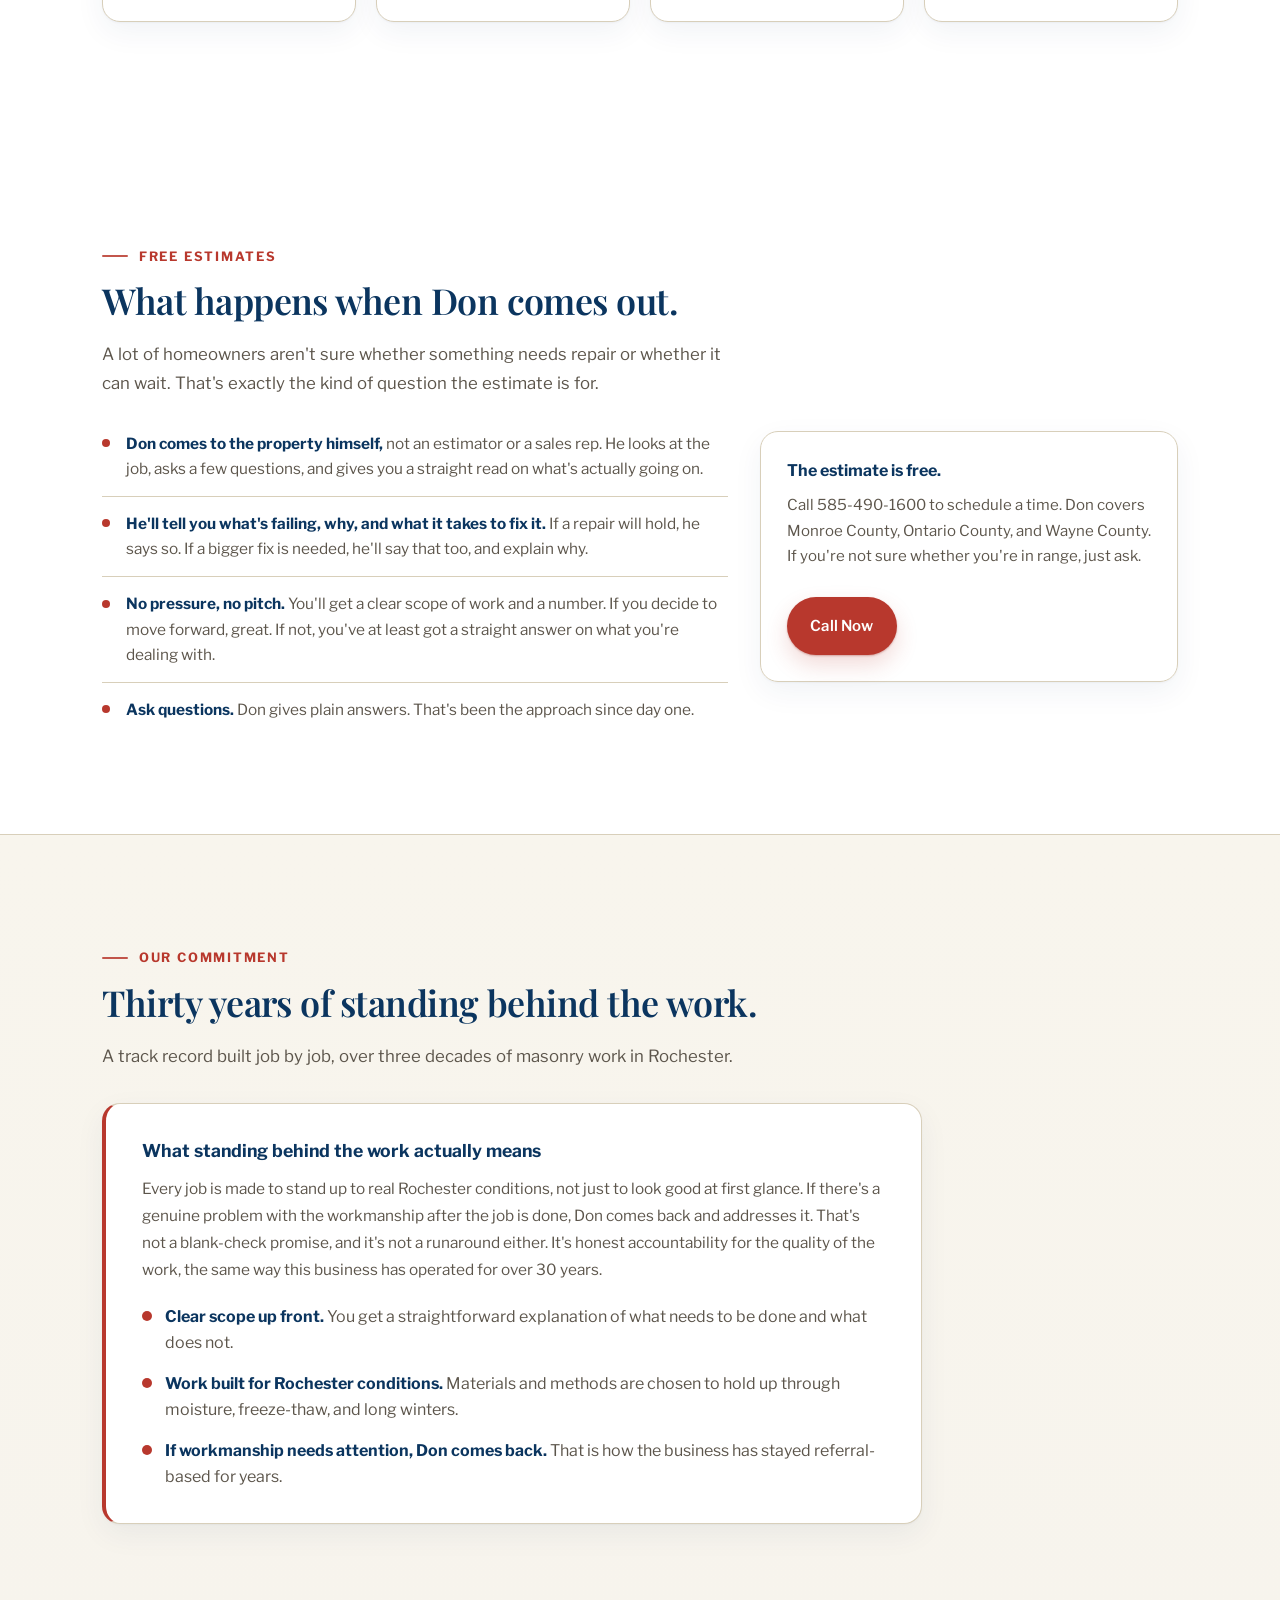
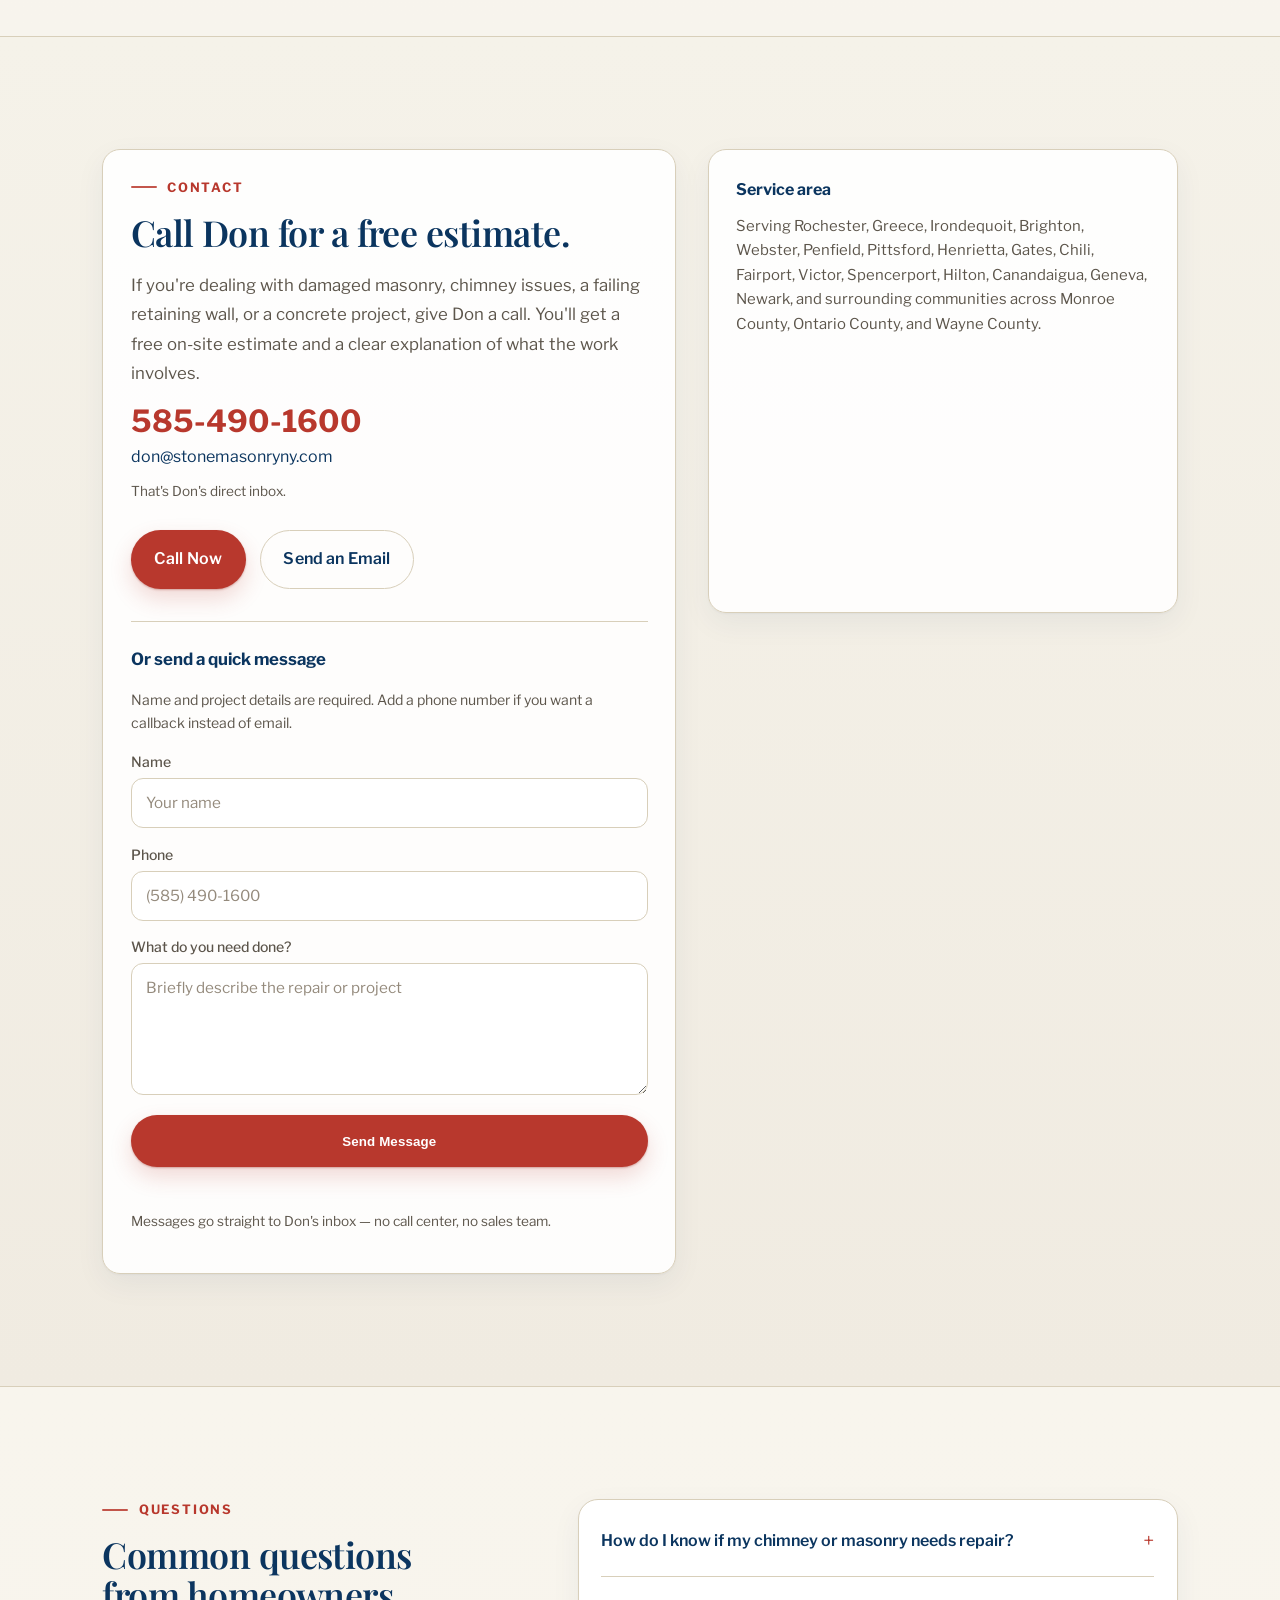
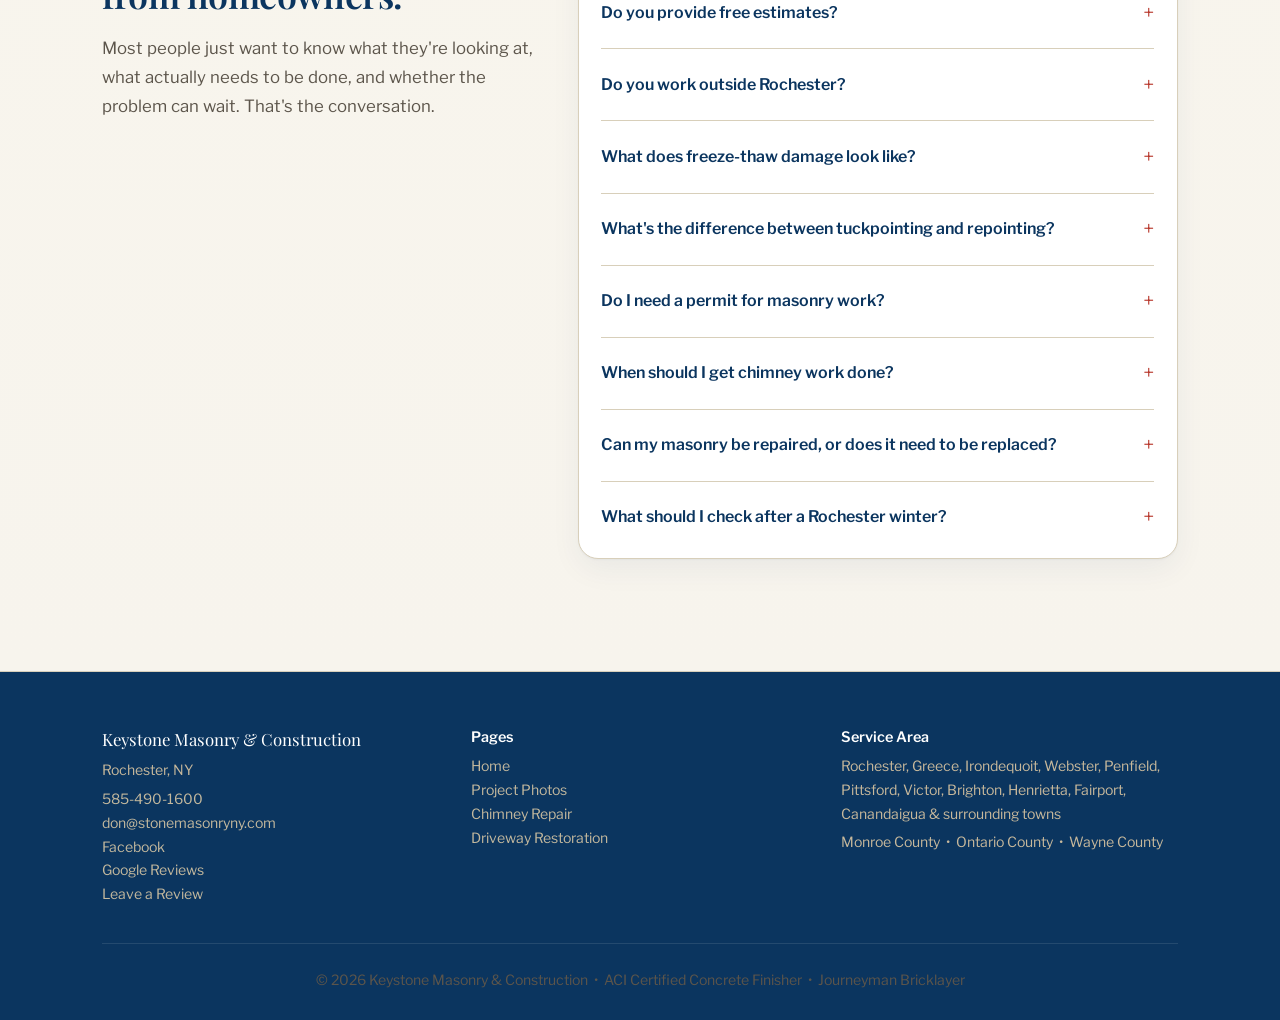
==== commit afff9ee7: "Use stable Google listing and review links in all footers Replace the session-encoded Google search " ====
--- a/index.html
+++ b/index.html
@@ -1665,7 +1665,7 @@
     <h2 id="testimonials-heading">What homeowners say after the work is done.</h2>
     <p class="section-intro">
       Real feedback from past customers, in their own words &mdash; including
-      <a href="https://www.google.com/maps/search/?api=1&amp;query=Keystone%20Masonry%20%26%20Construction%20Rochester%20NY" target="_blank" rel="noopener">verified Google reviews</a>.
+      <a href="https://maps.google.com/?cid=14463472698169692757" target="_blank" rel="noopener">verified Google reviews</a>.
     </p>
     <div class="testimonials-grid">
       <article class="testimonial-card">
@@ -1912,7 +1912,7 @@
     <div class="footer__col">
       <p class="footer__brand">Keystone Masonry &amp; Construction</p>
       <p>Rochester, NY</p>
-      <p><a href="tel:+15854901600">585-490-1600</a><br /><a href="mailto:don@stonemasonryny.com">don@stonemasonryny.com</a><br /><a href="https://www.facebook.com/keystonemasonryny" target="_blank" rel="noopener noreferrer">Facebook</a><br /><a href="https://www.google.com/search?q=keystone+masonry+ny&amp;ie=UTF-8#sv=[base64]" target="_blank" rel="noopener noreferrer">Google Reviews</a></p>
+      <p><a href="tel:+15854901600">585-490-1600</a><br /><a href="mailto:don@stonemasonryny.com">don@stonemasonryny.com</a><br /><a href="https://www.facebook.com/keystonemasonryny" target="_blank" rel="noopener noreferrer">Facebook</a><br /><a href="https://maps.google.com/?cid=14463472698169692757" target="_blank" rel="noopener noreferrer">Google Reviews</a><br /><a href="https://g.page/r/CVUS98jJk7jIEAI/review" target="_blank" rel="noopener noreferrer">Leave a Review</a></p>
     </div>
     <div class="footer__col">
       <p class="footer__heading">Pages</p>
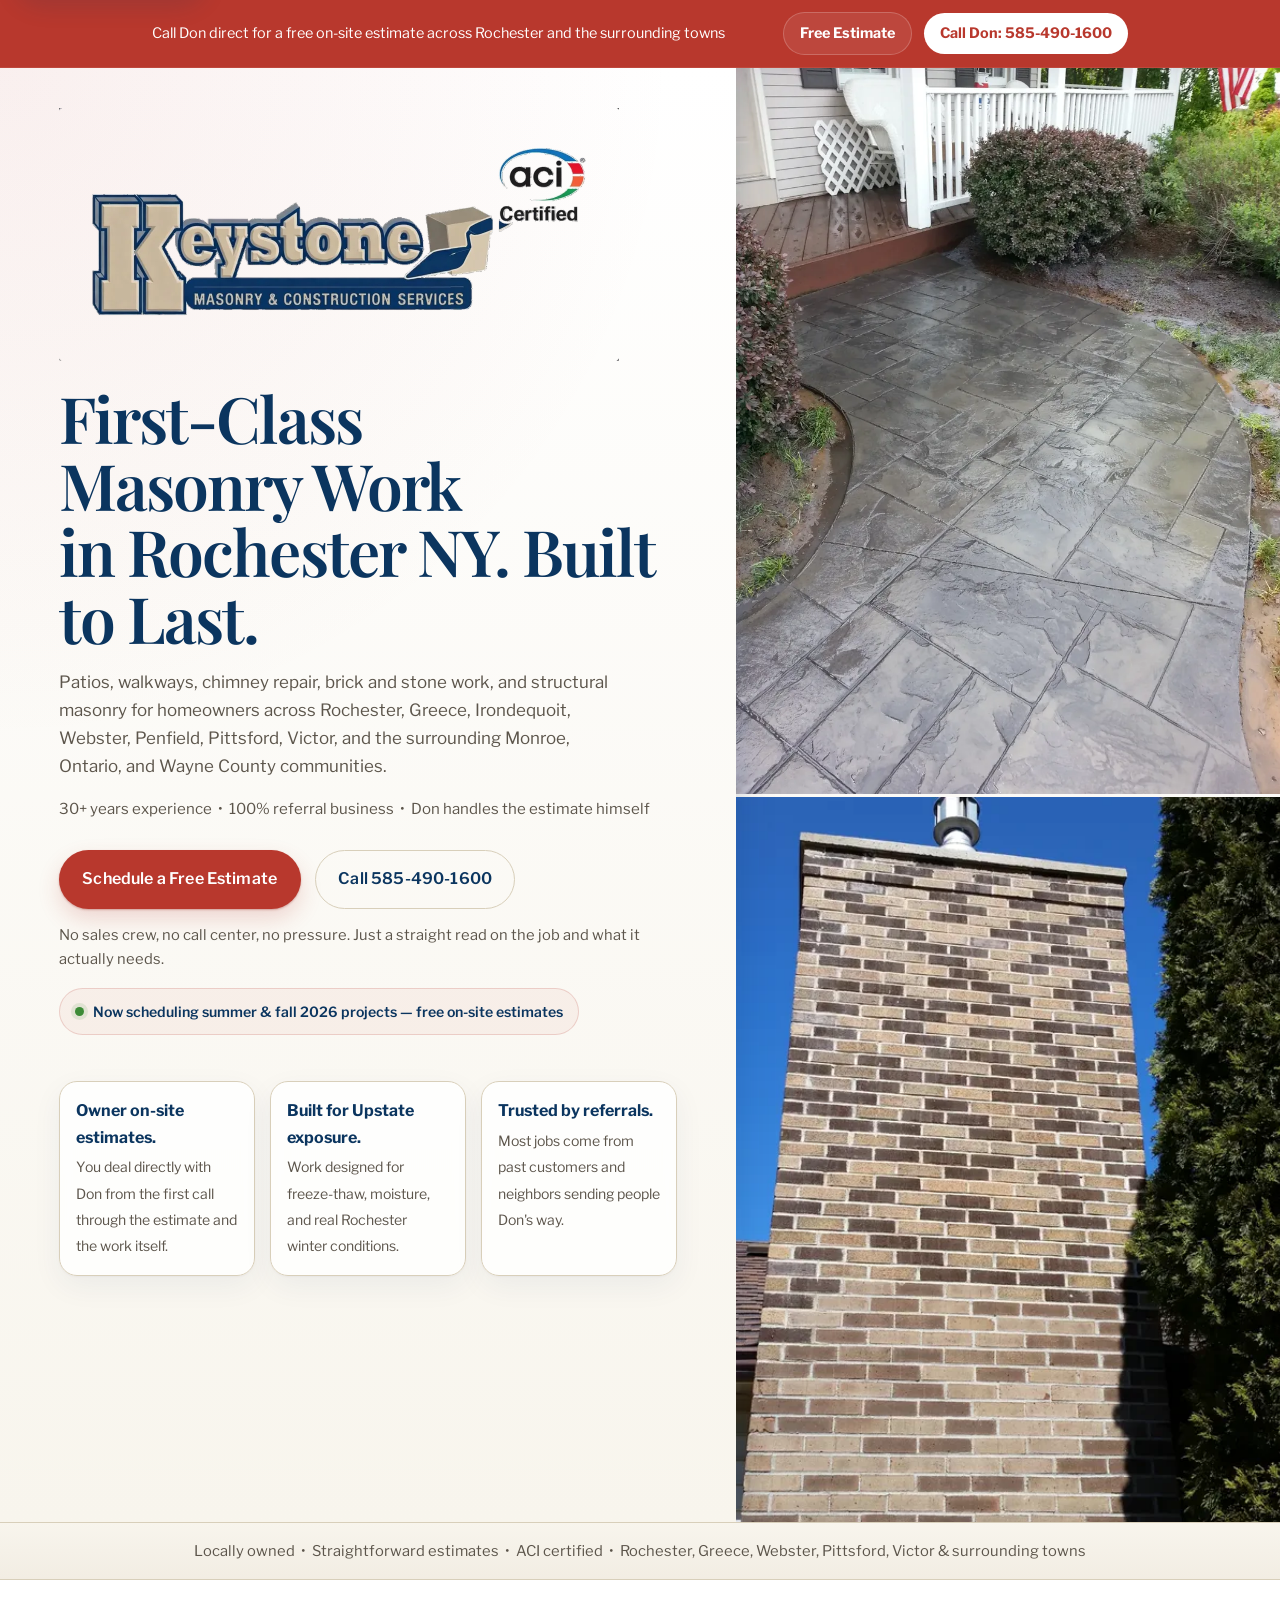
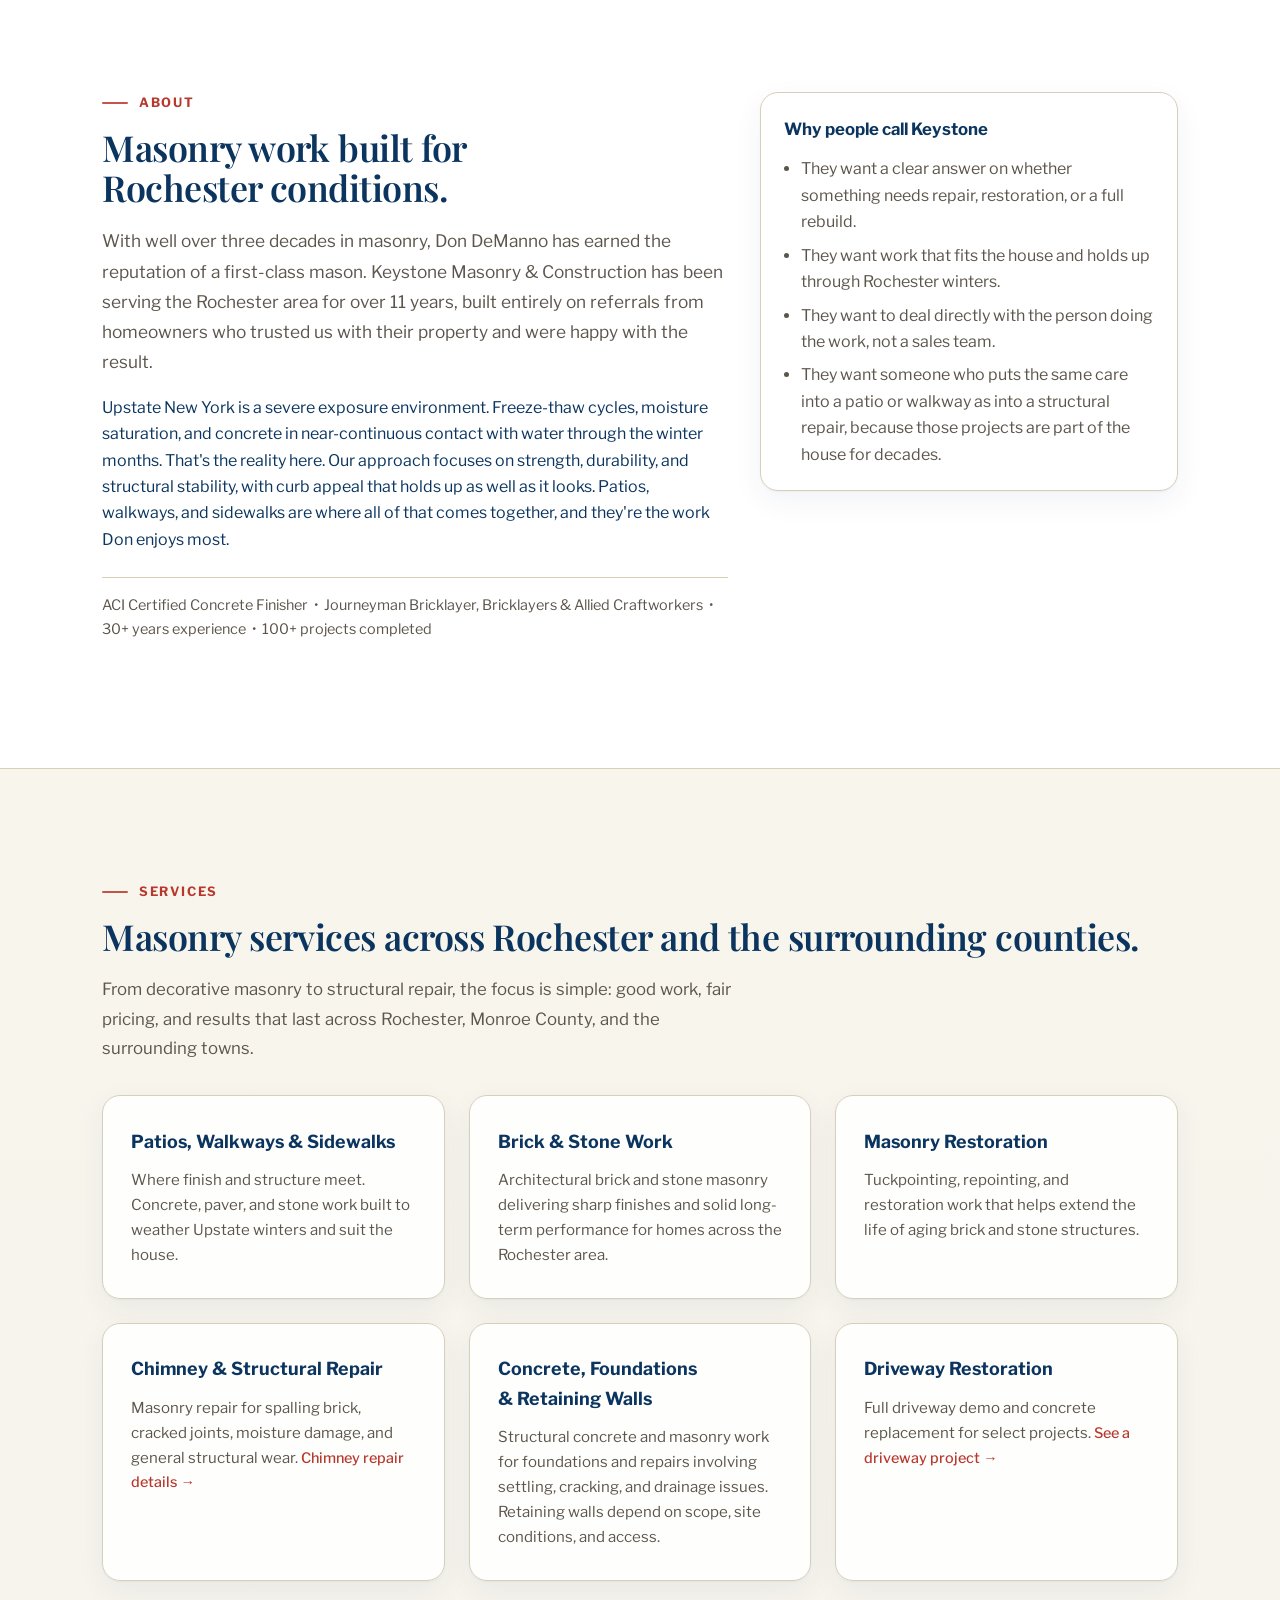
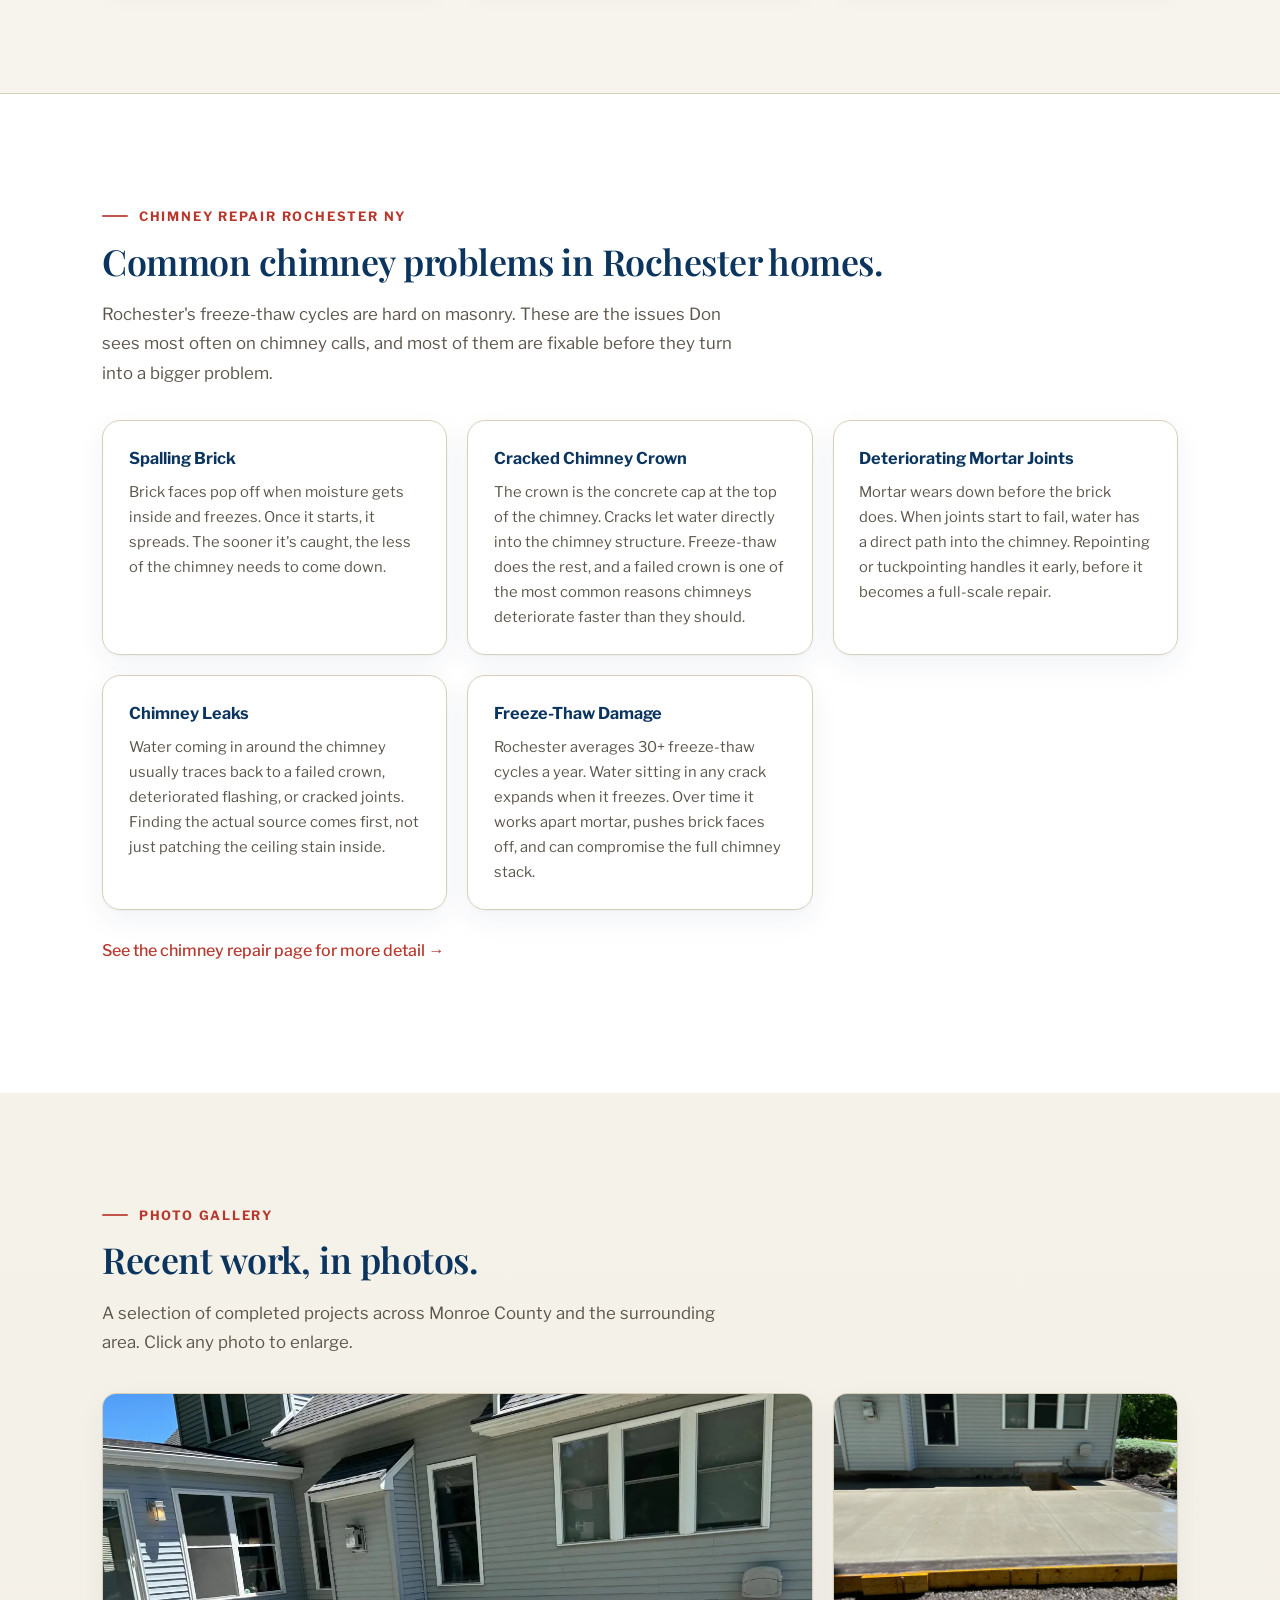
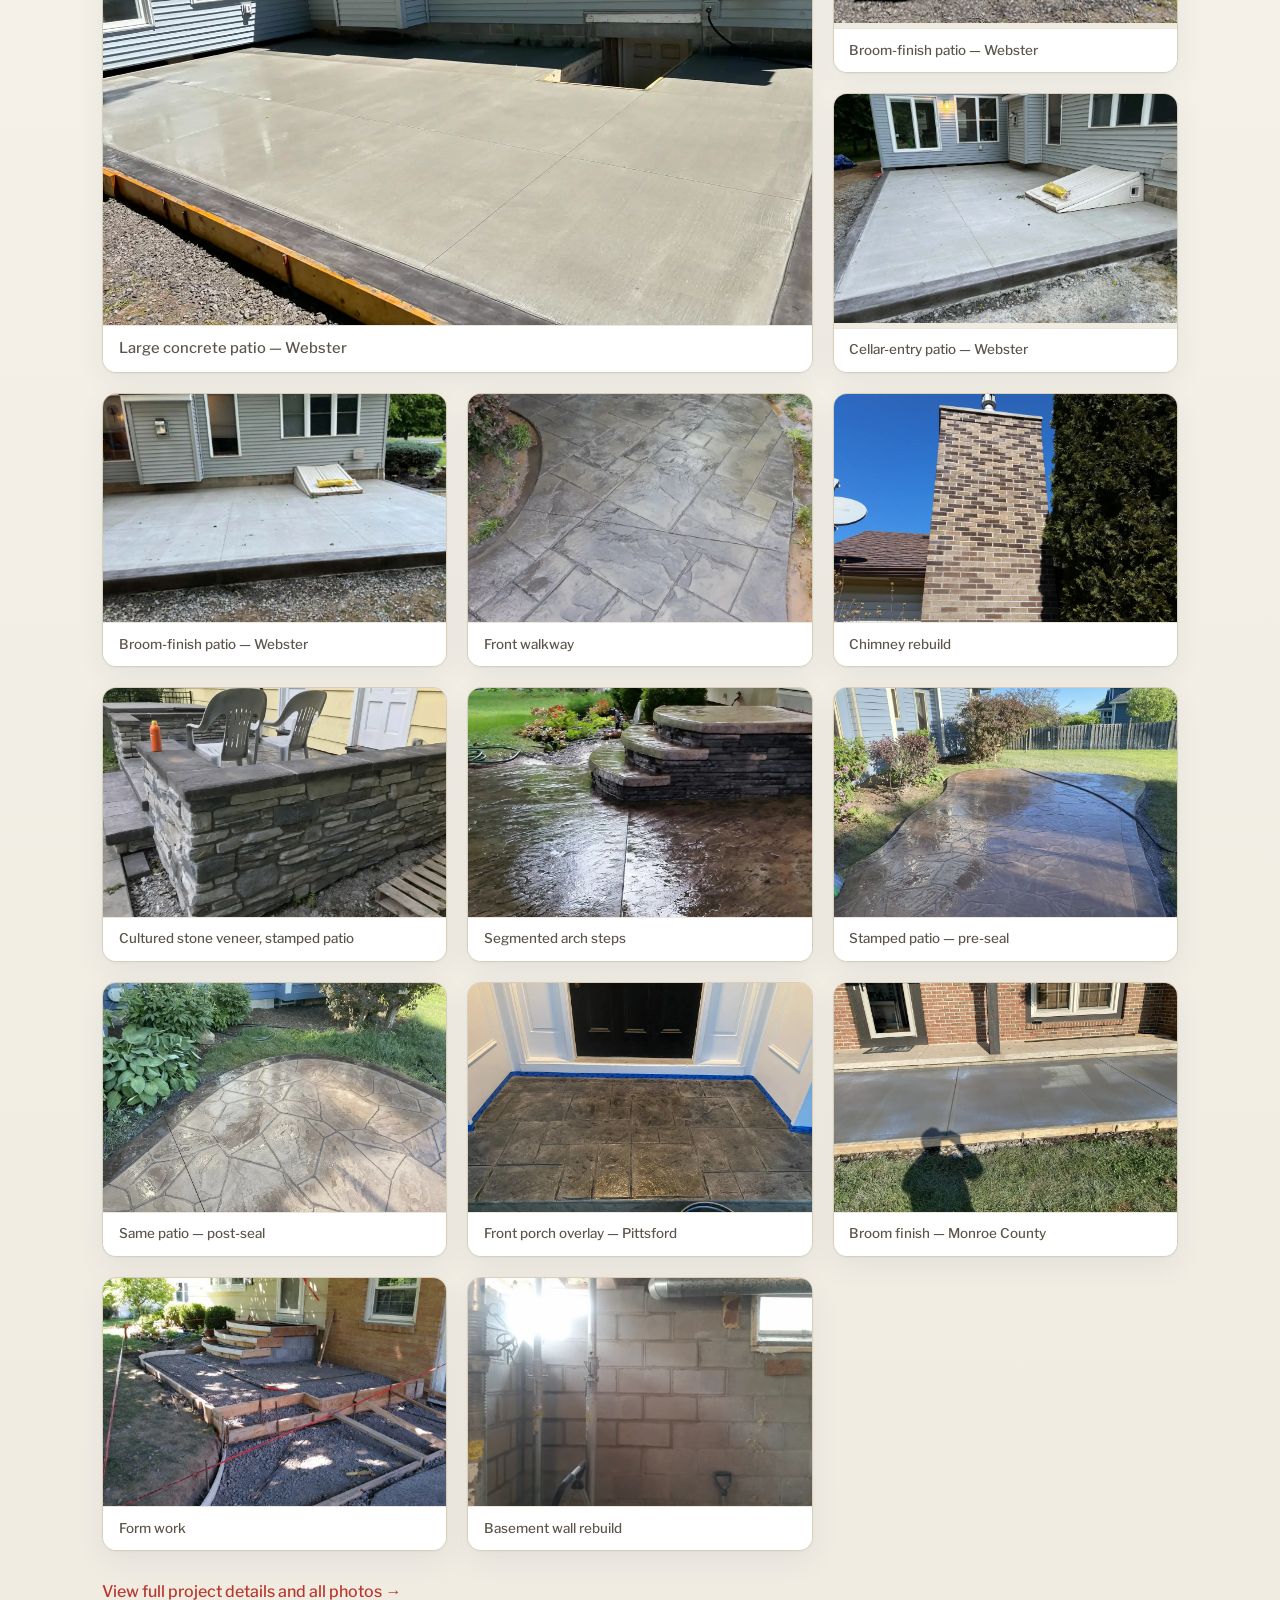
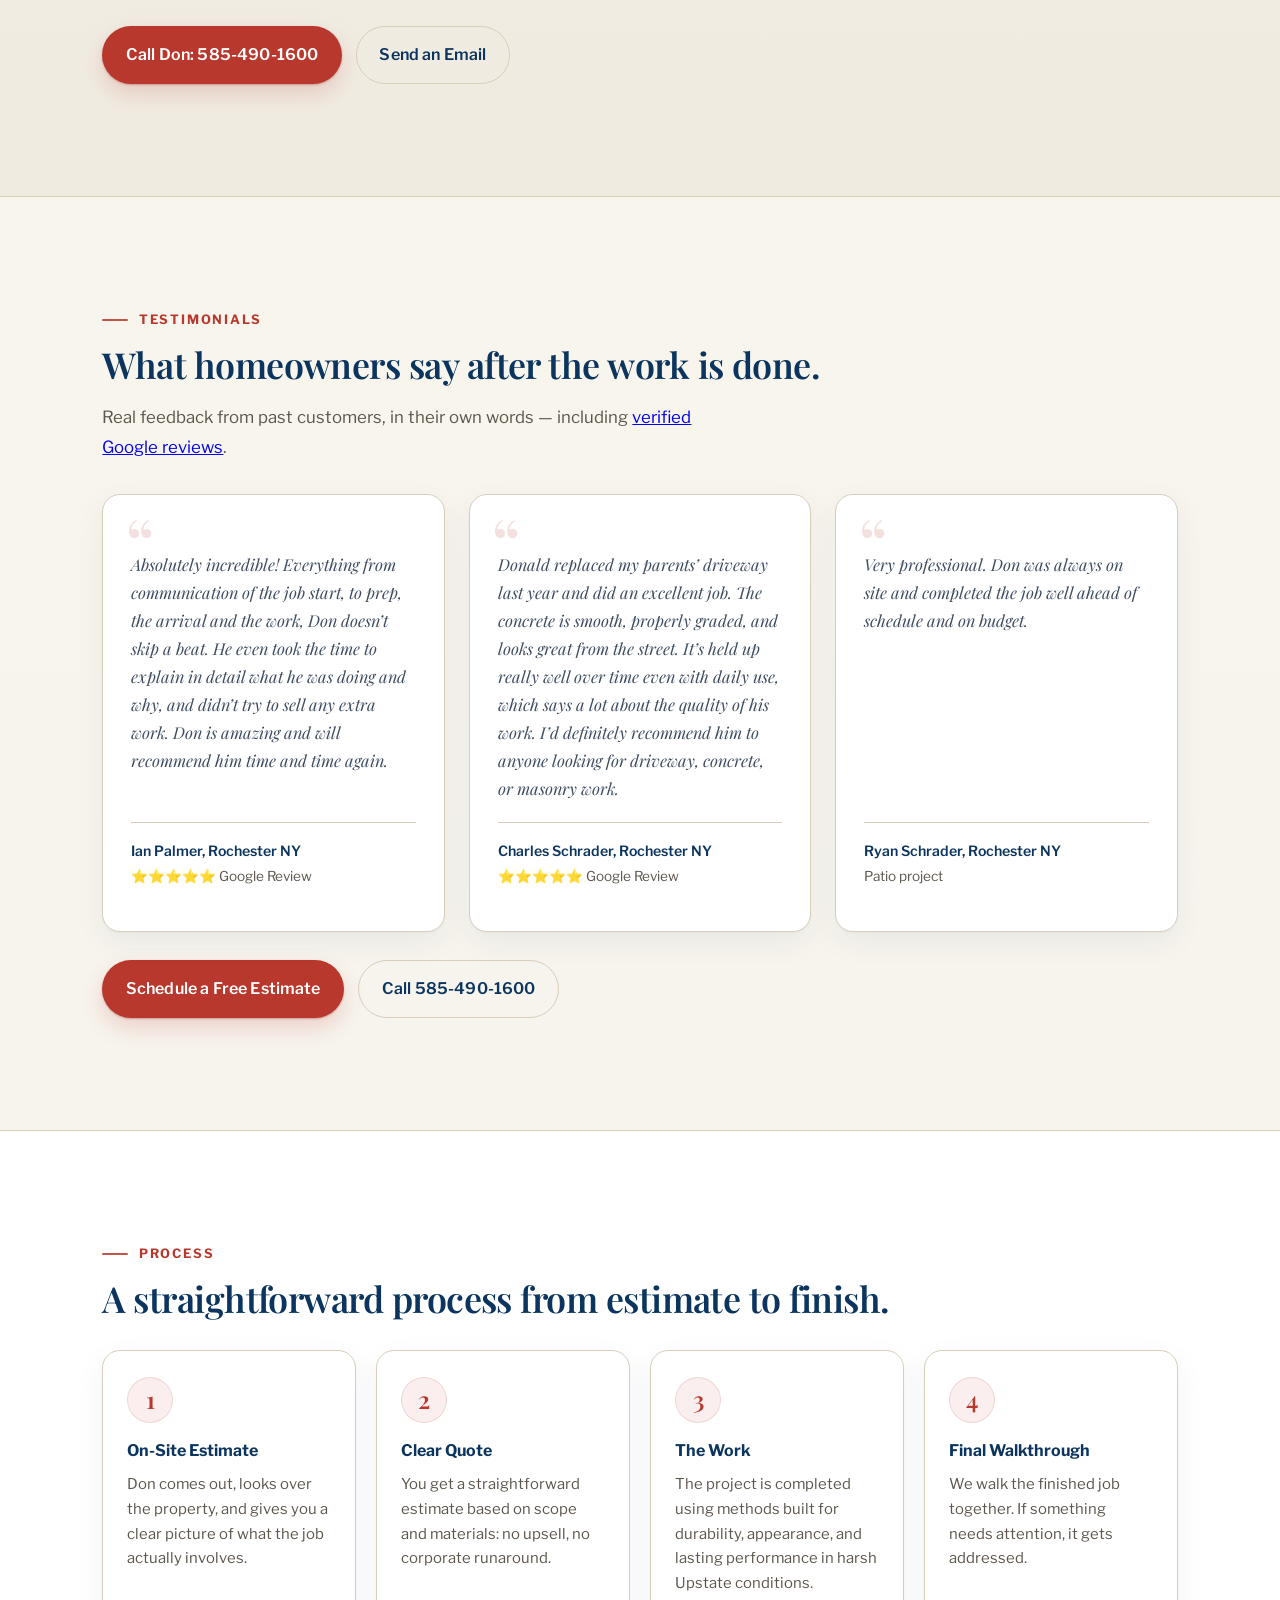
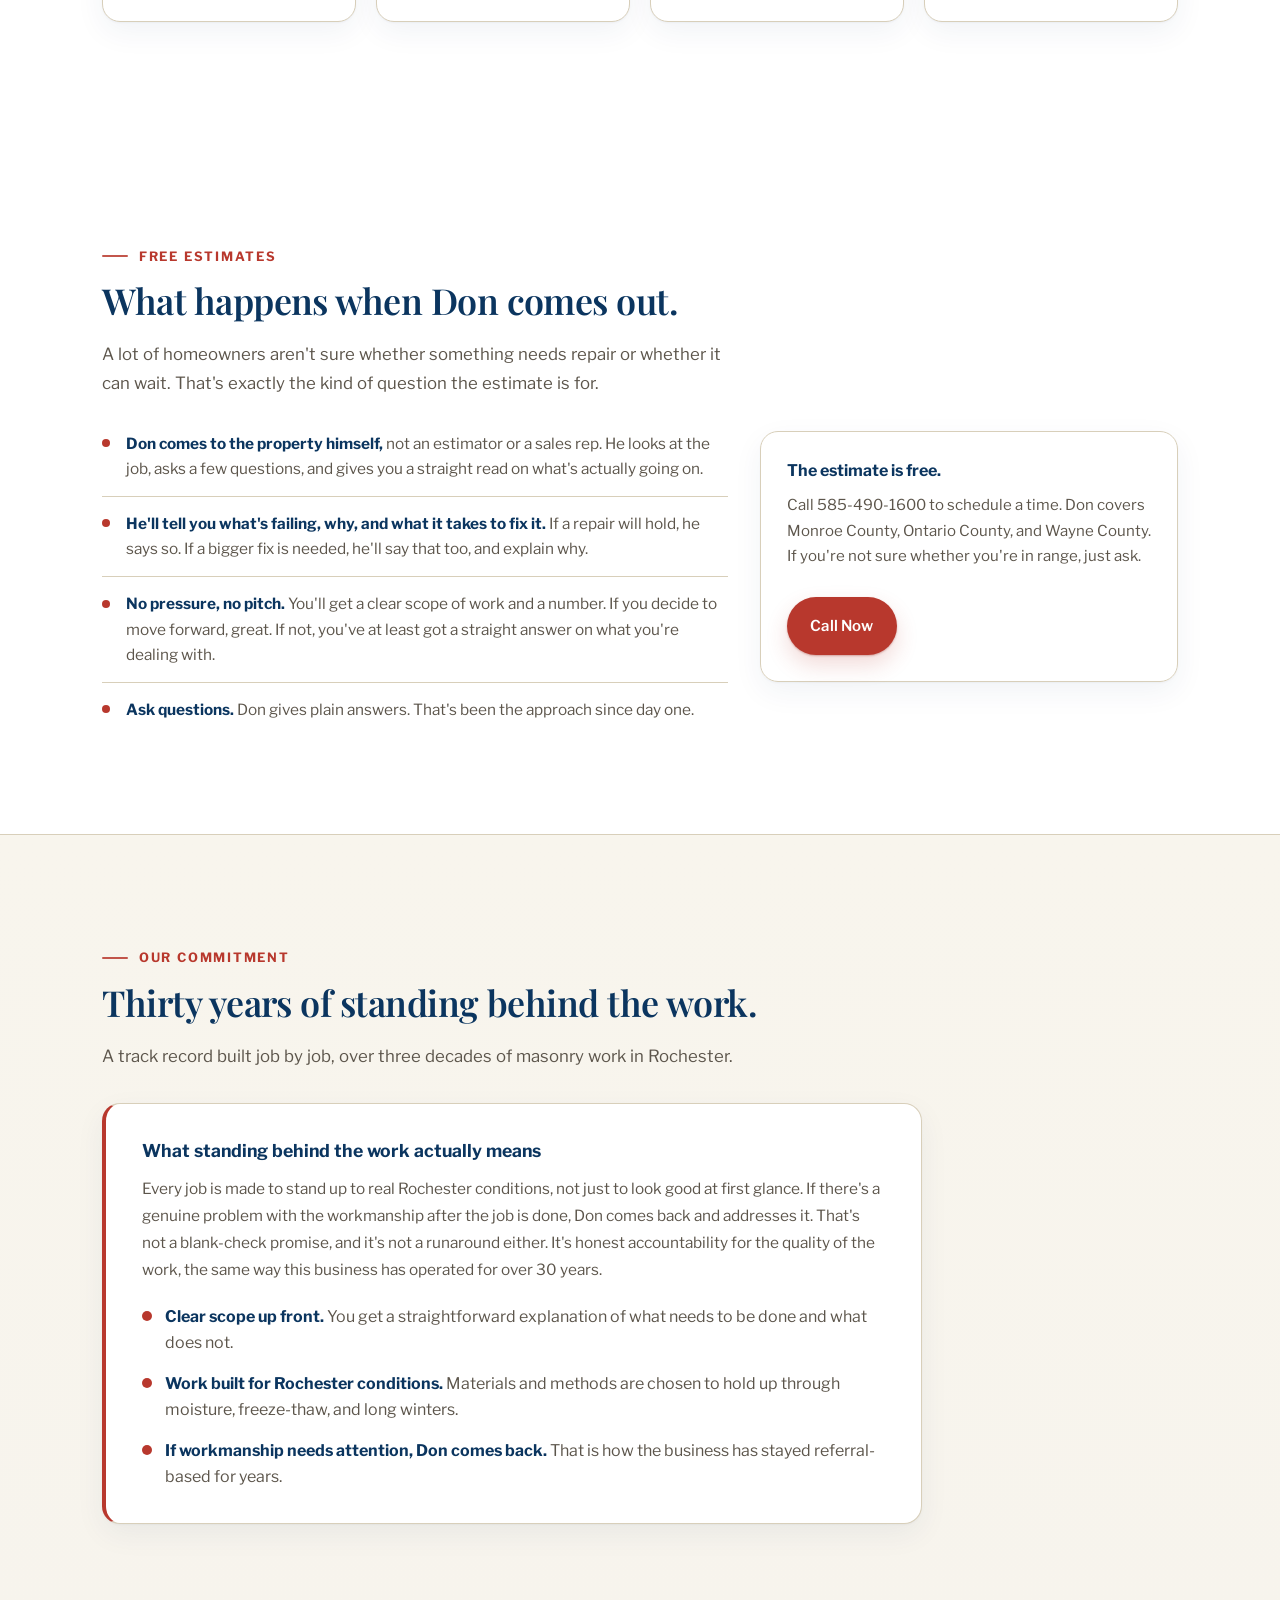
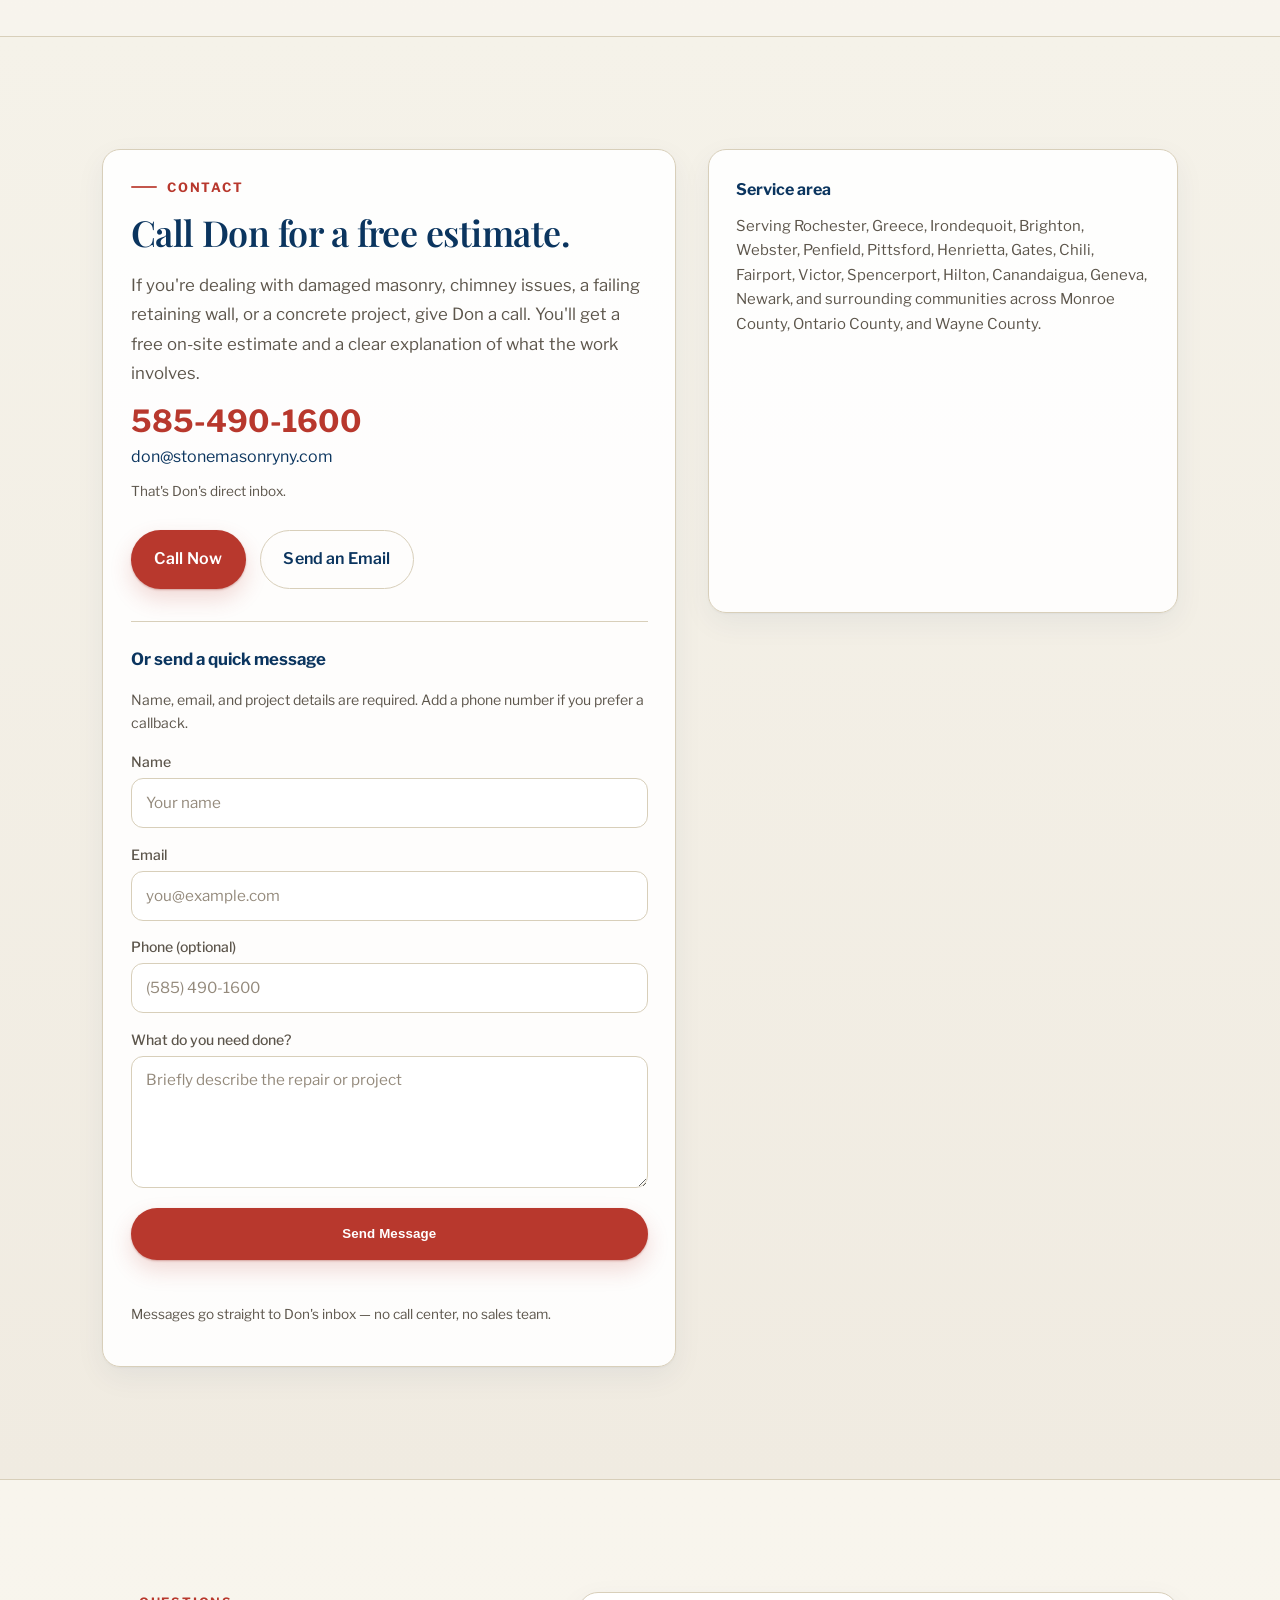
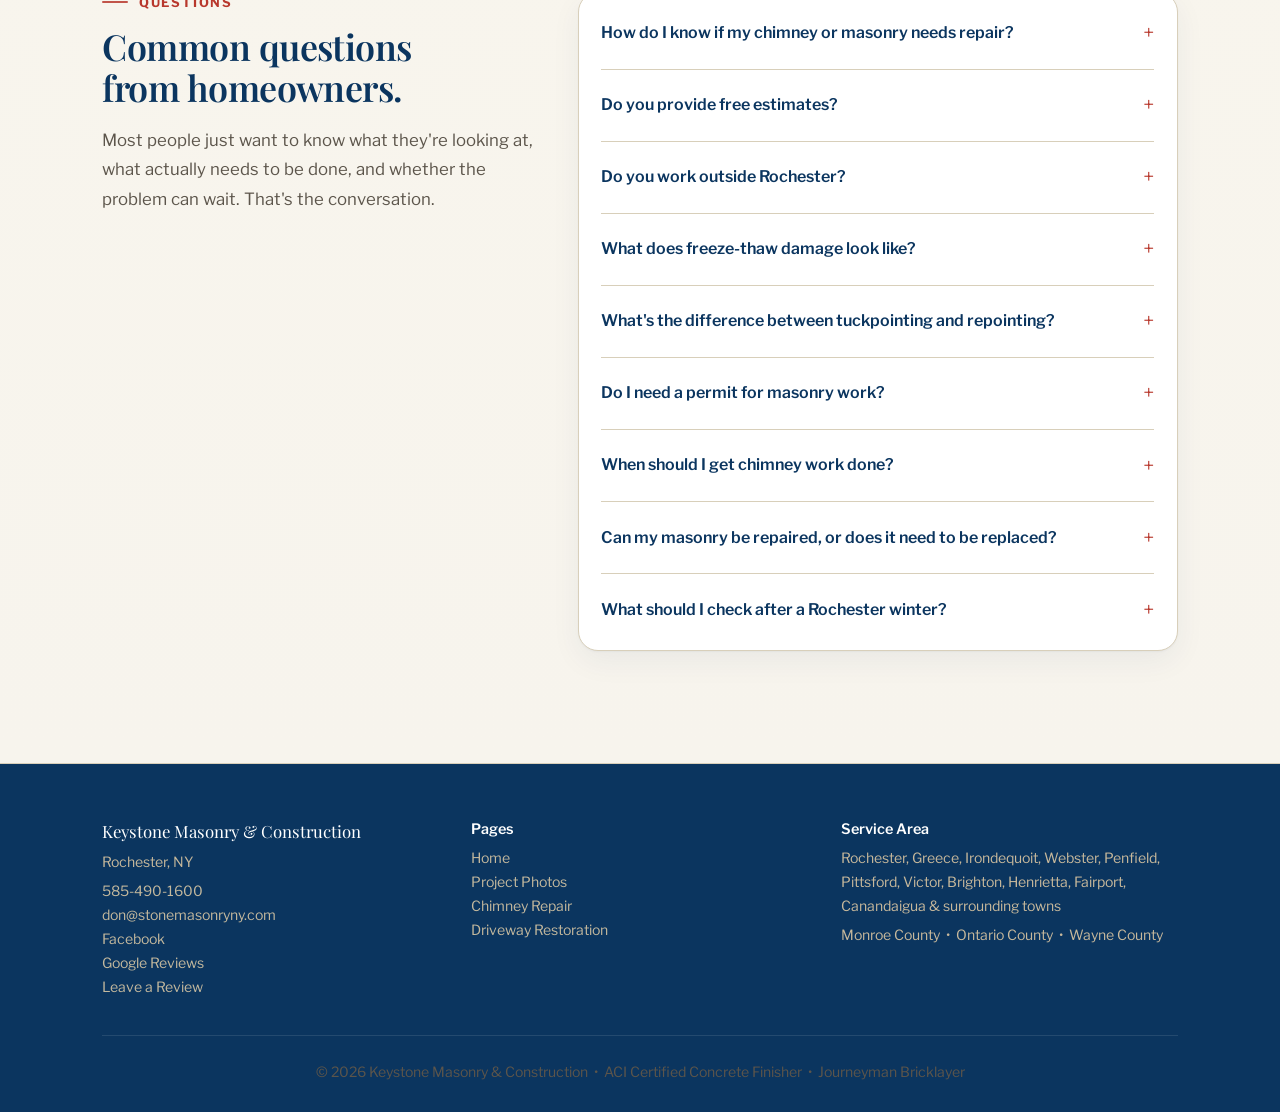
==== commit e1fdb2f0: "Fix contact capture, tracking privacy and gallery accessibility" ====
--- a/index.html
+++ b/index.html
@@ -80,7 +80,33 @@
     "American Concrete Institute Certified Concrete Finisher",
     "Journeyman Bricklayer, Bricklayers and Allied Craftworkers"
   ],
-  "priceRange": "$$"
+  "priceRange": "$$",
+  "review": [
+    {
+      "@type": "Review",
+      "author": {"@type": "Person", "name": "Ryan Schrader"},
+      "reviewRating": {"@type": "Rating", "ratingValue": "5", "bestRating": "5"},
+      "reviewBody": "Very professional. Don was always on site and completed the job well ahead of schedule and on budget."
+    },
+    {
+      "@type": "Review",
+      "author": {"@type": "Person", "name": "Gary Galletto"},
+      "reviewRating": {"@type": "Rating", "ratingValue": "5", "bestRating": "5"},
+      "reviewBody": "He did a professional job and took his time to make sure everything came out right. Did great work."
+    },
+    {
+      "@type": "Review",
+      "author": {"@type": "Person", "name": "Nicholas Tochelli"},
+      "reviewRating": {"@type": "Rating", "ratingValue": "5", "bestRating": "5"},
+      "reviewBody": "Don did outstanding, excellent masonry work."
+    }
+  ],
+  "aggregateRating": {
+    "@type": "AggregateRating",
+    "ratingValue": "5",
+    "reviewCount": "3",
+    "bestRating": "5"
+  }
 }
 </script>
 <script type="application/ld+json">
@@ -161,42 +187,6 @@
       }
     }
   ]
-}
-</script>
-<script type="application/ld+json">
-{
-  "@context": "https://schema.org",
-  "@type": "HomeAndConstructionBusiness",
-  "@id": "https://stonemasonryny.com/#business",
-  "review": [
-    {
-      "@type": "Review",
-      "author": {"@type": "Person", "name": "Ryan Schrader"},
-      "reviewRating": {"@type": "Rating", "ratingValue": "5", "bestRating": "5"},
-      "reviewBody": "Very professional. Don was always on site and completed the job well ahead of schedule and on budget.",
-      "datePublished": "2025-01-01"
-    },
-    {
-      "@type": "Review",
-      "author": {"@type": "Person", "name": "Gary Galletto"},
-      "reviewRating": {"@type": "Rating", "ratingValue": "5", "bestRating": "5"},
-      "reviewBody": "He did a professional job and took his time to make sure everything came out right. Did great work.",
-      "datePublished": "2025-01-01"
-    },
-    {
-      "@type": "Review",
-      "author": {"@type": "Person", "name": "Nicholas Tochelli"},
-      "reviewRating": {"@type": "Rating", "ratingValue": "5", "bestRating": "5"},
-      "reviewBody": "Don did outstanding, excellent masonry work.",
-      "datePublished": "2025-01-01"
-    }
-  ],
-  "aggregateRating": {
-    "@type": "AggregateRating",
-    "ratingValue": "5",
-    "reviewCount": "3",
-    "bestRating": "5"
-  }
 }
 </script>
 <link rel="preconnect" href="https://fonts.googleapis.com" />
@@ -1806,11 +1796,13 @@
       </div>
       <form class="quote-form" id="quote-form" aria-label="Request a free estimate" action="https://formspree.io/f/xqeggkdb" method="POST">
         <h3>Or send a quick message</h3>
-        <p class="quote-form-help" id="qf-help">Name and project details are required. Add a phone number if you want a callback instead of email.</p>
+        <p class="quote-form-help" id="qf-help">Name, email, and project details are required. Add a phone number if you prefer a callback.</p>
         <input type="hidden" name="_subject" value="New estimate request from Keystone website" />
         <label for="qf-name">Name</label>
         <input type="text" id="qf-name" name="name" required autocomplete="name" enterkeyhint="next" placeholder="Your name" />
-        <label for="qf-phone">Phone</label>
+        <label for="qf-email">Email</label>
+        <input type="email" id="qf-email" name="email" required autocomplete="email" inputmode="email" placeholder="you@example.com" />
+        <label for="qf-phone">Phone (optional)</label>
         <input type="tel" id="qf-phone" name="phone" autocomplete="tel" inputmode="tel" enterkeyhint="next" placeholder="(585) 490-1600" />
         <label for="qf-message">What do you need done?</label>
         <textarea id="qf-message" name="message" rows="3" required enterkeyhint="send" placeholder="Briefly describe the repair or project"></textarea>
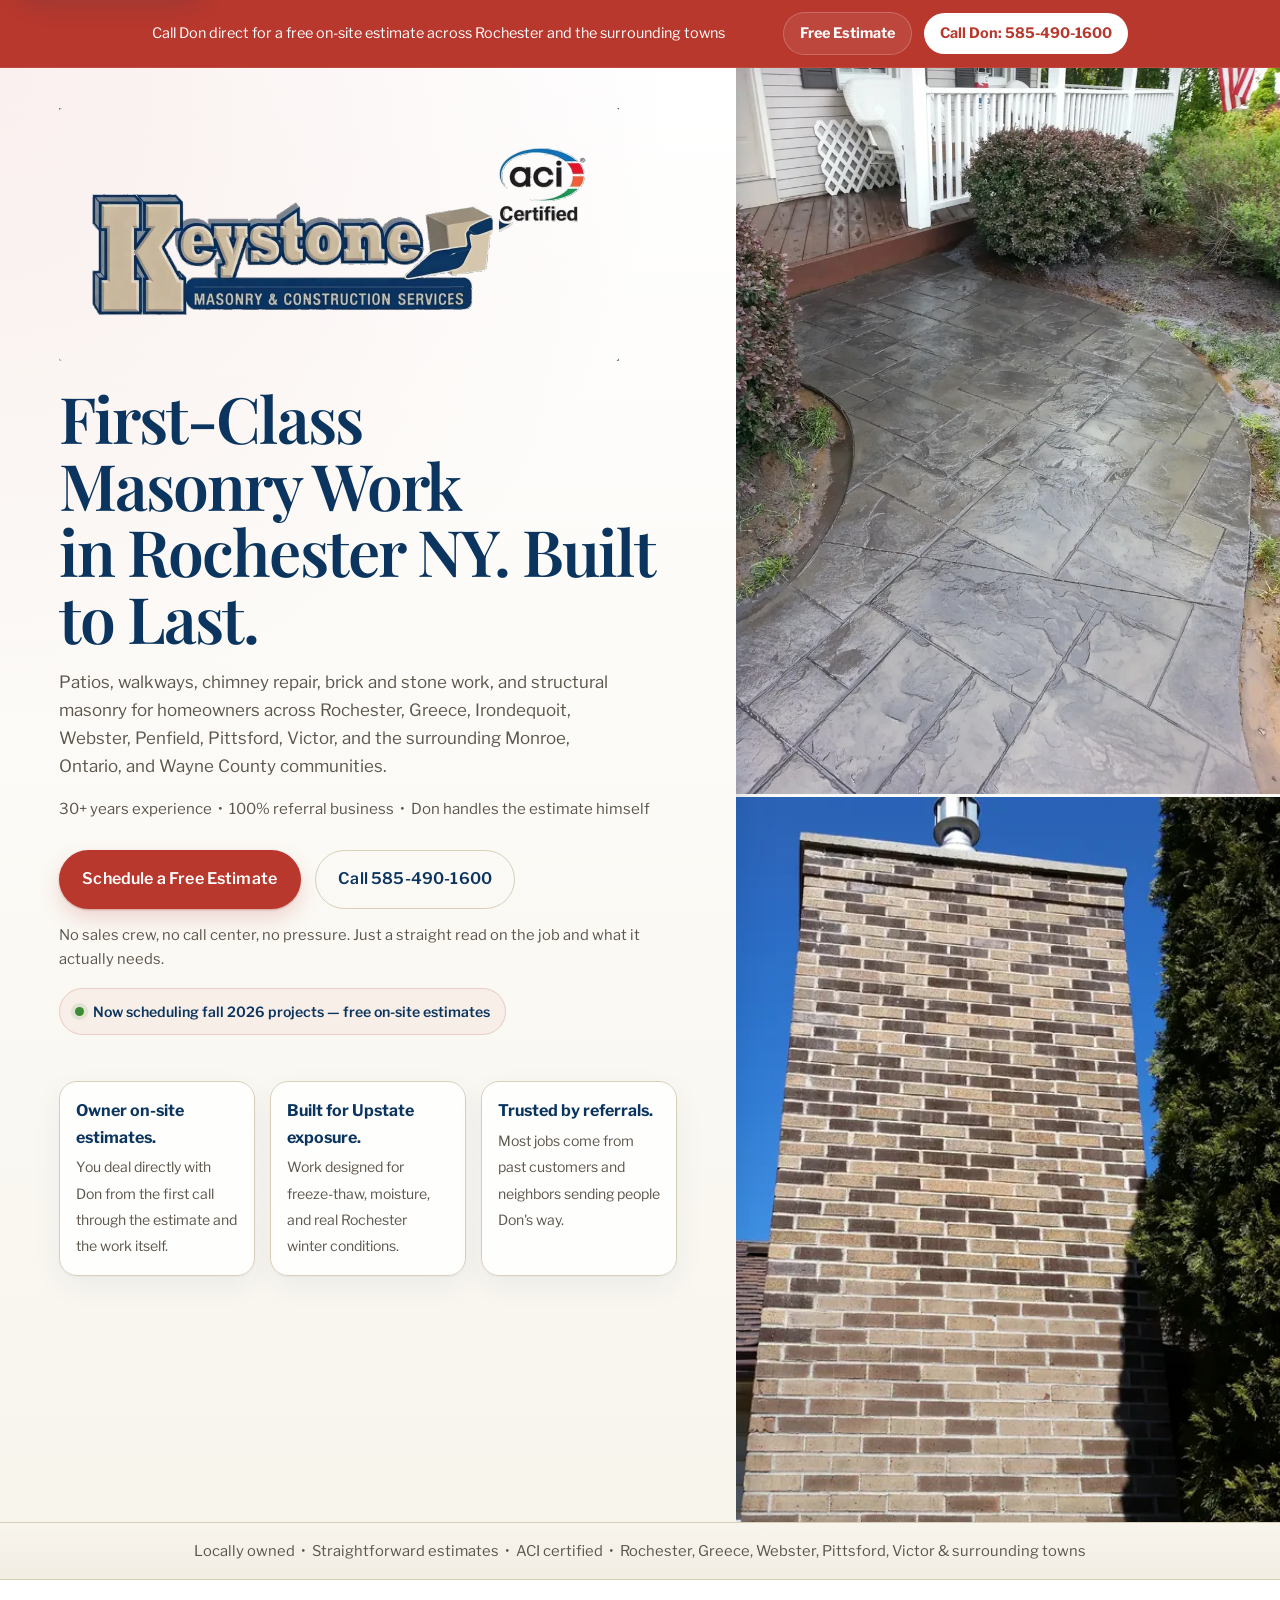
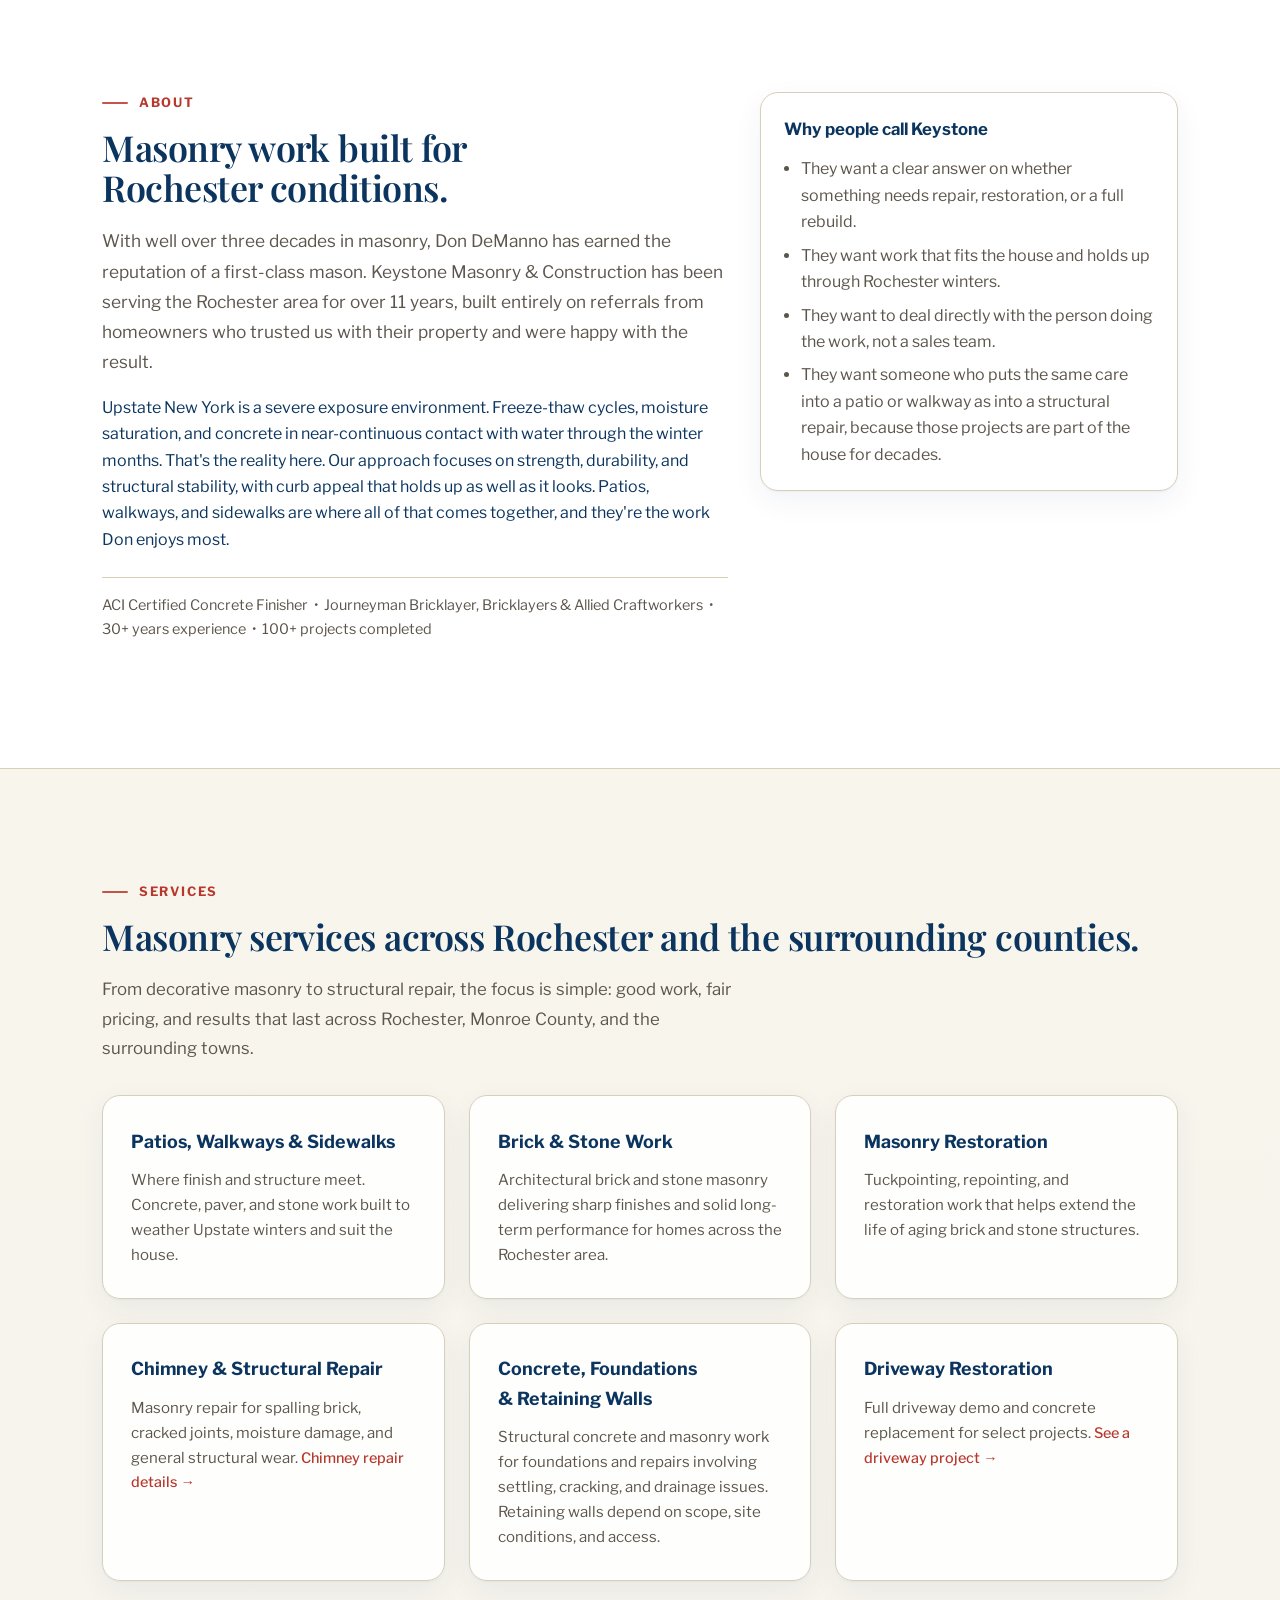
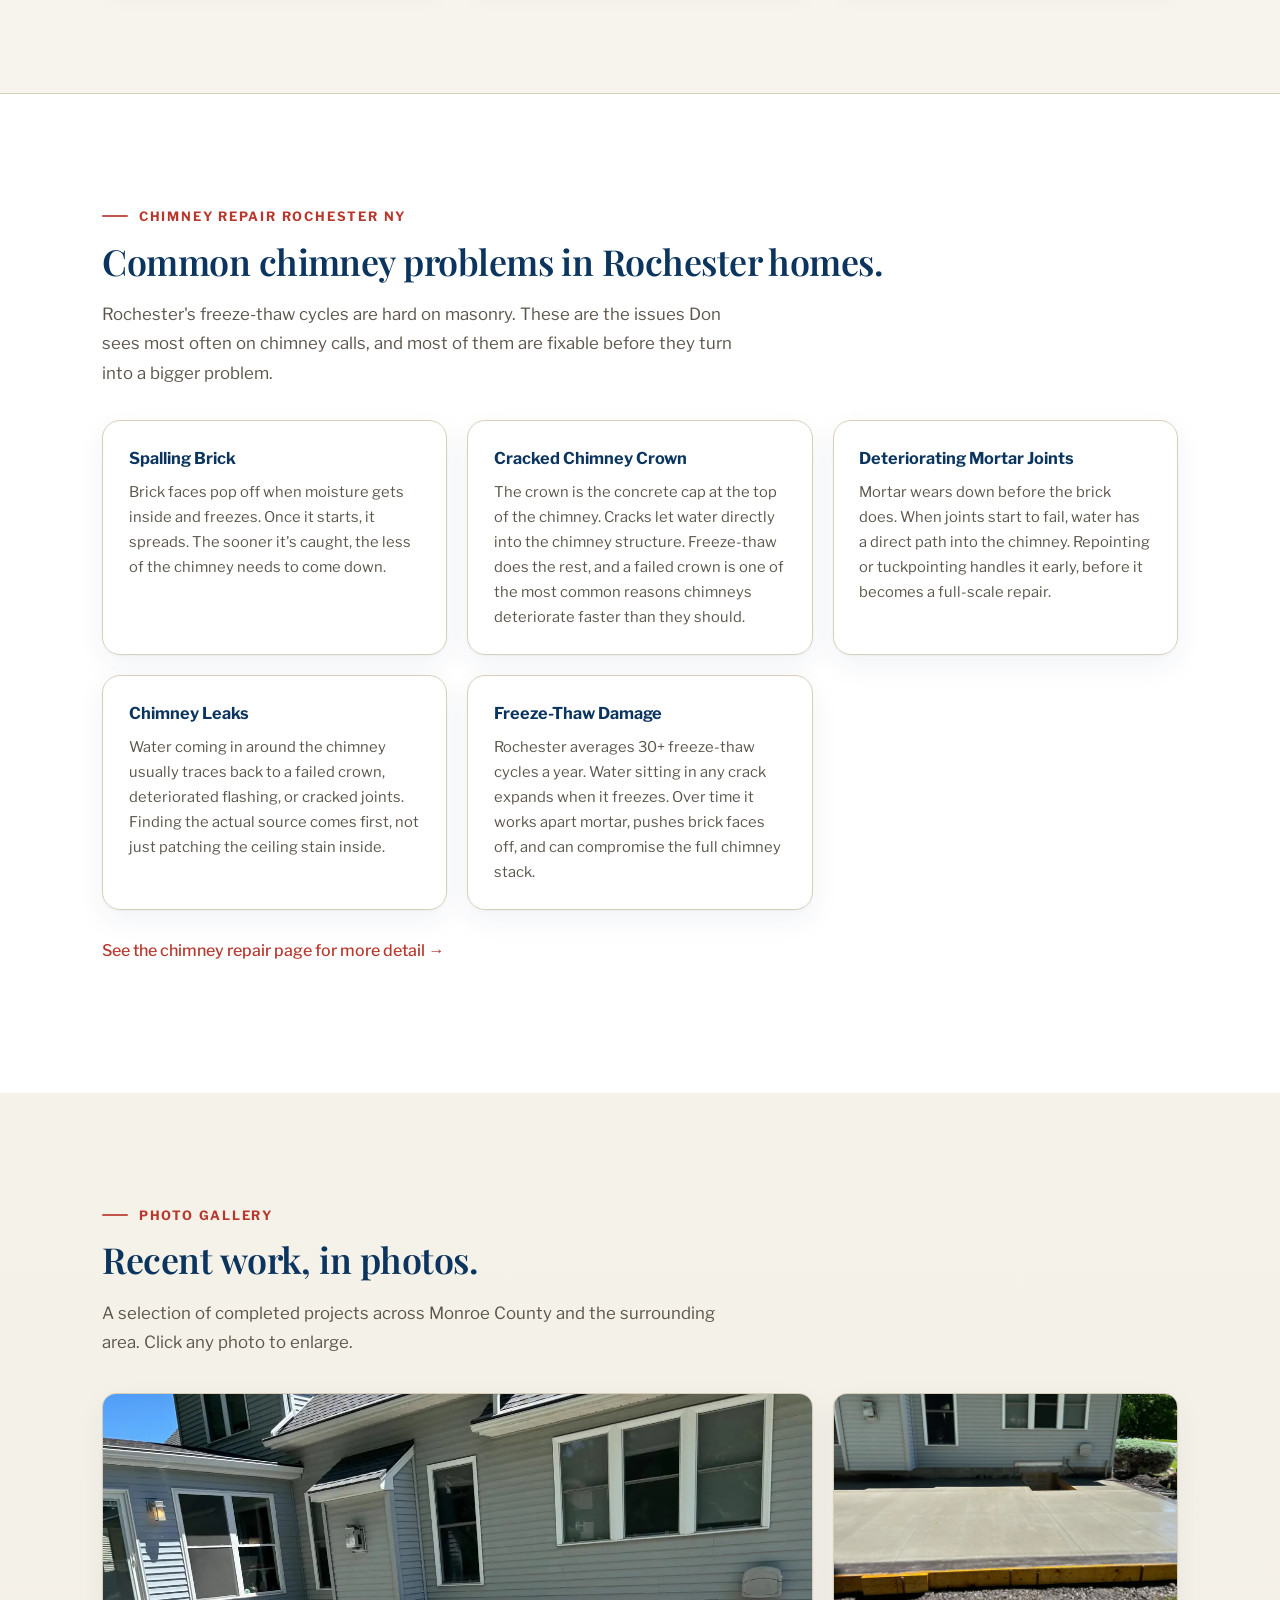
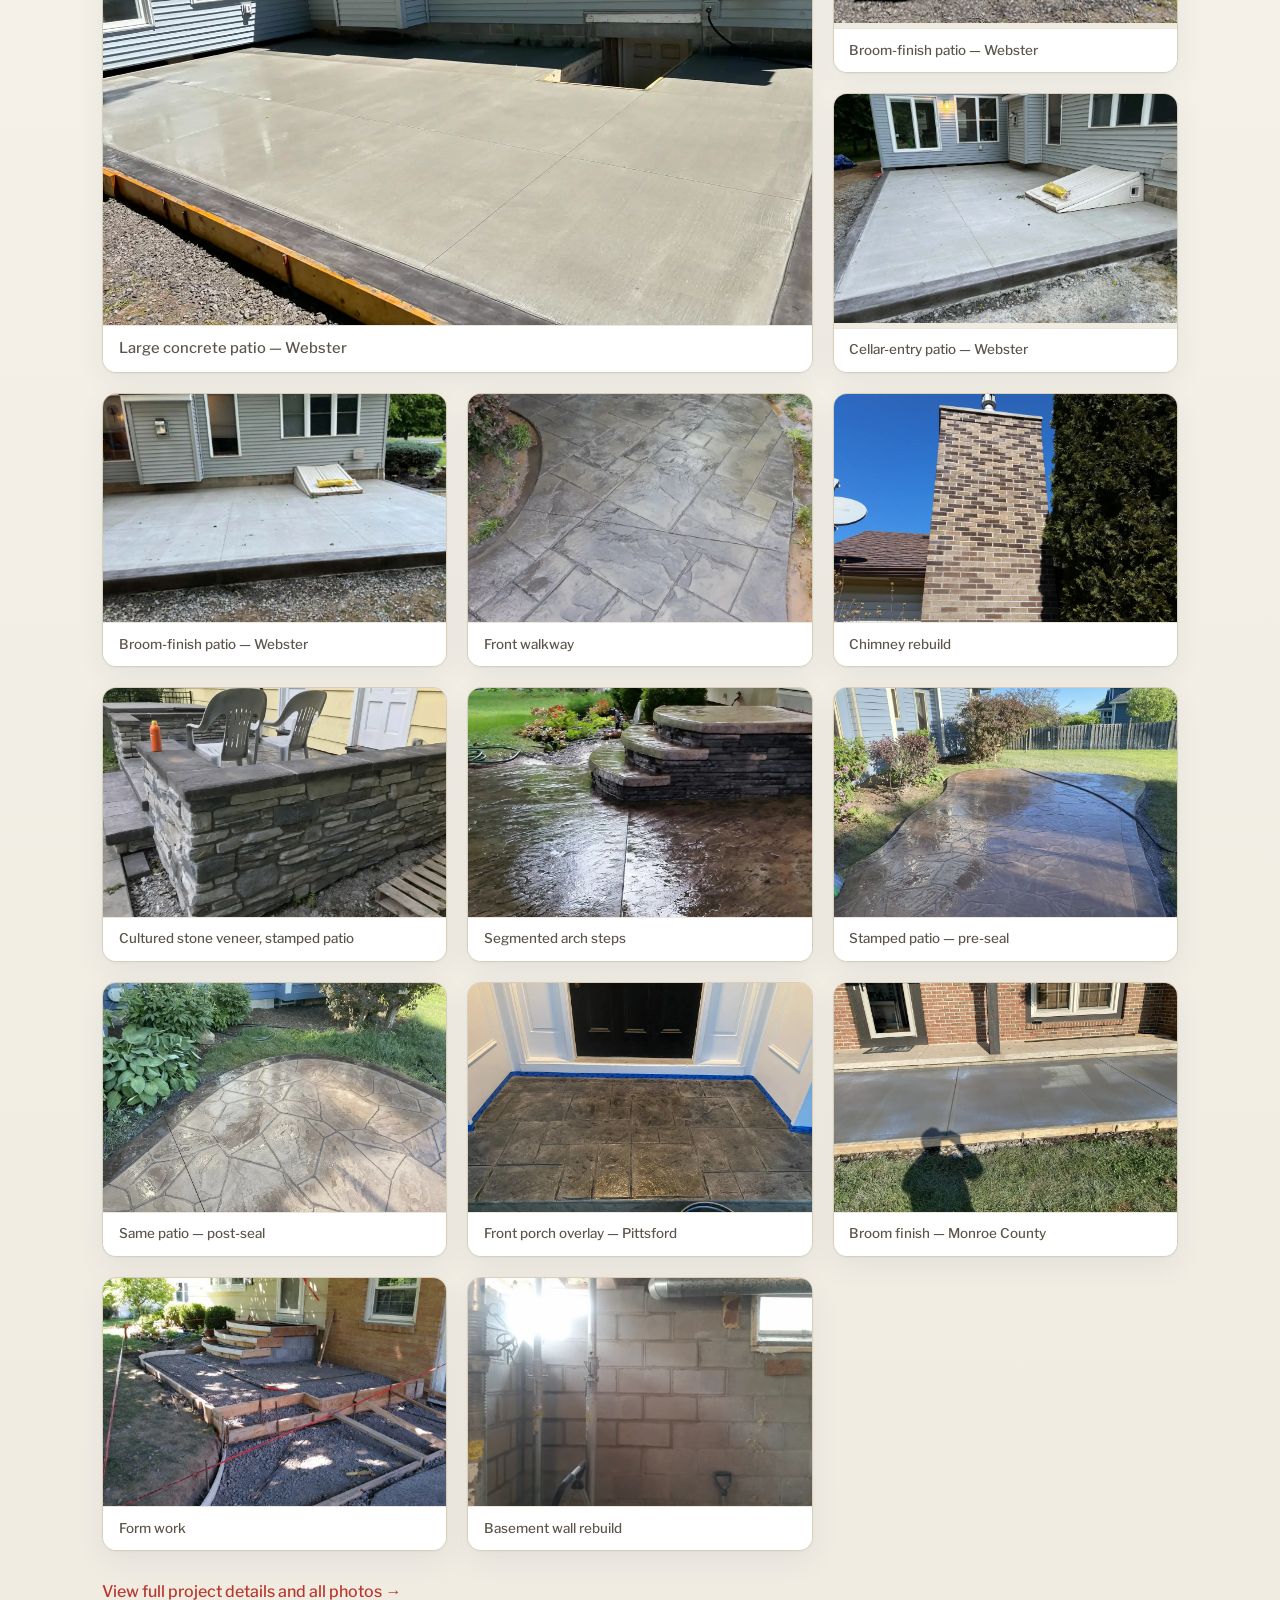
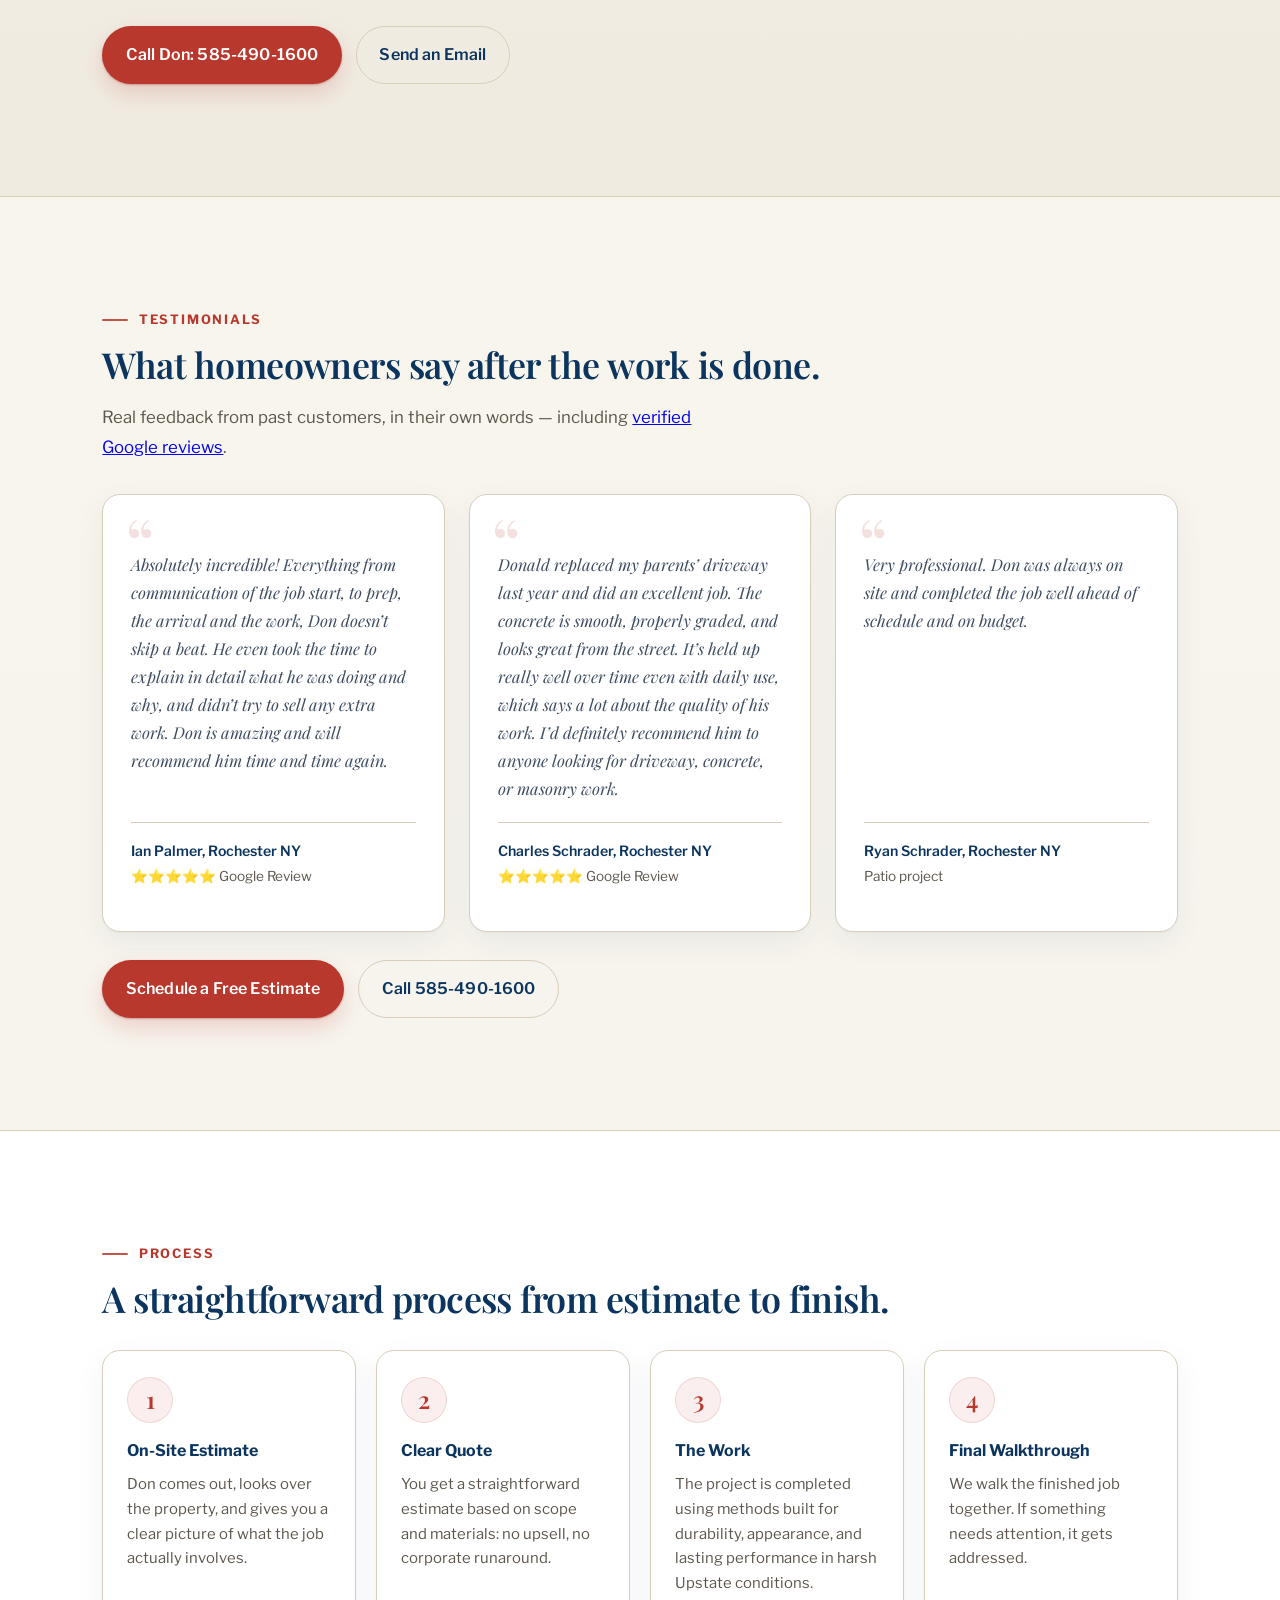
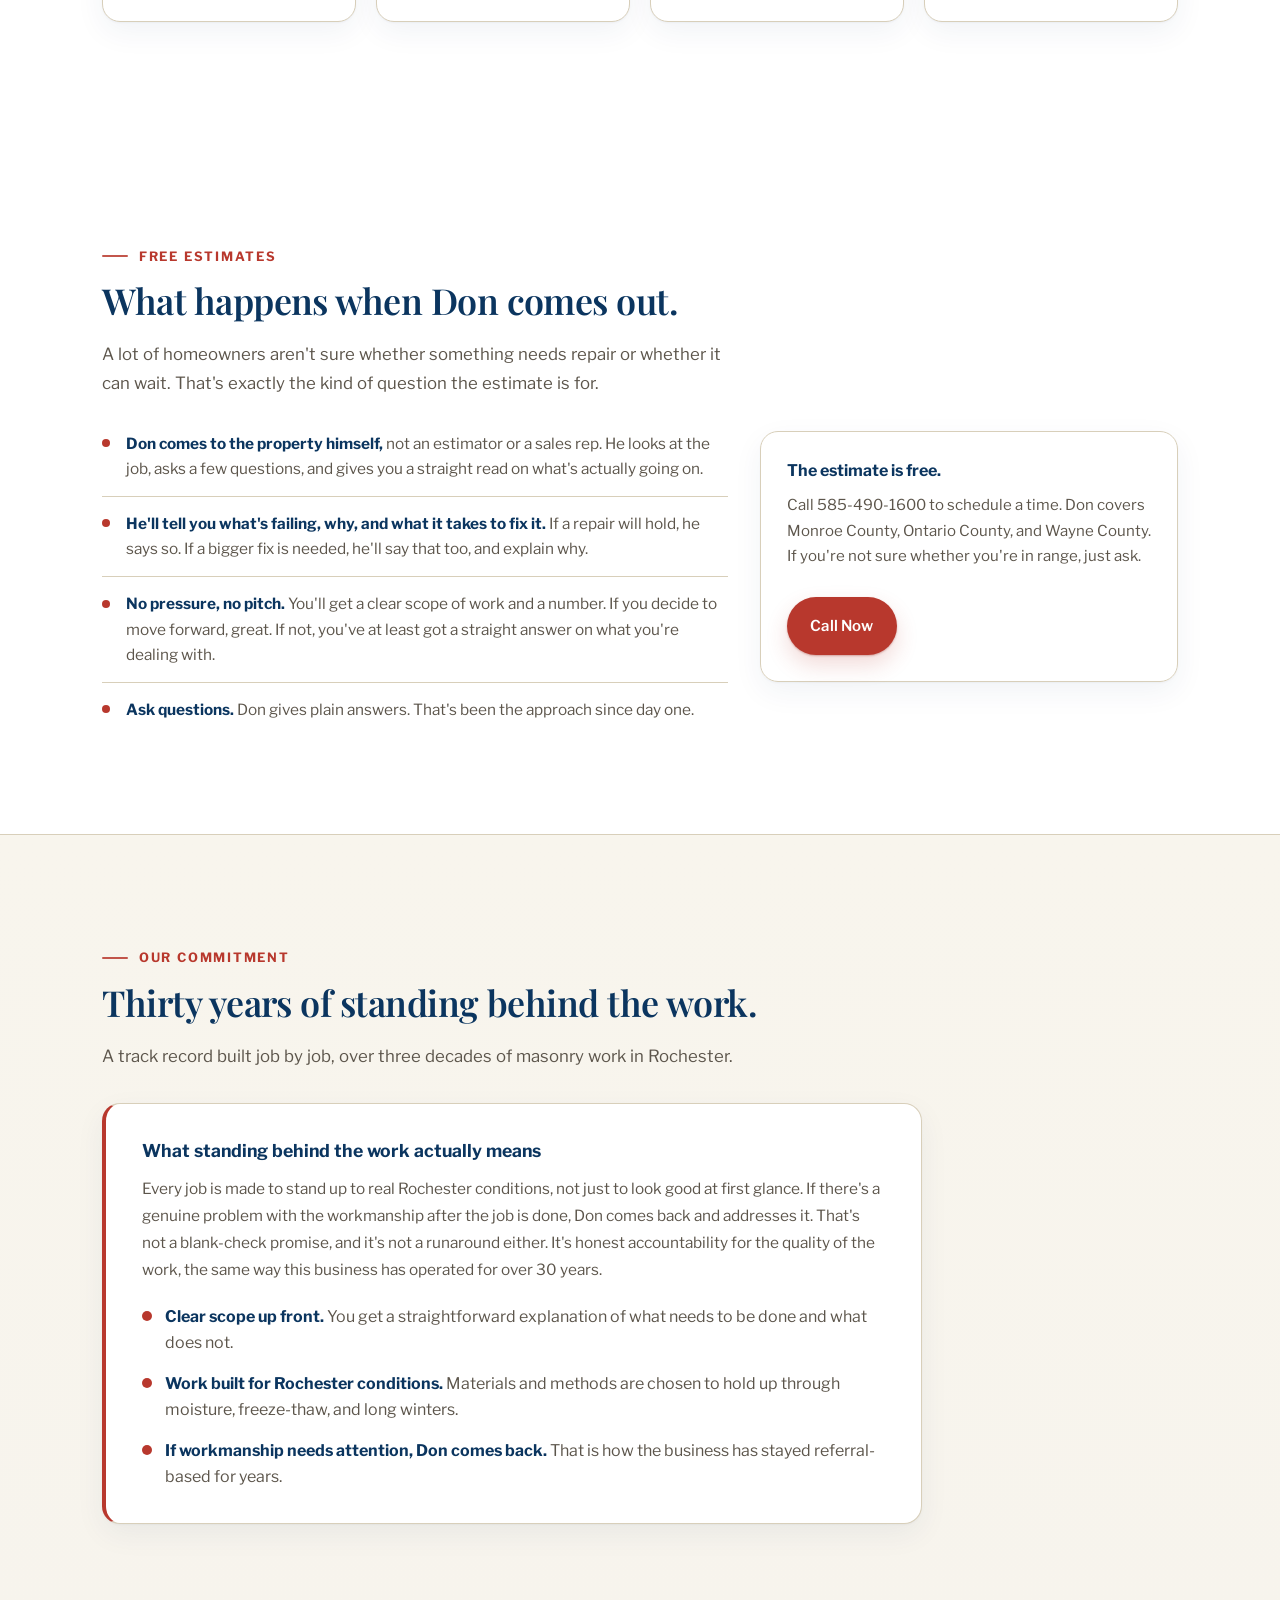
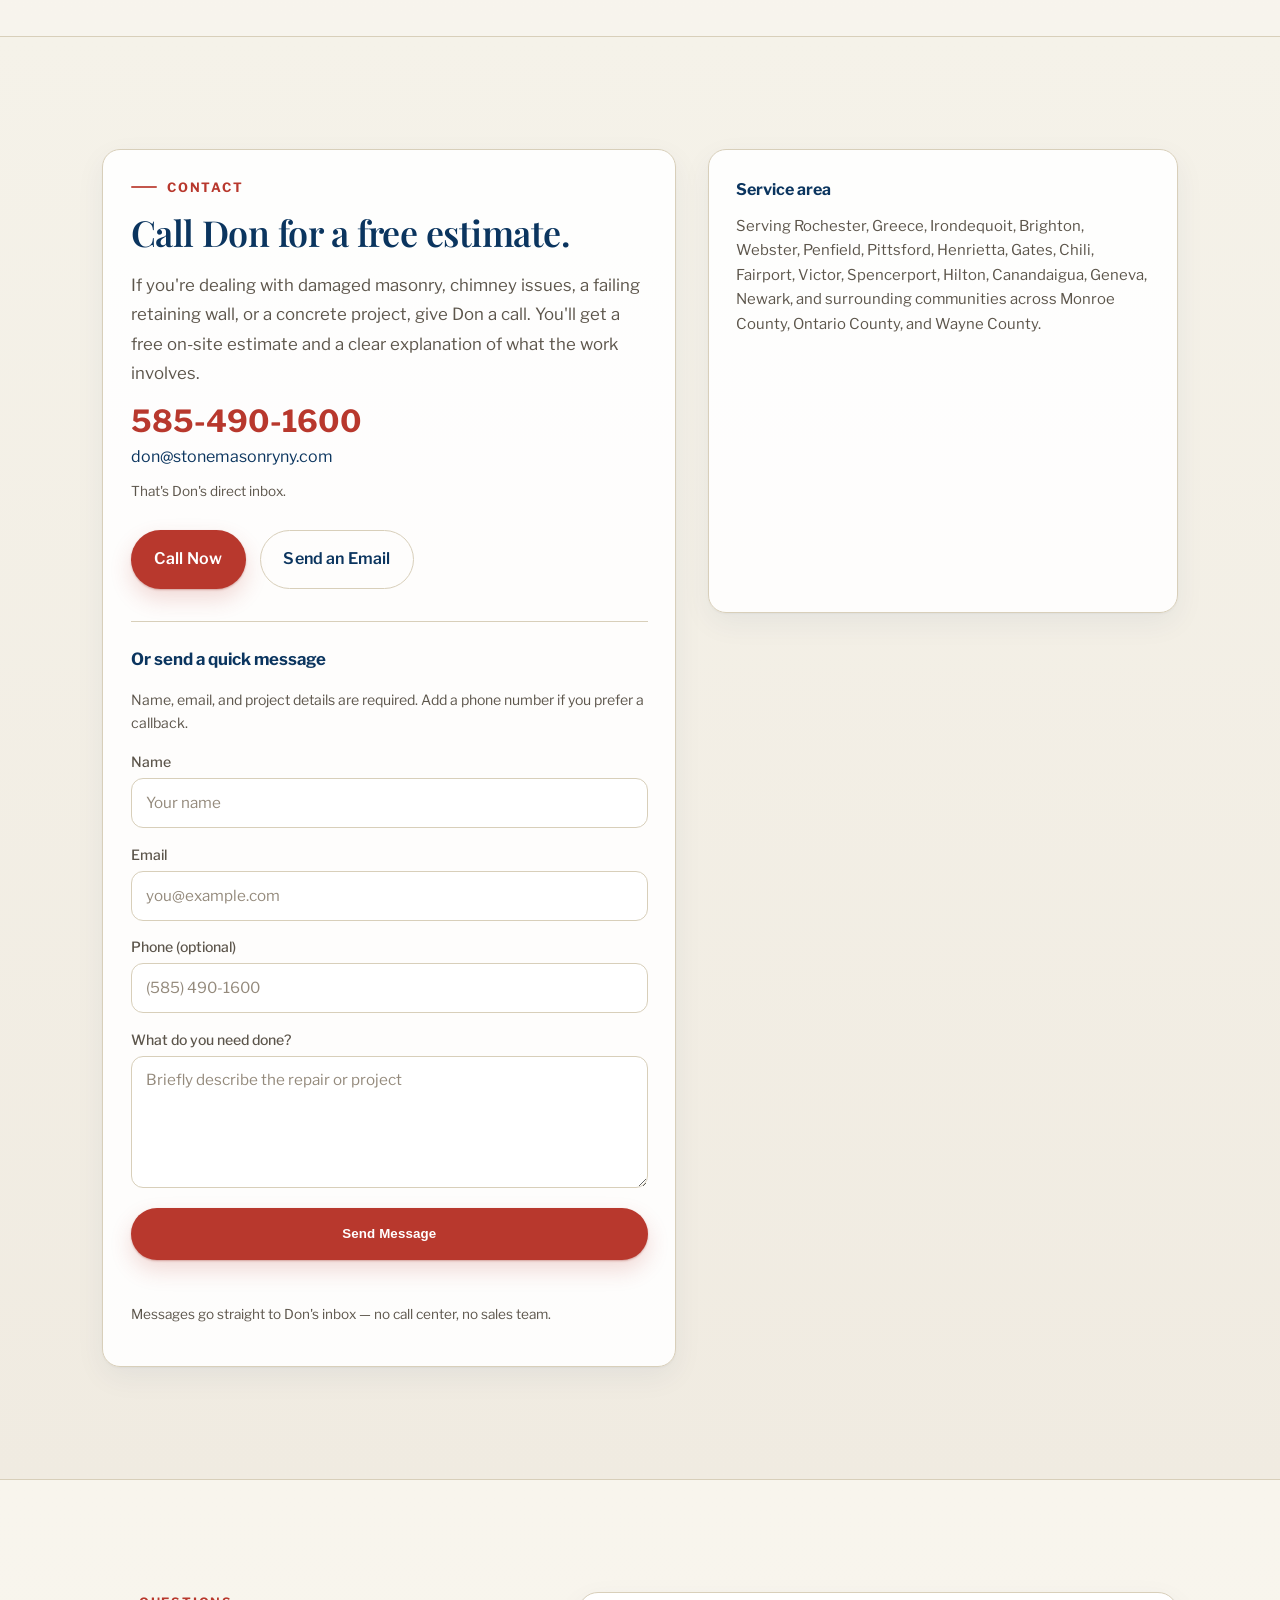
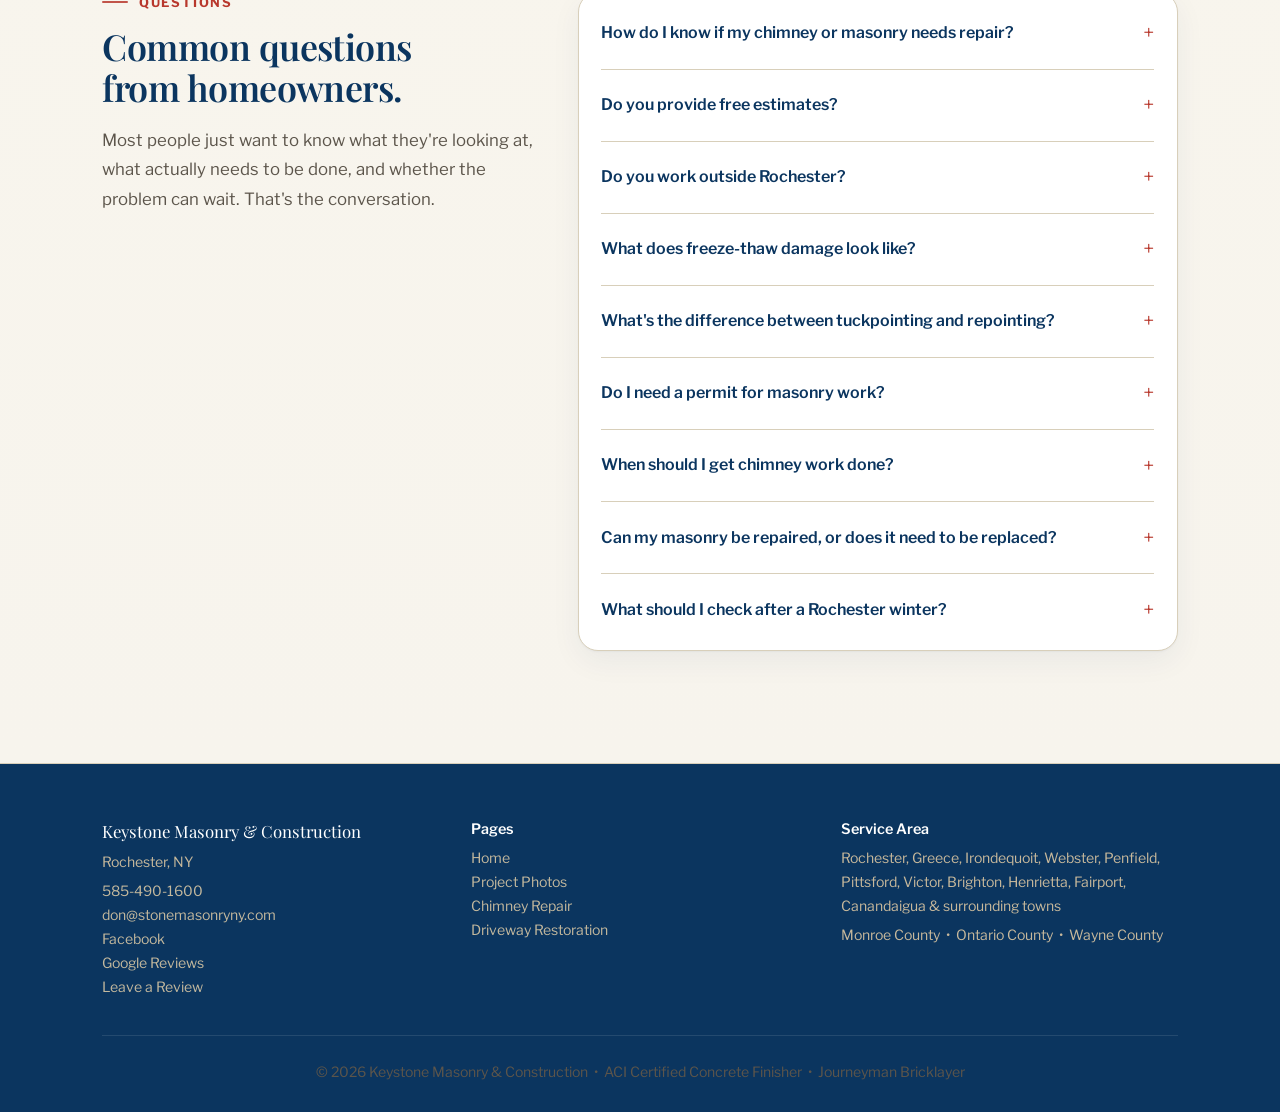
==== commit 6f6069ef: "Update fall 2026 scheduling banner" ====
--- a/index.html
+++ b/index.html
@@ -1291,7 +1291,7 @@
         <a class="btn btn--secondary" href="tel:+15854901600">Call 585-490-1600</a>
       </div>
       <p class="hero__cta-note">No sales crew, no call center, no pressure. Just a straight read on the job and what it actually needs.</p>
-      <p class="hero__availability"><span class="hero__availability-dot" aria-hidden="true"></span>Now scheduling summer &amp; fall 2026 projects — free on-site estimates</p>
+      <p class="hero__availability"><span class="hero__availability-dot" aria-hidden="true"></span>Now scheduling fall 2026 projects — free on-site estimates</p>
       <div class="hero__proof" aria-label="Business highlights">
         <div class="proof-card">
           <strong>Owner on-site estimates.</strong>
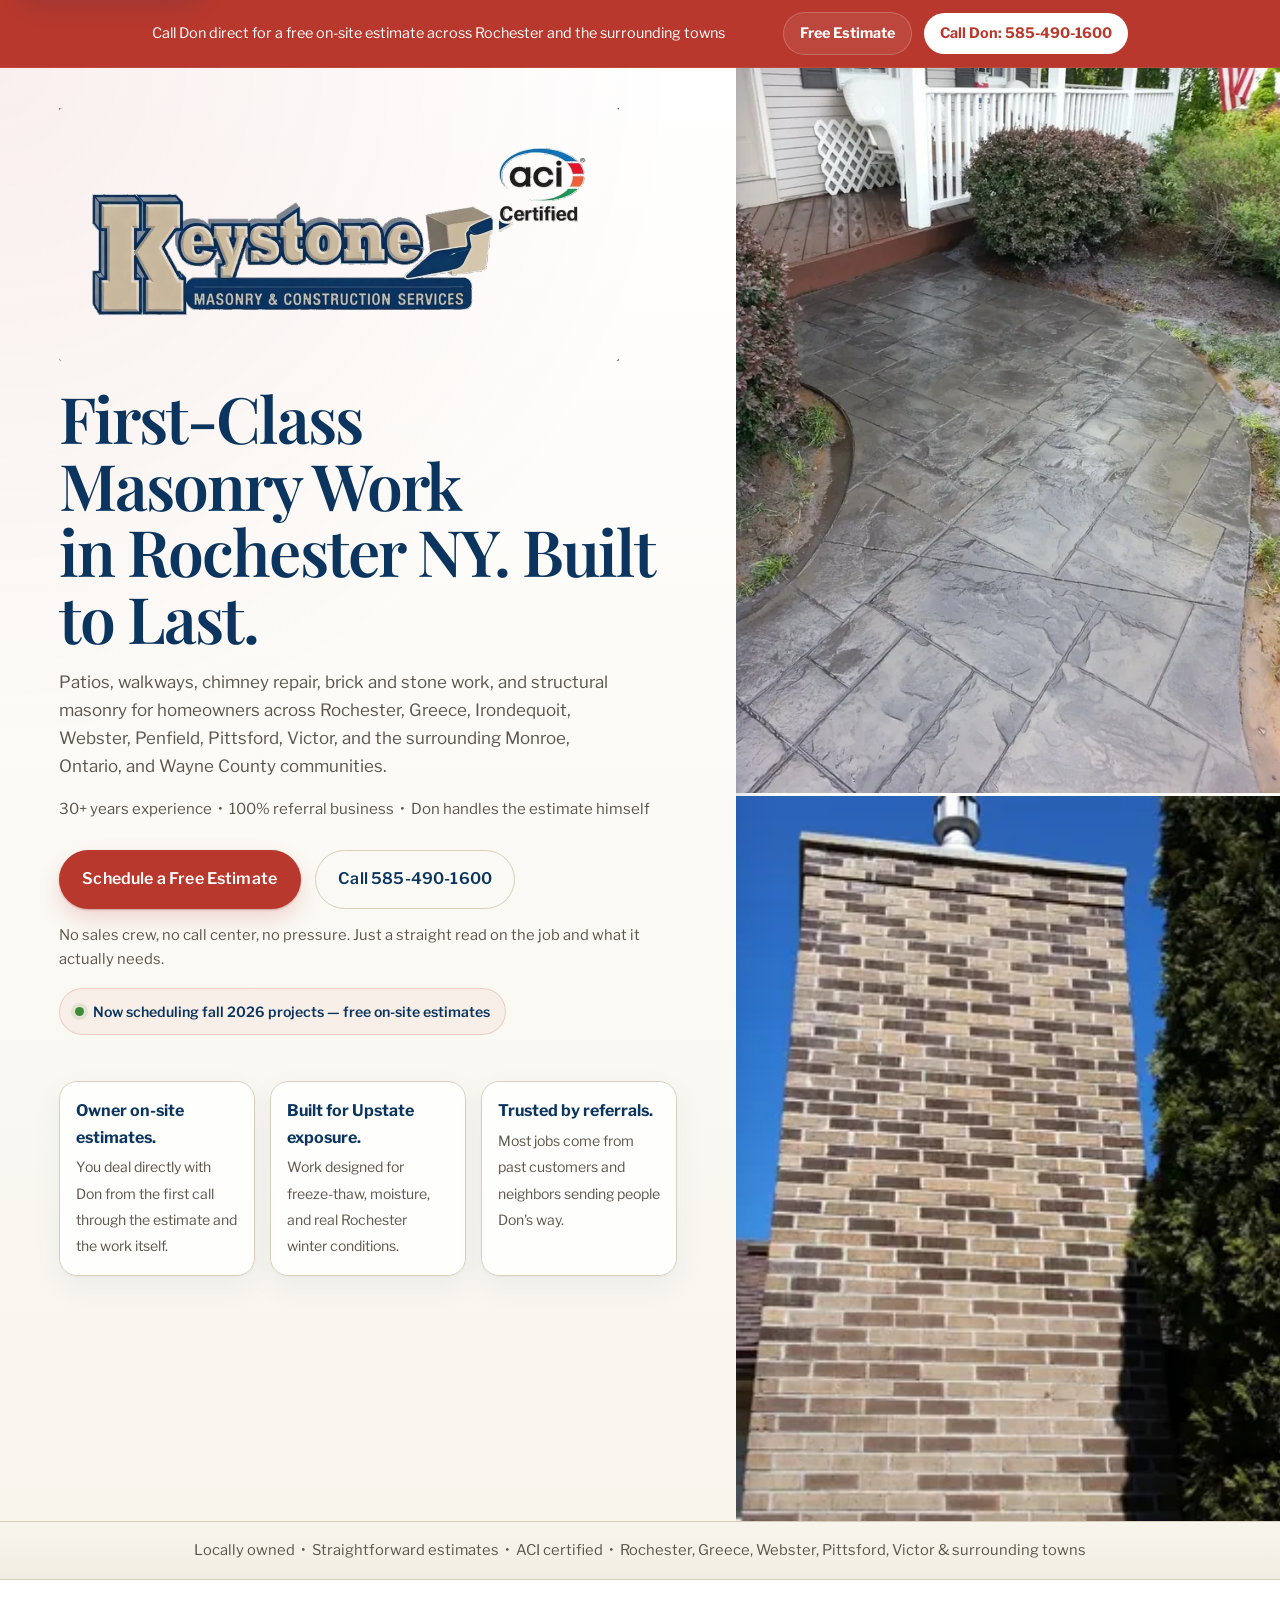
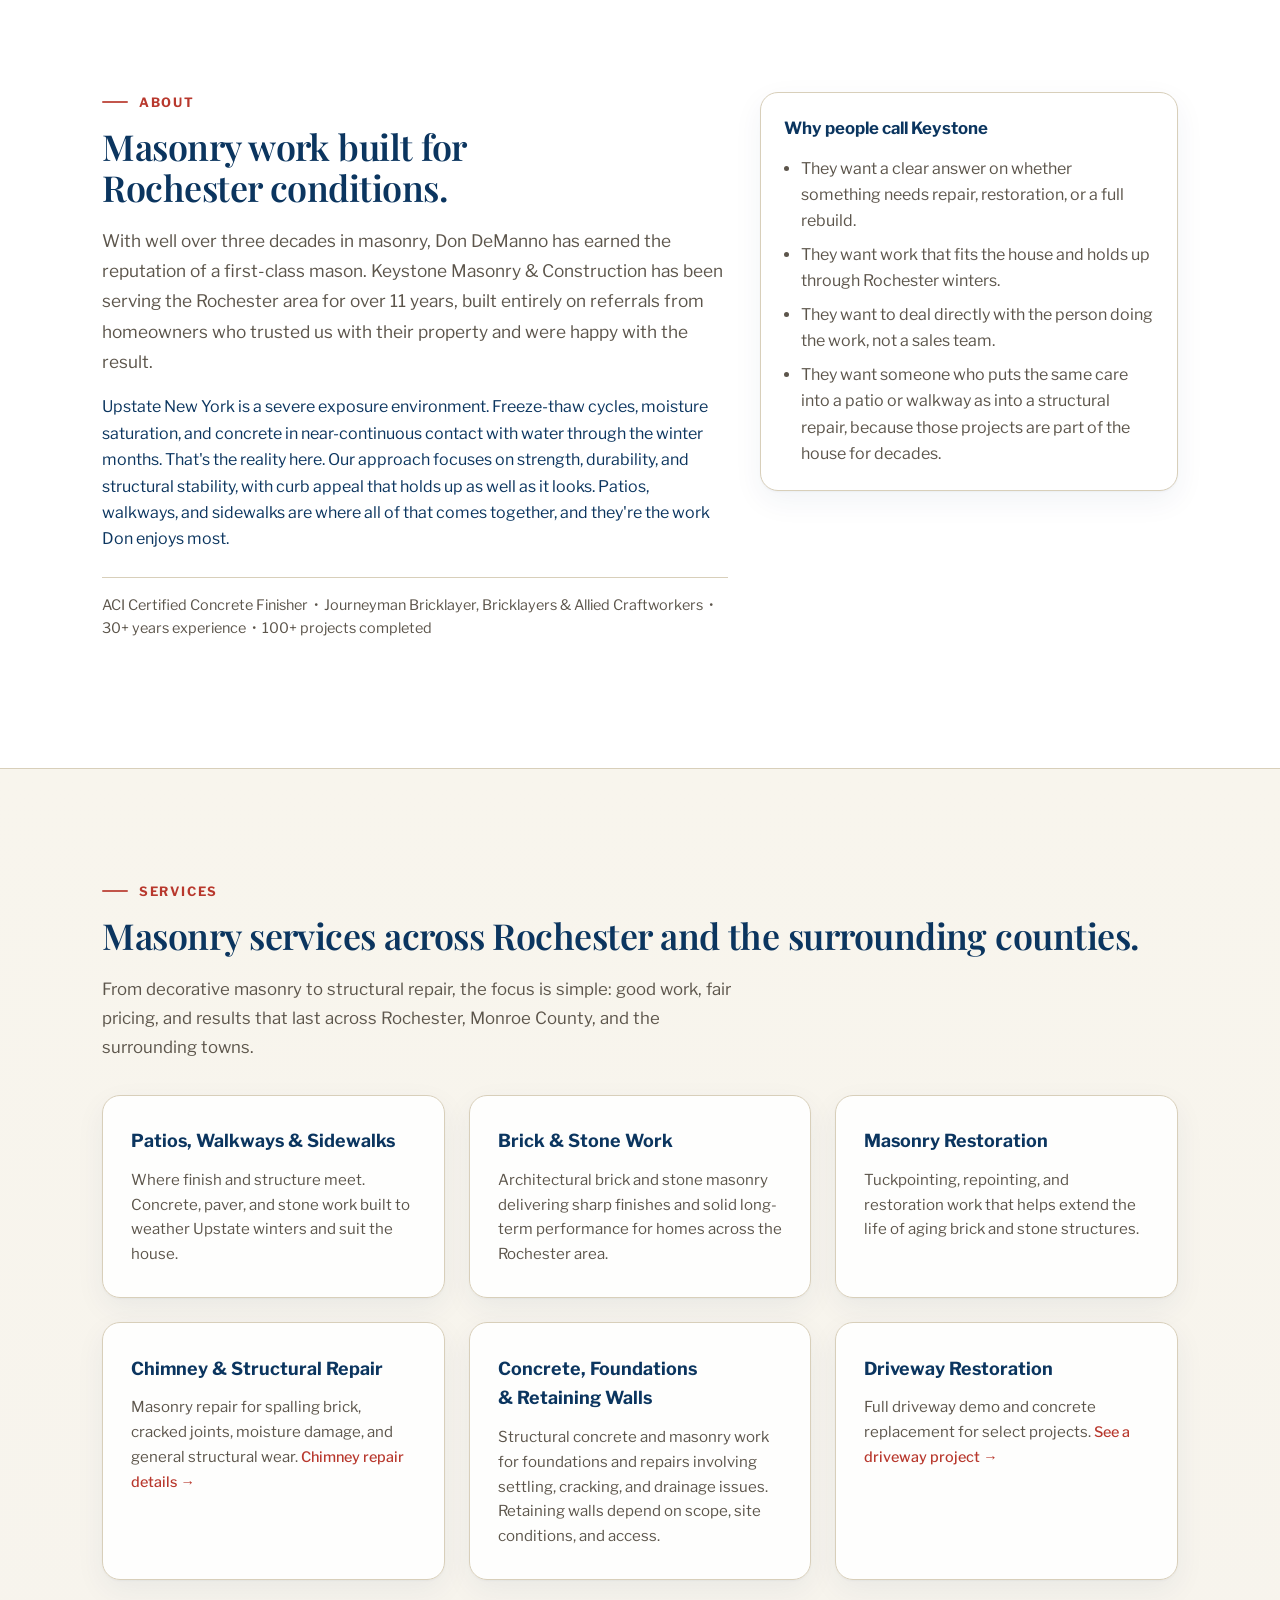
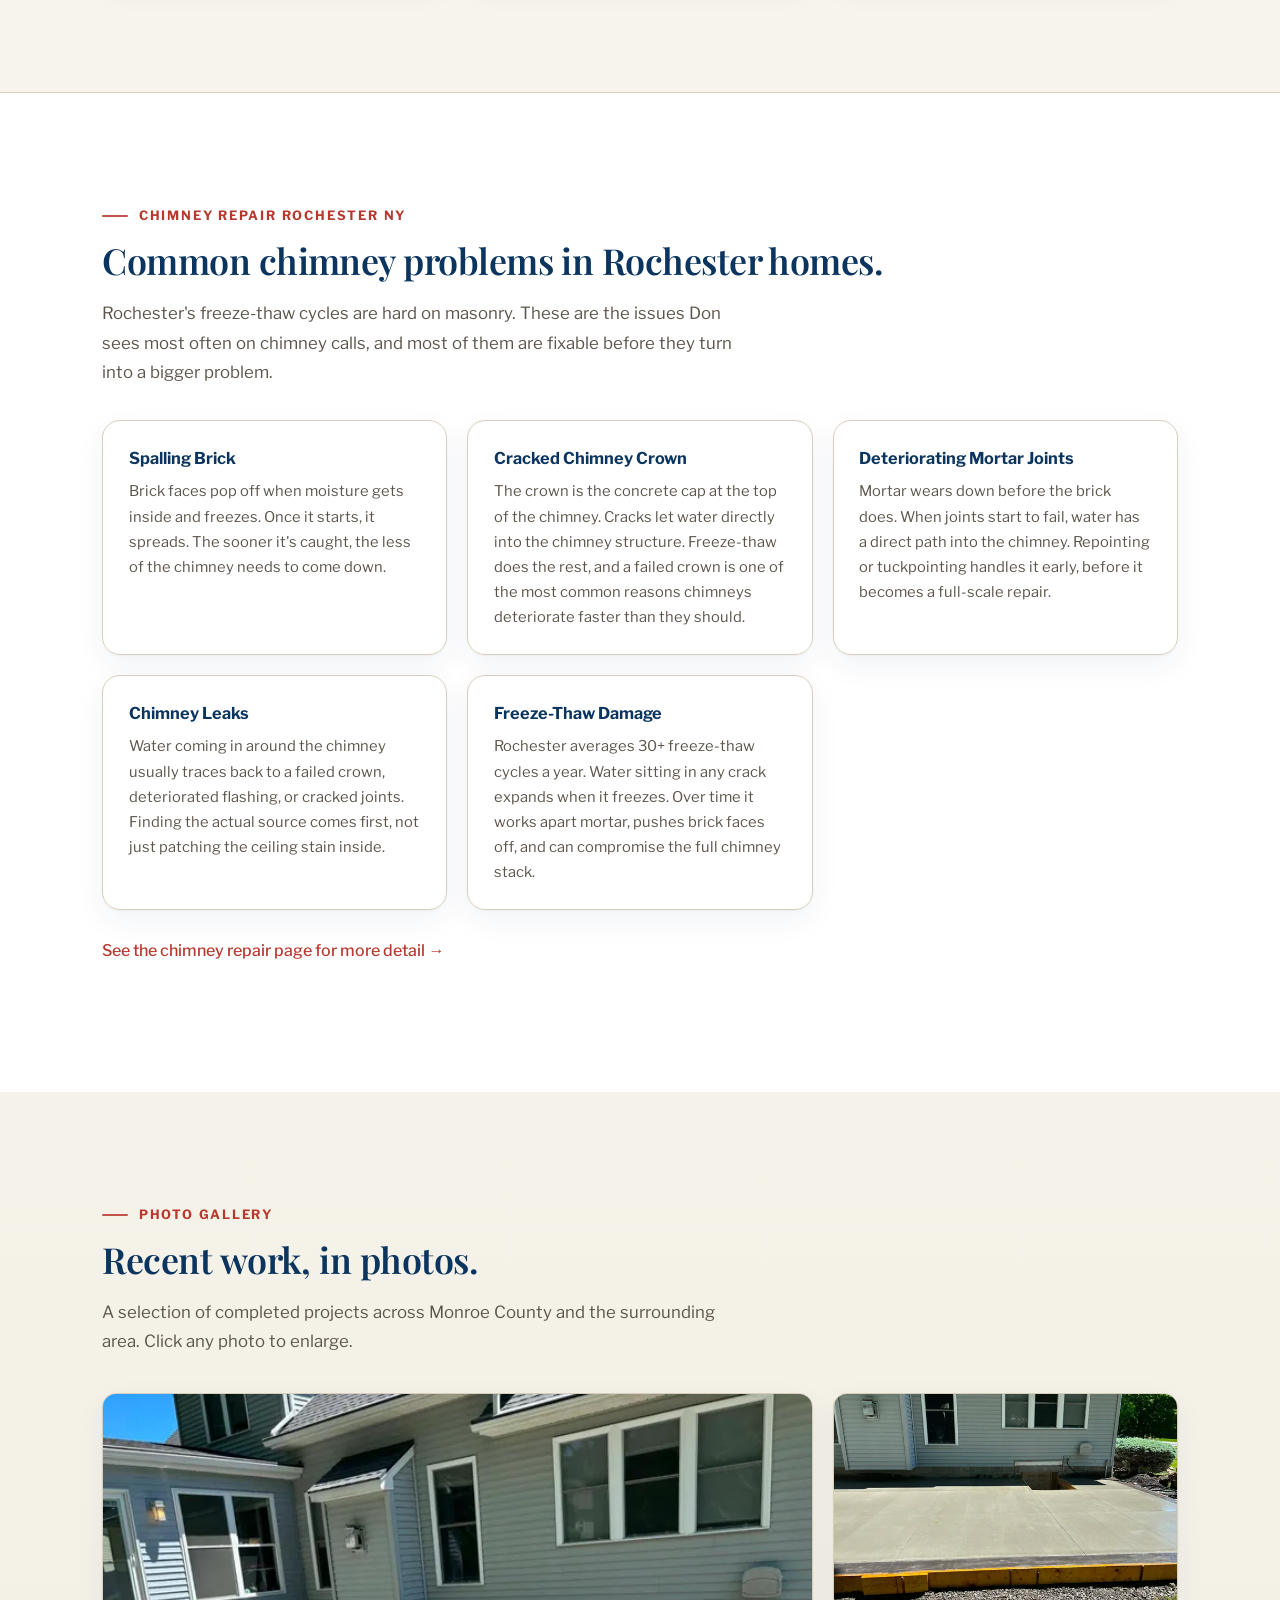
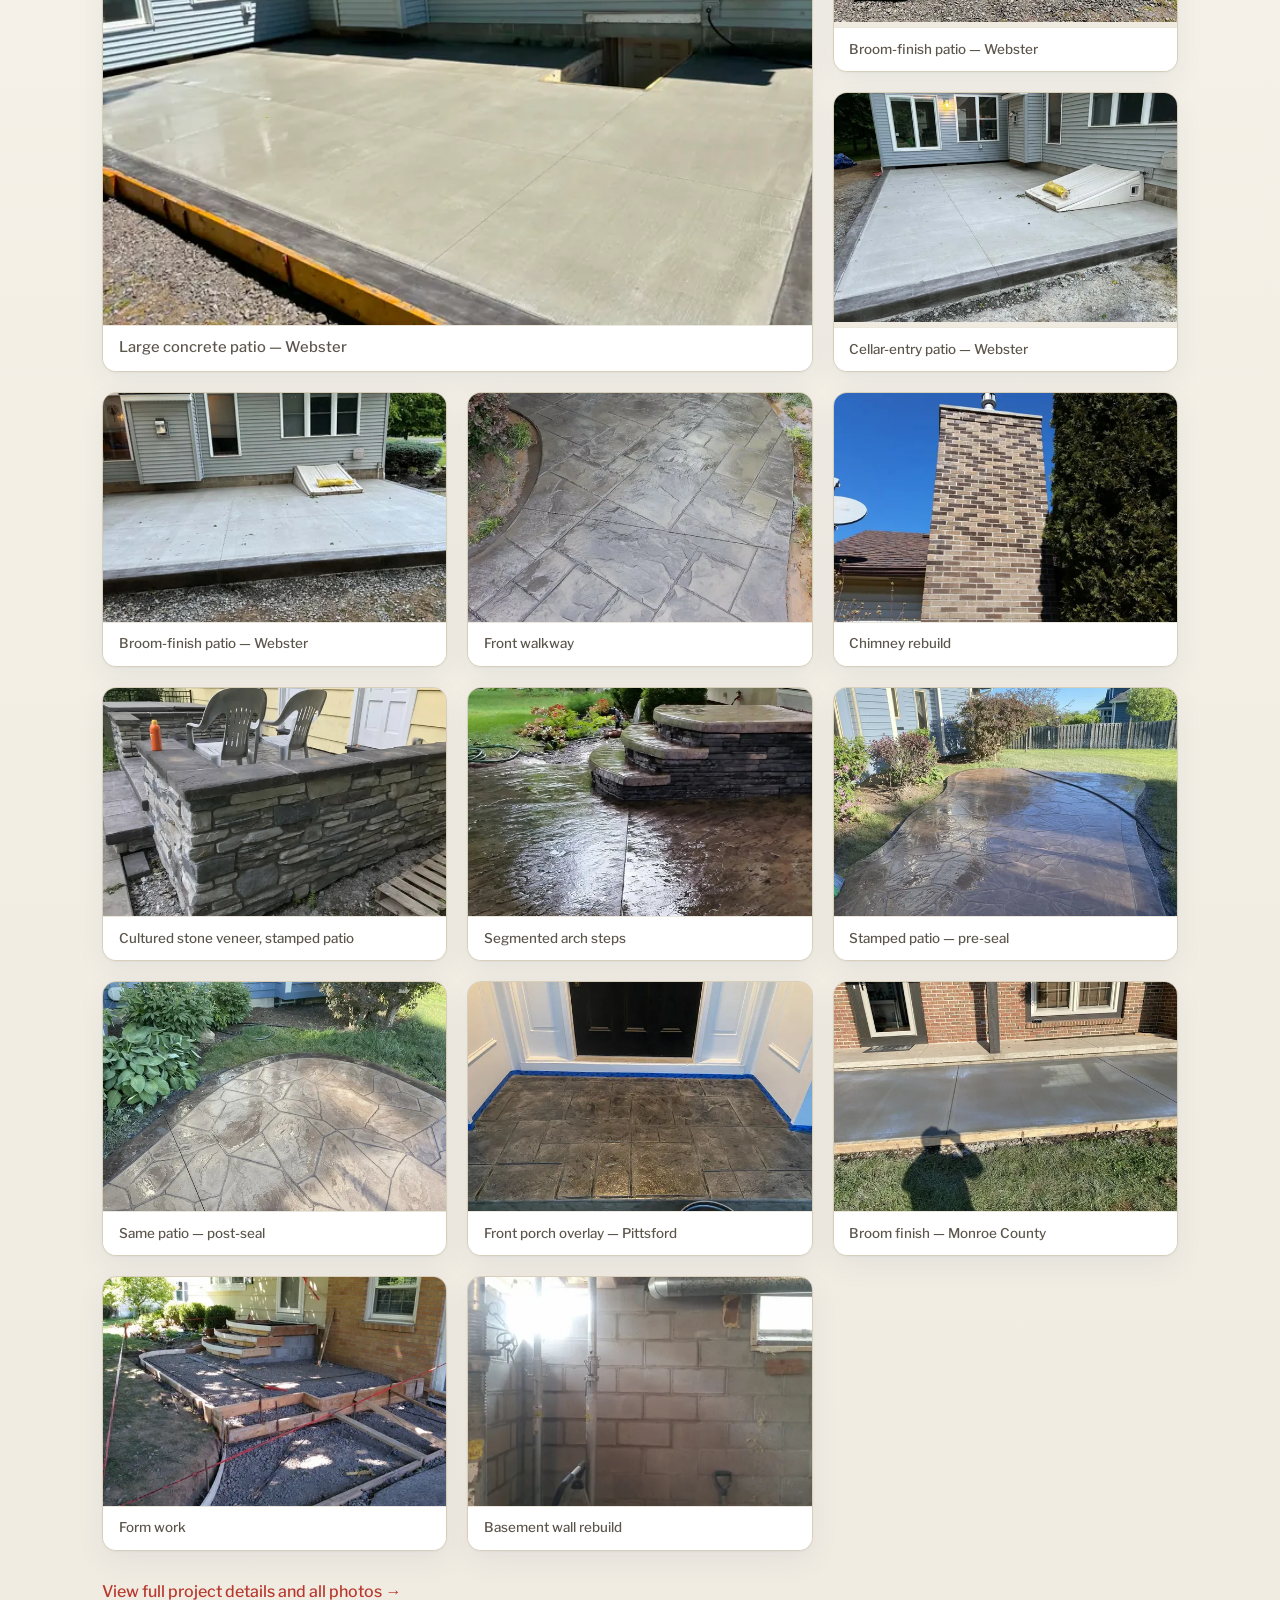
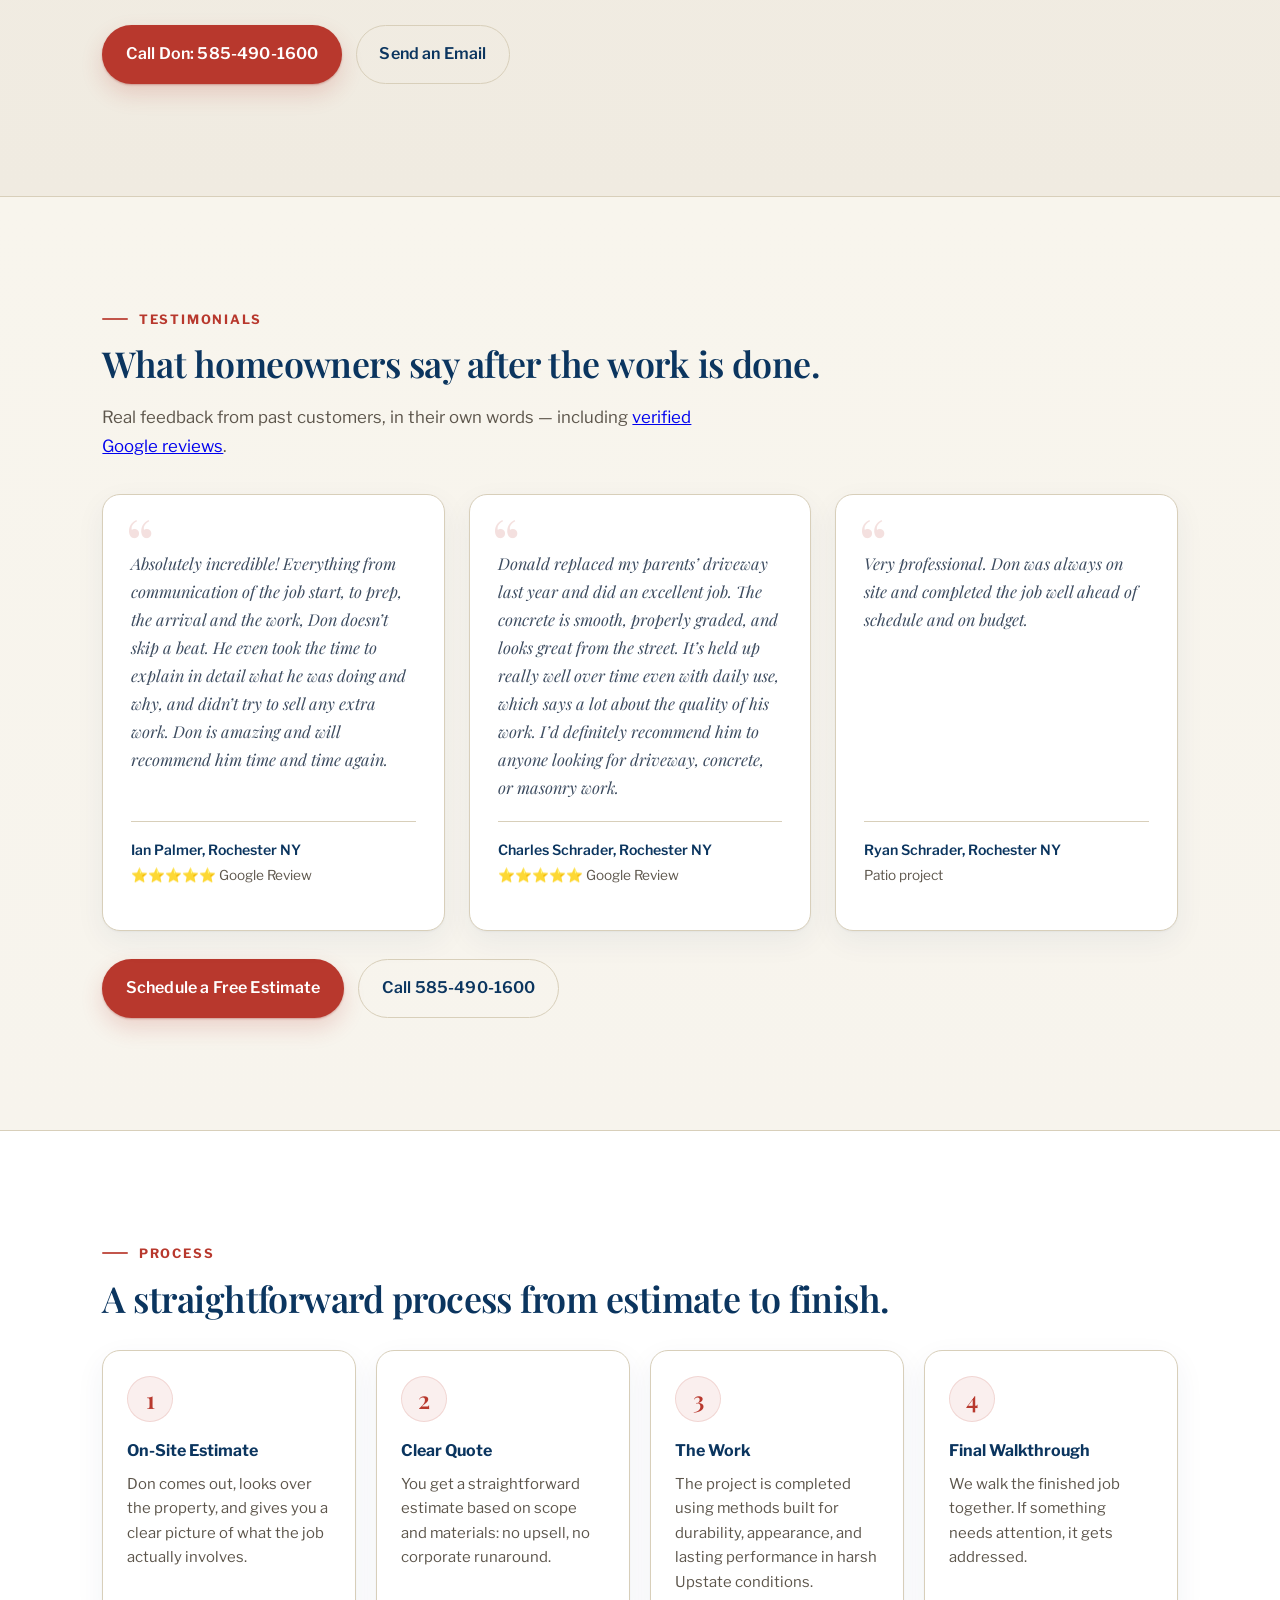
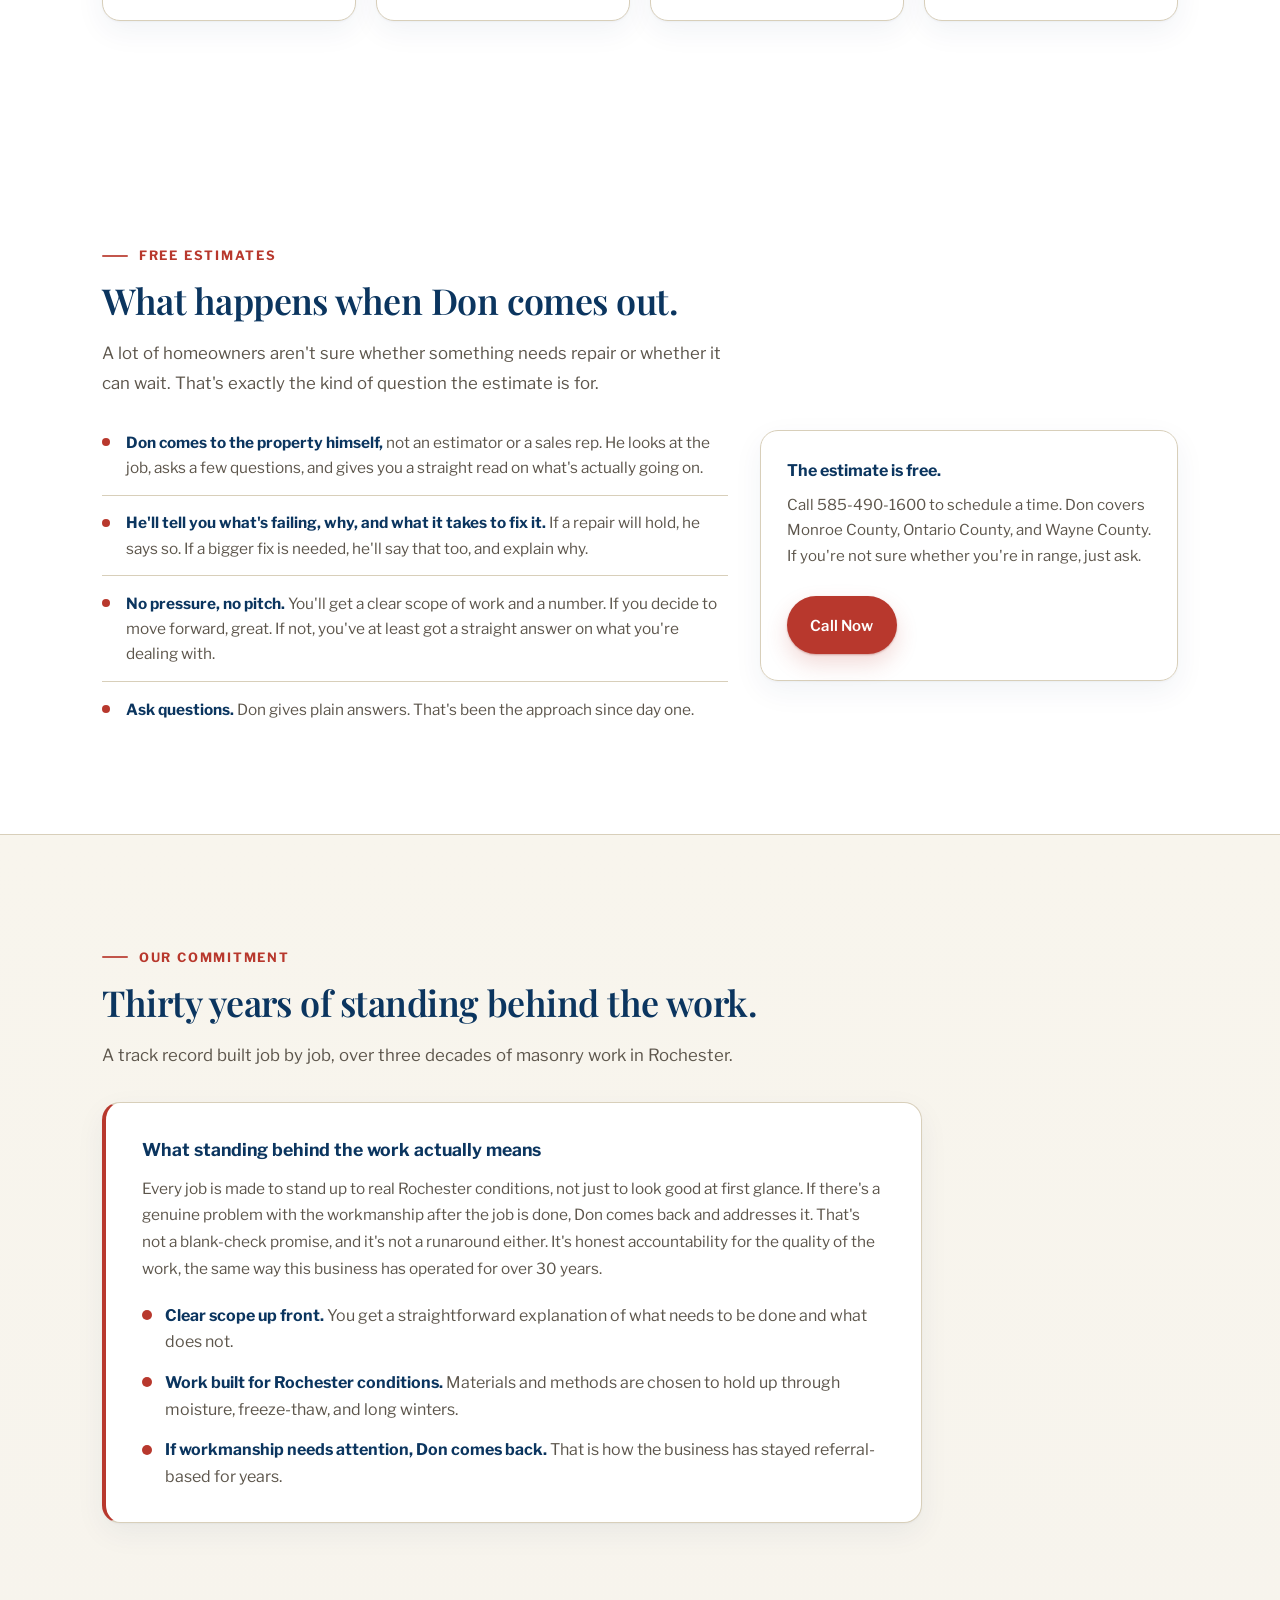
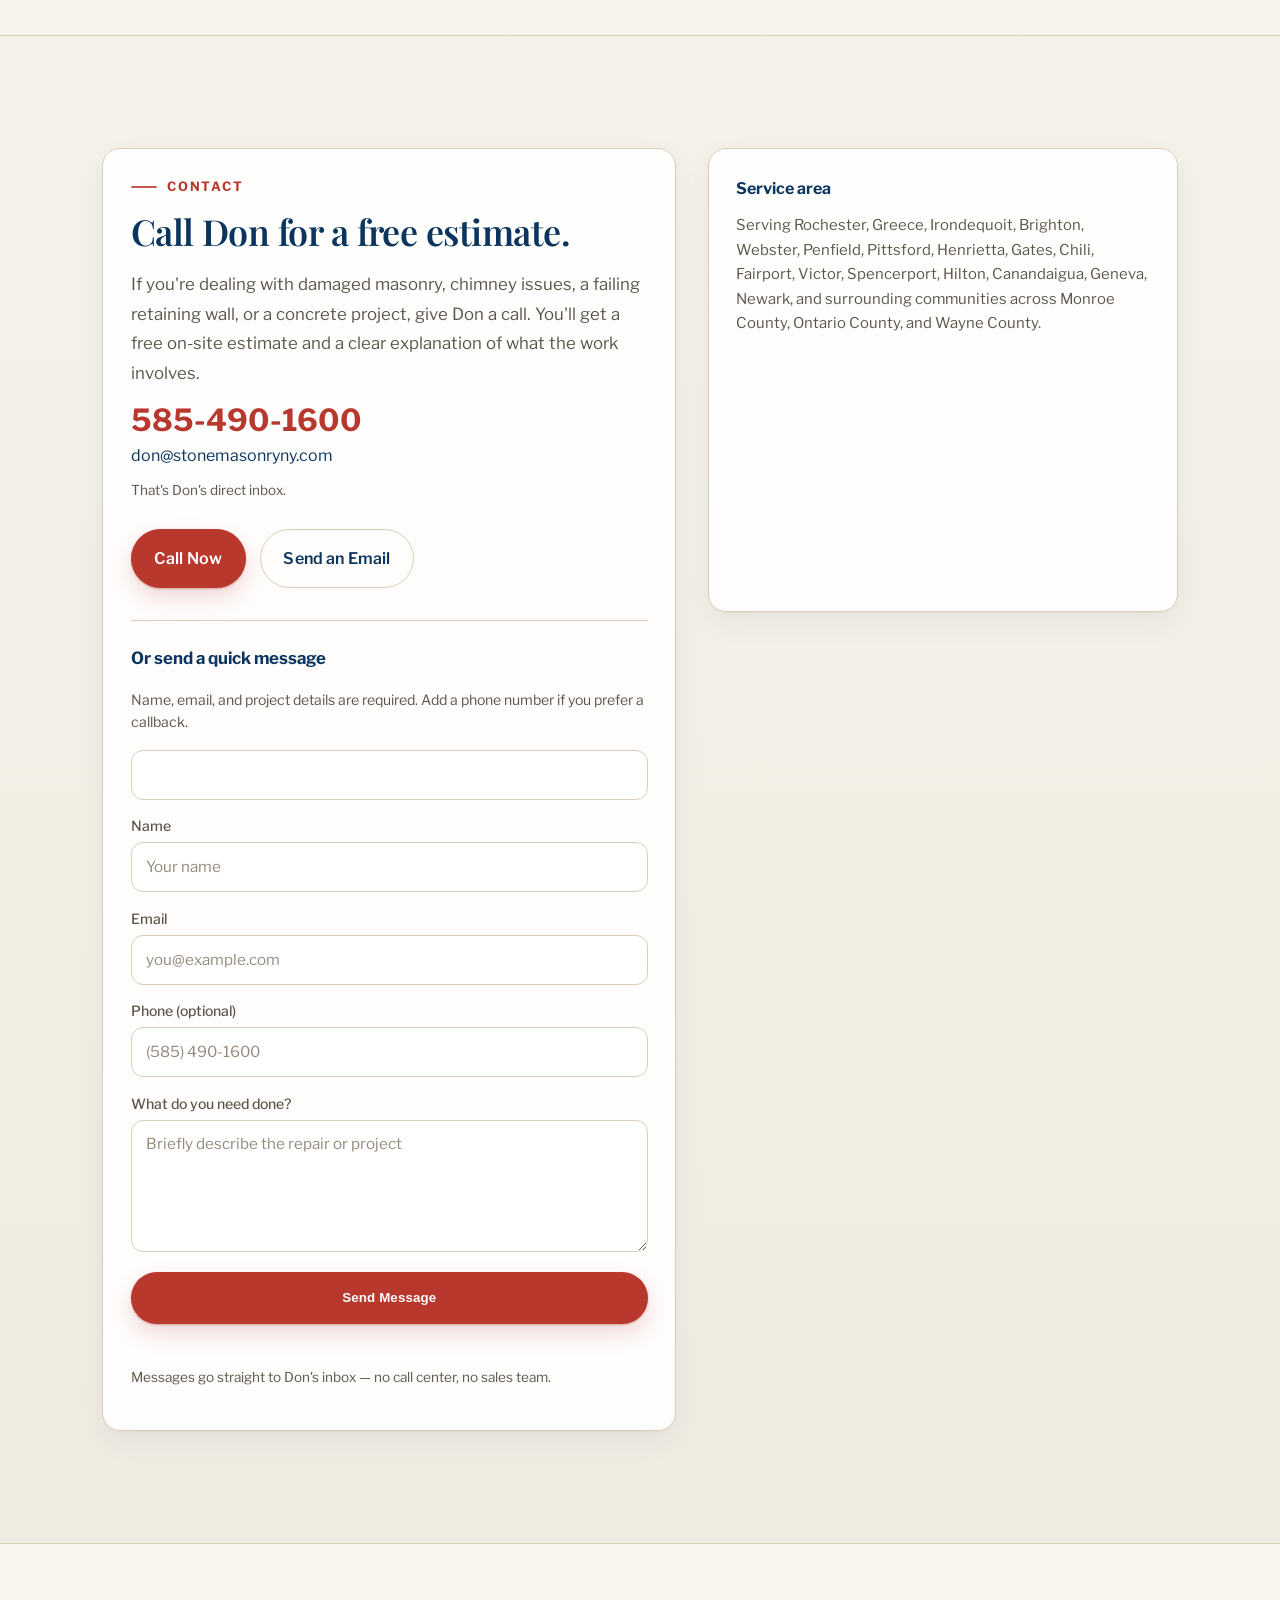
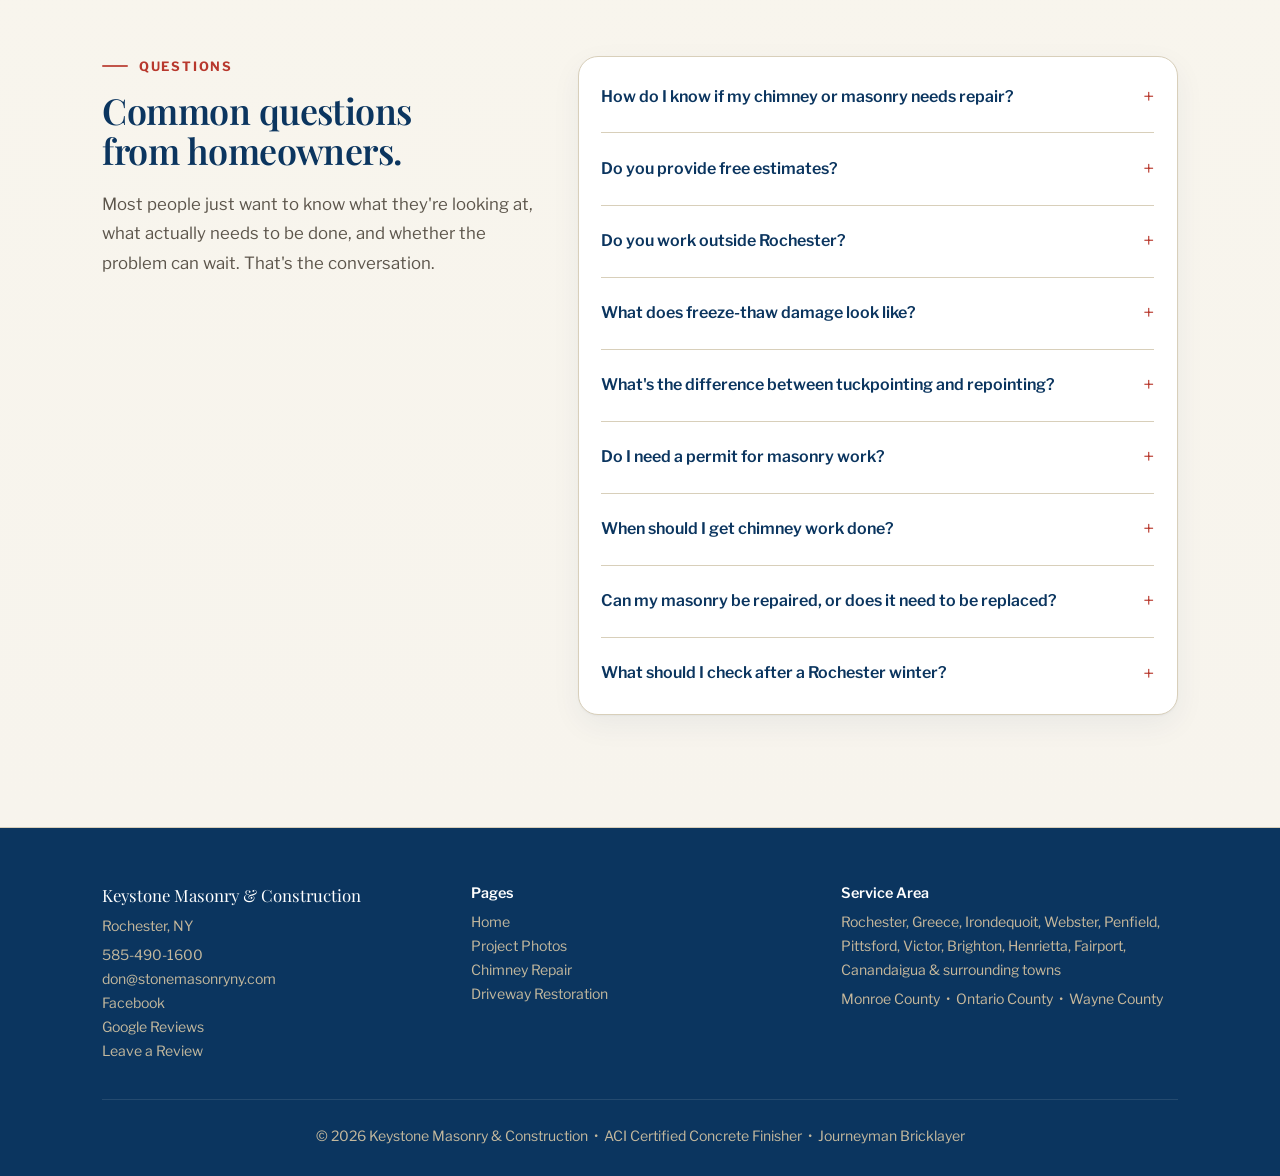
==== commit b39aa4a9: "Refresh project gallery and site content" ====
--- a/index.html
+++ b/index.html
@@ -21,7 +21,7 @@
 <meta name="twitter:description" content="Chimney repair, patios, walkways, driveways, brick and stone work, and concrete projects across Rochester, Monroe County, Ontario County, and Wayne County." />
 <meta name="twitter:image" content="https://stonemasonryny.com/images/front-walkway.jpg" />
 <meta name="twitter:image:alt" content="Stamped concrete front walkway by Keystone Masonry in Rochester NY" />
-<script src="site.js?v=2" defer></script>
+<script src="site.js?v=3" defer></script>
 <script type="application/ld+json">
 {
   "@context": "https://schema.org",
@@ -206,7 +206,7 @@
   --color-footer: #0b355f;
   --color-footer-text: #c8b99c;
   --color-footer-link: #c4b99e;
-  --color-footer-muted: #5c554b;
+  --color-footer-muted: #c4b99e;
   --shadow-card: 0 1px 2px rgba(11, 53, 95, 0.04), 0 10px 30px rgba(11, 53, 95, 0.06);
   --shadow-card-hover: 0 2px 4px rgba(11, 53, 95, 0.05), 0 22px 48px rgba(11, 53, 95, 0.12);
   --font-body: "Libre Franklin", Inter, sans-serif;
@@ -1310,7 +1310,7 @@
   </div>
   <div class="hero__photos">
     <picture>
-      <source srcset="images/front-walkway.webp" type="image/webp" />
+      <source srcset="images/front-walkway-640.webp 640w, images/front-walkway.webp 900w" sizes="(max-width: 720px) 88vw, 600px" type="image/webp" />
       <img
         src="images/front-walkway.jpg"
         alt="Stamped concrete front walkway — Keystone Masonry Rochester NY"
@@ -1321,7 +1321,7 @@
         height="1600" />
     </picture>
     <picture>
-      <source srcset="images/chimney-rebuild.webp" type="image/webp" />
+      <source srcset="images/chimney-rebuild-640.webp 640w, images/chimney-rebuild.webp 1200w" sizes="(max-width: 720px) 88vw, 600px" type="image/webp" />
       <img
         src="images/chimney-rebuild.jpg"
         alt="Full brick chimney rebuild — Keystone Masonry Rochester NY"
@@ -1465,85 +1465,85 @@
     <div class="photo-gallery-grid" aria-describedby="gallery-help">
 
       <a href="#lb-wfl" class="gallery-thumb" data-lightbox="open" data-photo="Large concrete patio — Webster NY">
-        <picture><source srcset="images/large-concrete-patio-flatwork-webster-ny.webp" type="image/webp" />
+        <picture><source srcset="images/large-concrete-patio-flatwork-webster-ny-640.webp 640w, images/large-concrete-patio-flatwork-webster-ny.webp 1400w" sizes="(max-width: 720px) 88vw, 600px" type="image/webp" />
         <img src="images/large-concrete-patio-flatwork-webster-ny.jpg" alt="Large-scale concrete patio with picture-frame border wrapping a cellar entry in Webster NY" loading="lazy" width="2048" height="1536" /></picture>
         <span class="gallery-thumb-label">Large concrete patio — Webster</span>
       </a>
 
       <a href="#lb-wbf" class="gallery-thumb" data-lightbox="open" data-photo="Broom-finish concrete patio — Webster NY">
-        <picture><source srcset="images/broom-finish-concrete-patio-webster-ny.webp" type="image/webp" />
+        <picture><source srcset="images/broom-finish-concrete-patio-webster-ny-640.webp 640w, images/broom-finish-concrete-patio-webster-ny.webp 1400w" sizes="(max-width: 720px) 88vw, 600px" type="image/webp" />
         <img src="images/broom-finish-concrete-patio-webster-ny.jpg" alt="Completed broom-finish concrete patio with smooth picture-frame border in Webster NY" loading="lazy" width="2048" height="1536" /></picture>
         <span class="gallery-thumb-label">Broom-finish patio — Webster</span>
       </a>
 
       <a href="#lb-rcp" class="gallery-thumb" data-lightbox="open" data-photo="Wraparound broom-finish patio — Webster NY">
-        <picture><source srcset="images/concrete-patio-wraparound-picture-frame-border-webster-ny.webp" type="image/webp" />
+        <picture><source srcset="images/concrete-patio-wraparound-picture-frame-border-webster-ny-640.webp 640w, images/concrete-patio-wraparound-picture-frame-border-webster-ny.webp 2048w" sizes="(max-width: 720px) 88vw, 600px" type="image/webp" />
         <img src="images/concrete-patio-wraparound-picture-frame-border-webster-ny.jpg" alt="Broom-finish concrete patio wrapping a basement cellar entry with hand-troweled picture-frame border in Webster NY" loading="lazy" width="2048" height="1536" /></picture>
         <span class="gallery-thumb-label">Cellar-entry patio — Webster</span>
       </a>
 
       <a href="#lb-rce" class="gallery-thumb" data-lightbox="open" data-photo="Broom-finish patio field around cellar entry — Webster NY">
-        <picture><source srcset="images/concrete-patio-broom-finish-cellar-entry-webster-ny.webp" type="image/webp" />
+        <picture><source srcset="images/concrete-patio-broom-finish-cellar-entry-webster-ny-640.webp 640w, images/concrete-patio-broom-finish-cellar-entry-webster-ny.webp 2048w" sizes="(max-width: 720px) 88vw, 600px" type="image/webp" />
         <img src="images/concrete-patio-broom-finish-cellar-entry-webster-ny.jpg" alt="Broom-finish concrete patio field poured around a sloped basement cellar entry hatch in Webster NY" loading="lazy" width="2048" height="1536" /></picture>
         <span class="gallery-thumb-label">Broom-finish patio — Webster</span>
       </a>
 
       <a href="#lb-fw" class="gallery-thumb" data-lightbox="open" data-photo="Front walkway">
-        <picture><source srcset="images/front-walkway.webp" type="image/webp" />
+        <picture><source srcset="images/front-walkway-640.webp 640w, images/front-walkway.webp 900w" sizes="(max-width: 720px) 88vw, 600px" type="image/webp" />
         <img src="images/front-walkway.jpg" alt="Stamped concrete front walkway in Rochester NY" loading="lazy" width="900" height="1200" data-crop="bottom" /></picture>
         <span class="gallery-thumb-label">Front walkway</span>
       </a>
 
       <a href="#lb-cr" class="gallery-thumb" data-lightbox="open" data-photo="Chimney rebuild">
-        <picture><source srcset="images/chimney-rebuild.webp" type="image/webp" />
+        <picture><source srcset="images/chimney-rebuild-640.webp 640w, images/chimney-rebuild.webp 1200w" sizes="(max-width: 720px) 88vw, 600px" type="image/webp" />
         <img src="images/chimney-rebuild.jpg" alt="Full brick chimney rebuild in Rochester NY" loading="lazy" width="1200" height="676" data-crop="top" /></picture>
         <span class="gallery-thumb-label">Chimney rebuild</span>
       </a>
 
       <a href="#lb-csv" class="gallery-thumb" data-lightbox="open" data-photo="Cultured stone veneer, stamped patio">
-        <picture><source srcset="images/cultured-stone-veneer.webp" type="image/webp" />
+        <picture><source srcset="images/cultured-stone-veneer-640.webp 640w, images/cultured-stone-veneer.webp 1200w" sizes="(max-width: 720px) 88vw, 600px" type="image/webp" />
         <img src="images/cultured-stone-veneer.jpg" alt="Cultured stone veneer with stamped patio cap" loading="lazy" width="1200" height="900" /></picture>
         <span class="gallery-thumb-label">Cultured stone veneer, stamped patio</span>
       </a>
 
       <a href="#lb-sas" class="gallery-thumb" data-lightbox="open" data-photo="Segmented arch steps">
-        <picture><source srcset="images/segmented-arch-steps.webp" type="image/webp" />
+        <picture><source srcset="images/segmented-arch-steps-640.webp 640w, images/segmented-arch-steps.webp 1200w" sizes="(max-width: 720px) 88vw, 600px" type="image/webp" />
         <img src="images/segmented-arch-steps.jpg" alt="Segmented arch concrete steps" loading="lazy" width="1200" height="922" /></picture>
         <span class="gallery-thumb-label">Segmented arch steps</span>
       </a>
 
       <a href="#lb-sp" class="gallery-thumb" data-lightbox="open" data-photo="Stamped patio pre-seal">
-        <picture><source srcset="images/stamped-patio.webp" type="image/webp" />
+        <picture><source srcset="images/stamped-patio-640.webp 640w, images/stamped-patio.webp 1200w" sizes="(max-width: 720px) 88vw, 600px" type="image/webp" />
         <img src="images/stamped-patio.jpg" alt="Stamped concrete patio before sealing" loading="lazy" width="1200" height="900" /></picture>
         <span class="gallery-thumb-label">Stamped patio — pre-seal</span>
       </a>
 
       <a href="#lb-spd" class="gallery-thumb" data-lightbox="open" data-photo="Stamped patio post-seal">
-        <picture><source srcset="images/stamped-patio-detail.webp" type="image/webp" />
+        <picture><source srcset="images/stamped-patio-detail-640.webp 640w, images/stamped-patio-detail.webp 1200w" sizes="(max-width: 720px) 88vw, 600px" type="image/webp" />
         <img src="images/stamped-patio-detail.jpg" alt="Stamped concrete patio after sealing" loading="lazy" width="1200" height="900" /></picture>
         <span class="gallery-thumb-label">Same patio — post-seal</span>
       </a>
 
       <a href="#lb-fpo" class="gallery-thumb" data-lightbox="open" data-photo="Front porch overlay">
-        <picture><source srcset="images/front-porch-overlay.webp" type="image/webp" />
+        <picture><source srcset="images/front-porch-overlay-640.webp 640w, images/front-porch-overlay.webp 1200w" sizes="(max-width: 720px) 88vw, 600px" type="image/webp" />
         <img src="images/front-porch-overlay.jpg" alt="Stamped concrete front porch overlay in Pittsford NY" loading="lazy" width="1200" height="900" /></picture>
         <span class="gallery-thumb-label">Front porch overlay — Pittsford</span>
       </a>
 
       <a href="#lb-bf" class="gallery-thumb" data-lightbox="open" data-photo="Broom finish">
-        <picture><source srcset="images/broom-finish-concrete.webp" type="image/webp" />
+        <picture><source srcset="images/broom-finish-concrete-640.webp 640w, images/broom-finish-concrete.webp 1200w" sizes="(max-width: 720px) 88vw, 600px" type="image/webp" />
         <img src="images/broom-finish-concrete.jpg" alt="Broom-finish concrete work in Monroe County NY" loading="lazy" width="1200" height="900" /></picture>
         <span class="gallery-thumb-label">Broom finish — Monroe County</span>
       </a>
 
       <a href="#lb-fw2" class="gallery-thumb" data-lightbox="open" data-photo="Form work">
-        <picture><source srcset="images/form-work-for-steps.webp" type="image/webp" />
+        <picture><source srcset="images/form-work-for-steps-640.webp 640w, images/form-work-for-steps.webp 1200w" sizes="(max-width: 720px) 88vw, 600px" type="image/webp" />
         <img src="images/form-work-for-steps.jpg" alt="Form work for masonry steps" loading="lazy" width="1200" height="676" /></picture>
         <span class="gallery-thumb-label">Form work</span>
       </a>
 
       <a href="#lb-bw" class="gallery-thumb" data-lightbox="open" data-photo="Basement wall rebuild">
-        <picture><source srcset="images/basement-wall-rebuild.webp" type="image/webp" />
+        <picture><source srcset="images/basement-wall-rebuild-640.webp 640w, images/basement-wall-rebuild.webp 1200w" sizes="(max-width: 720px) 88vw, 600px" type="image/webp" />
         <img src="images/basement-wall-rebuild.jpg" alt="Basement wall rebuild in Rochester NY" loading="lazy" width="1200" height="676" /></picture>
         <span class="gallery-thumb-label">Basement wall rebuild</span>
       </a>
@@ -1566,85 +1566,85 @@
 <div id="lb-wfl" class="lightbox" role="dialog" aria-modal="true" aria-label="Large concrete patio Webster NY photo">
   <a href="#gallery-photos" class="lightbox__close" data-lightbox="close" aria-label="Close lightbox">&times;</a>
   <picture><source srcset="images/large-concrete-patio-flatwork-webster-ny.webp" type="image/webp" />
-  <img class="lightbox__img" src="images/large-concrete-patio-flatwork-webster-ny.jpg" alt="Large-scale concrete patio with picture-frame border wrapping a cellar entry in Webster NY" /></picture>
+  <img class="lightbox__img" loading="lazy" src="images/large-concrete-patio-flatwork-webster-ny.jpg" alt="Large-scale concrete patio with picture-frame border wrapping a cellar entry in Webster NY" /></picture>
   <p class="lightbox__caption">Large concrete patio — Webster NY</p>
 </div>
 <div id="lb-wbf" class="lightbox" role="dialog" aria-modal="true" aria-label="Broom-finish concrete patio Webster NY photo">
   <a href="#gallery-photos" class="lightbox__close" data-lightbox="close" aria-label="Close lightbox">&times;</a>
   <picture><source srcset="images/broom-finish-concrete-patio-webster-ny.webp" type="image/webp" />
-  <img class="lightbox__img" src="images/broom-finish-concrete-patio-webster-ny.jpg" alt="Completed broom-finish concrete patio with smooth picture-frame border in Webster NY" /></picture>
+  <img class="lightbox__img" loading="lazy" src="images/broom-finish-concrete-patio-webster-ny.jpg" alt="Completed broom-finish concrete patio with smooth picture-frame border in Webster NY" /></picture>
   <p class="lightbox__caption">Broom-finish patio — Webster NY</p>
 </div>
 <div id="lb-rcp" class="lightbox" role="dialog" aria-modal="true" aria-label="Wraparound broom-finish concrete patio Webster NY photo">
   <a href="#gallery-photos" class="lightbox__close" data-lightbox="close" aria-label="Close lightbox">&times;</a>
   <picture><source srcset="images/concrete-patio-wraparound-picture-frame-border-webster-ny.webp" type="image/webp" />
-  <img class="lightbox__img" src="images/concrete-patio-wraparound-picture-frame-border-webster-ny.jpg" alt="Broom-finish concrete patio wrapping a basement cellar entry with hand-troweled picture-frame border in Webster NY" /></picture>
+  <img class="lightbox__img" loading="lazy" src="images/concrete-patio-wraparound-picture-frame-border-webster-ny.jpg" alt="Broom-finish concrete patio wrapping a basement cellar entry with hand-troweled picture-frame border in Webster NY" /></picture>
   <p class="lightbox__caption">Wraparound broom-finish patio, picture-frame border — Webster NY</p>
 </div>
 <div id="lb-rce" class="lightbox" role="dialog" aria-modal="true" aria-label="Broom-finish concrete patio around cellar entry Webster NY photo">
   <a href="#gallery-photos" class="lightbox__close" data-lightbox="close" aria-label="Close lightbox">&times;</a>
   <picture><source srcset="images/concrete-patio-broom-finish-cellar-entry-webster-ny.webp" type="image/webp" />
-  <img class="lightbox__img" src="images/concrete-patio-broom-finish-cellar-entry-webster-ny.jpg" alt="Broom-finish concrete patio field poured around a sloped basement cellar entry hatch in Webster NY" /></picture>
+  <img class="lightbox__img" loading="lazy" src="images/concrete-patio-broom-finish-cellar-entry-webster-ny.jpg" alt="Broom-finish concrete patio field poured around a sloped basement cellar entry hatch in Webster NY" /></picture>
   <p class="lightbox__caption">Broom-finish field poured around the cellar entry — Webster NY</p>
 </div>
 <div id="lb-fw" class="lightbox" role="dialog" aria-modal="true" aria-label="Front walkway photo">
   <a href="#gallery-photos" class="lightbox__close" data-lightbox="close" aria-label="Close lightbox">&times;</a>
   <picture><source srcset="images/front-walkway.webp" type="image/webp" />
-  <img class="lightbox__img" src="images/front-walkway.jpg" alt="Stamped concrete front walkway" /></picture>
+  <img class="lightbox__img" loading="lazy" src="images/front-walkway.jpg" alt="Stamped concrete front walkway" /></picture>
   <p class="lightbox__caption">Front walkway</p>
 </div>
 <div id="lb-cr" class="lightbox" role="dialog" aria-modal="true" aria-label="Chimney rebuild photo">
   <a href="#gallery-photos" class="lightbox__close" data-lightbox="close" aria-label="Close lightbox">&times;</a>
   <picture><source srcset="images/chimney-rebuild.webp" type="image/webp" />
-  <img class="lightbox__img" src="images/chimney-rebuild.jpg" alt="Full brick chimney rebuild" /></picture>
+  <img class="lightbox__img" loading="lazy" src="images/chimney-rebuild.jpg" alt="Full brick chimney rebuild" /></picture>
   <p class="lightbox__caption">Chimney rebuild</p>
 </div>
 <div id="lb-csv" class="lightbox" role="dialog" aria-modal="true" aria-label="Cultured stone veneer photo">
   <a href="#gallery-photos" class="lightbox__close" data-lightbox="close" aria-label="Close lightbox">&times;</a>
   <picture><source srcset="images/cultured-stone-veneer.webp" type="image/webp" />
-  <img class="lightbox__img" src="images/cultured-stone-veneer.jpg" alt="Cultured stone veneer, stamped patio" /></picture>
+  <img class="lightbox__img" loading="lazy" src="images/cultured-stone-veneer.jpg" alt="Cultured stone veneer, stamped patio" /></picture>
   <p class="lightbox__caption">Cultured stone veneer, stamped patio</p>
 </div>
 <div id="lb-sas" class="lightbox" role="dialog" aria-modal="true" aria-label="Segmented arch steps photo">
   <a href="#gallery-photos" class="lightbox__close" data-lightbox="close" aria-label="Close lightbox">&times;</a>
   <picture><source srcset="images/segmented-arch-steps.webp" type="image/webp" />
-  <img class="lightbox__img" src="images/segmented-arch-steps.jpg" alt="Segmented arch steps" /></picture>
+  <img class="lightbox__img" loading="lazy" src="images/segmented-arch-steps.jpg" alt="Segmented arch steps" /></picture>
   <p class="lightbox__caption">Segmented arch steps</p>
 </div>
 <div id="lb-sp" class="lightbox" role="dialog" aria-modal="true" aria-label="Stamped patio pre-seal photo">
   <a href="#gallery-photos" class="lightbox__close" data-lightbox="close" aria-label="Close lightbox">&times;</a>
   <picture><source srcset="images/stamped-patio.webp" type="image/webp" />
-  <img class="lightbox__img" src="images/stamped-patio.jpg" alt="Stamped patio pre-seal" /></picture>
+  <img class="lightbox__img" loading="lazy" src="images/stamped-patio.jpg" alt="Stamped patio pre-seal" /></picture>
   <p class="lightbox__caption">Stamped patio — pre-seal</p>
 </div>
 <div id="lb-spd" class="lightbox" role="dialog" aria-modal="true" aria-label="Stamped patio post-seal photo">
   <a href="#gallery-photos" class="lightbox__close" data-lightbox="close" aria-label="Close lightbox">&times;</a>
   <picture><source srcset="images/stamped-patio-detail.webp" type="image/webp" />
-  <img class="lightbox__img" src="images/stamped-patio-detail.jpg" alt="Stamped patio post-seal" /></picture>
+  <img class="lightbox__img" loading="lazy" src="images/stamped-patio-detail.jpg" alt="Stamped patio post-seal" /></picture>
   <p class="lightbox__caption">Same patio — post-seal</p>
 </div>
 <div id="lb-fpo" class="lightbox" role="dialog" aria-modal="true" aria-label="Front porch overlay photo">
   <a href="#gallery-photos" class="lightbox__close" data-lightbox="close" aria-label="Close lightbox">&times;</a>
   <picture><source srcset="images/front-porch-overlay.webp" type="image/webp" />
-  <img class="lightbox__img" src="images/front-porch-overlay.jpg" alt="Front porch overlay, Pittsford" /></picture>
+  <img class="lightbox__img" loading="lazy" src="images/front-porch-overlay.jpg" alt="Front porch overlay, Pittsford" /></picture>
   <p class="lightbox__caption">Front porch overlay — Pittsford</p>
 </div>
 <div id="lb-bf" class="lightbox" role="dialog" aria-modal="true" aria-label="Broom finish concrete photo">
   <a href="#gallery-photos" class="lightbox__close" data-lightbox="close" aria-label="Close lightbox">&times;</a>
   <picture><source srcset="images/broom-finish-concrete.webp" type="image/webp" />
-  <img class="lightbox__img" src="images/broom-finish-concrete.jpg" alt="Broom finish concrete" /></picture>
+  <img class="lightbox__img" loading="lazy" src="images/broom-finish-concrete.jpg" alt="Broom finish concrete" /></picture>
   <p class="lightbox__caption">Broom finish — Monroe County</p>
 </div>
 <div id="lb-fw2" class="lightbox" role="dialog" aria-modal="true" aria-label="Form work photo">
   <a href="#gallery-photos" class="lightbox__close" data-lightbox="close" aria-label="Close lightbox">&times;</a>
   <picture><source srcset="images/form-work-for-steps.webp" type="image/webp" />
-  <img class="lightbox__img" src="images/form-work-for-steps.jpg" alt="Form work" /></picture>
+  <img class="lightbox__img" loading="lazy" src="images/form-work-for-steps.jpg" alt="Form work" /></picture>
   <p class="lightbox__caption">Form work</p>
 </div>
 <div id="lb-bw" class="lightbox" role="dialog" aria-modal="true" aria-label="Basement wall rebuild photo">
   <a href="#gallery-photos" class="lightbox__close" data-lightbox="close" aria-label="Close lightbox">&times;</a>
   <picture><source srcset="images/basement-wall-rebuild.webp" type="image/webp" />
-  <img class="lightbox__img" src="images/basement-wall-rebuild.jpg" alt="Basement wall rebuild" /></picture>
+  <img class="lightbox__img" loading="lazy" src="images/basement-wall-rebuild.jpg" alt="Basement wall rebuild" /></picture>
   <p class="lightbox__caption">Basement wall rebuild</p>
 </div>
 
@@ -1794,10 +1794,11 @@
         <a class="btn" href="tel:+15854901600">Call Now</a>
         <a class="btn btn--secondary" href="mailto:don@stonemasonryny.com">Send an Email</a>
       </div>
-      <form class="quote-form" id="quote-form" aria-label="Request a free estimate" action="https://formspree.io/f/xqeggkdb" method="POST">
+      <form class="quote-form" id="quote-form" aria-label="Request a free estimate" aria-describedby="qf-help" action="https://formspree.io/f/xqeggkdb" method="POST">
         <h3>Or send a quick message</h3>
         <p class="quote-form-help" id="qf-help">Name, email, and project details are required. Add a phone number if you prefer a callback.</p>
         <input type="hidden" name="_subject" value="New estimate request from Keystone website" />
+        <input type="text" name="_gotcha" hidden tabindex="-1" autocomplete="off" aria-hidden="true" />
         <label for="qf-name">Name</label>
         <input type="text" id="qf-name" name="name" required autocomplete="name" enterkeyhint="next" placeholder="Your name" />
         <label for="qf-email">Email</label>
